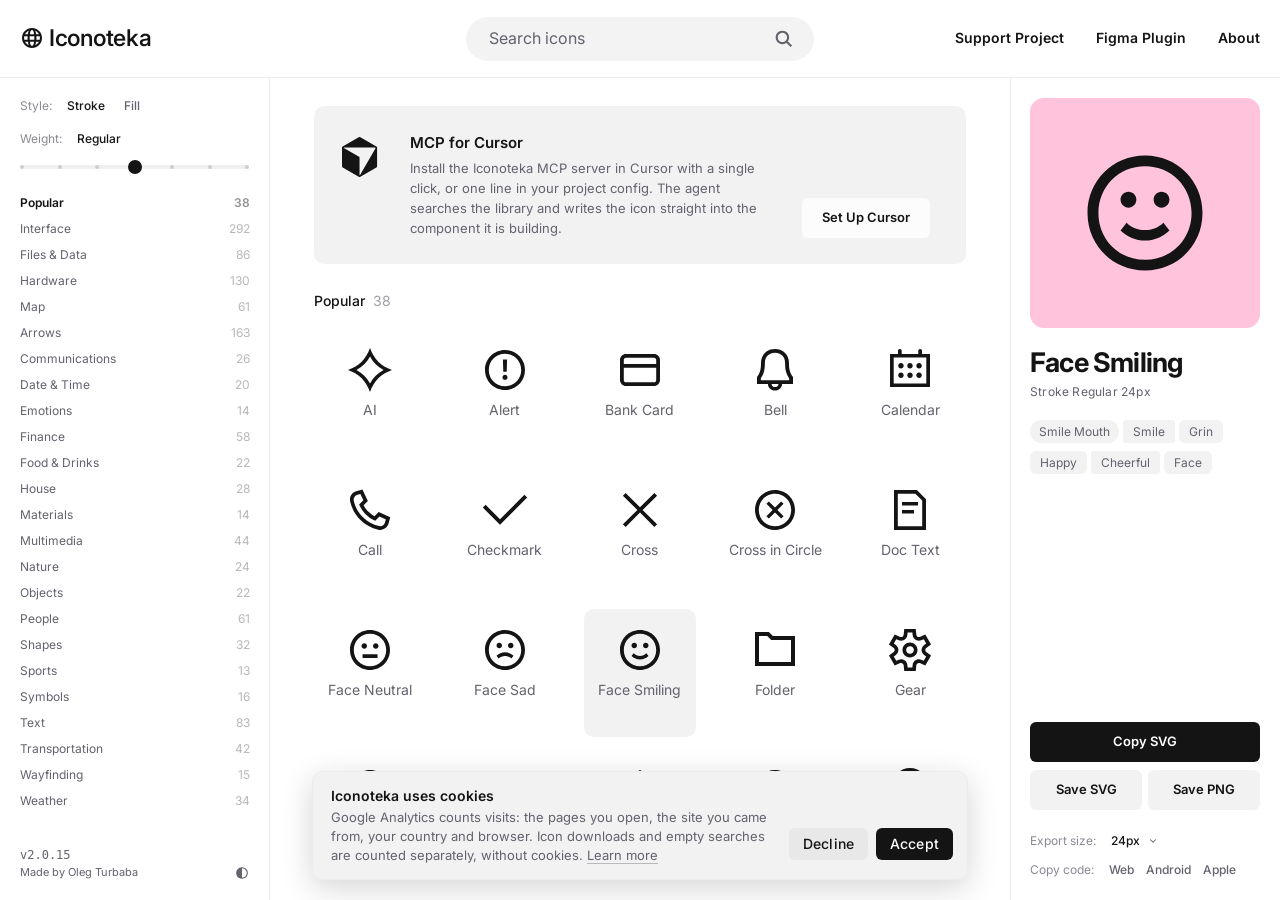
==== index.html @ 5ced7127 "Staging copy of iconoteka.com Derived from gh-site by sync-staging.py: noindex, no analytics, no can" ====
<!DOCTYPE html>
<html lang="en">
<head>
<meta charset="UTF-8"/>
<meta name="robots" content="noindex, nofollow"/>
<meta name="viewport" content="width=device-width, initial-scale=1.0"/>
<title>[staging] Iconoteka, 1,300 open-source icons in 7 weights and 2 styles</title>
<meta name="description" content="Iconoteka is a free, open-source library of 1,300 icons in 7 weights, drawn on a 24-point grid. MIT licensed."/>

<!-- Open Graph -->
<meta property="og:title" content="Iconoteka, 1,300 open-source icons in 7 weights and 2 styles"/>
<meta property="og:description" content="Iconoteka is a free, open-source library of 1,300 icons in 7 weights, drawn on a 24-point grid. MIT licensed."/>
<meta property="og:image" content="https://iconoteka.com/iconoteka-preview.png"/>
<meta property="og:image:width" content="1200"/>
<meta property="og:image:height" content="630"/>
<meta property="og:image:type" content="image/png"/>
<meta property="og:image:alt" content="Iconoteka icons on a grid"/>
<meta property="og:url" content="https://iconoteka.com/"/>
<meta property="og:type" content="website"/>
<meta property="og:site_name" content="Iconoteka"/>

<!-- Twitter/X -->
<meta name="twitter:card" content="summary_large_image"/>
<meta name="twitter:title" content="Iconoteka, 1,300 open-source icons in 7 weights and 2 styles"/>
<meta name="twitter:description" content="Iconoteka is a free, open-source library of 1,300 icons in 7 weights, drawn on a 24-point grid. MIT licensed."/>
<meta name="twitter:image" content="https://iconoteka.com/iconoteka-preview.png"/>
<link rel="icon" type="image/svg+xml" href="favicon.svg">
<link rel="icon" type="image/png" sizes="512x512" href="favicon.png">
<link rel="apple-touch-icon" sizes="180x180" href="apple-touch-icon.png">
<link rel="preconnect" href="https://fonts.googleapis.com">
<link rel="preconnect" href="https://fonts.gstatic.com" crossorigin>
<link href="https://fonts.googleapis.com/css2?family=Inter:ital,opsz,wght@0,14..32,100..900;1,14..32,100..900&display=swap" rel="stylesheet">
<link rel="stylesheet" href="support.css?v=11">
<style>
:root {
  --bg: #ffffff;
  --surface: #f7f7f7;
  --surface2: #efefef;
  --border: #ededed;
  --text: #141414;
  --text-muted: #63626d;
  --text-dim: #8b8a94;
  --brand: #ffc3dc;
  --radius: 6px;
  --panel-w: 270px;
  --pad: 24px;
  --panel-pad: 20px;   /* side inset inside the two panels; header and grid keep --pad */
  --sb: 11px;   /* native scrollbar width inside the category list */
  /* radius scale */
  --r-xs: 3px;      /* scrollbar thumbs, slider track */
  --r-sm: 6px;      /* small controls: buttons, segmented, options */
  --r-md: 10px;     /* surfaces: cards, dropdown menus */
  --r-pill: 999px;  /* badges, tags, search */
  /* motion */
  --t-fast: .12s;   /* hover/colour */
  --t-base: .2s;    /* size/position */
  --t-slow: .28s;   /* panel + large moves */
  /* elevation */
  --shadow-md: 0 4px 16px rgba(20,20,20,0.12);
  --shadow-lg: 0 8px 30px rgba(20,20,20,0.18);
  --panel-margin: 0px;
  --ui-surface: #f2f2f3;
  --ui-surface-hover: #e8e8e8;
  --ui-input: #f3f3f4;
  --ui-input-hover: #eeeeef;
  --ui-seg-on: #ffffff;
  --ui-panel: #ffffff;
  --ui-dropdown: #ffffff;
  --ui-card-hover: rgba(242,242,243,0.7);
  --ui-card-active: #f2f2f3;
  --ui-slider-track: #efefef;
  --ui-slider-stop: #cecece;
  --logomark-color: #141414;
}
[data-theme="dark"] {
  --shadow-md: 0 4px 16px rgba(20,20,20,0.45);
  --shadow-lg: 0 8px 30px rgba(20,20,20,0.55);
  --bg: #191919;
  --surface: #222222;
  --surface2: #2a2a2a;
  --border: #333333;
  --text: #ffffff;
  --text-muted: #a2a2a2;
  --text-dim: #8a8a8a;
  --brand: #ffc3dc;
  --ui-surface: #2a2a2a;
  --ui-surface-hover: #363636;
  --ui-input: #252525;
  --ui-input-hover: #2e2e2e;
  --ui-seg-on: #3a3a3a;
  --ui-panel: #202020;
  --ui-dropdown: #242424;
  --ui-card-hover: rgba(50,50,50,0.49);
  --ui-card-active: #232323;
  --ui-slider-track: #2e2e2e;
  --ui-slider-stop: #444444;
  --logomark-color: #ffffff;
}
*, *::before, *::after { box-sizing: border-box; margin: 0; padding: 0; }
html, body { height: 100%; font-family: 'Inter', sans-serif; font-size: 14px; background: var(--bg); color: var(--text); -webkit-font-smoothing: antialiased; overflow: hidden; }
body { display: flex; flex-direction: column; }

/* HEADER */
header { display: grid; grid-template-columns: 1fr auto 1fr; align-items: center; padding: 0 var(--panel-pad); height: 78px; flex-shrink: 0; column-gap: 8px; border-bottom: 1px solid var(--border); }
.logo-wrap { display: flex; align-items: center; gap: 8px; }
.logo { font-weight: 550; font-size: 23px; letter-spacing: -0.3px; color: var(--text); }
.logo-wrap a { transition: opacity var(--t-fast); color: var(--text); text-decoration: none; }
.action-btn.primary:hover { background: #333; opacity: 0.8; }
.action-btn.secondary:hover { background: var(--ui-surface-hover); opacity: 0.8; }
.beta-badge { font-size: 8.5px; font-weight: 700; background: var(--brand); color: #141414; height: 14px; padding: 2px 6px 0 6.6px; line-height: 1; border-radius: var(--r-pill); letter-spacing: 0.6px; text-transform: uppercase; display: inline-flex; align-items: center; justify-content: center; position: relative; top: -2px; }
.header-search { display: flex; justify-content: center; align-items: center; width: 100%; min-width: 0; }
.header-nav { display: flex; align-items: center; gap: 32px; justify-content: flex-end; position: relative; top: -1px; }
.header-link { font-size: 14px; color: var(--text); text-decoration: none; transition: color var(--t-fast); font-weight: 600; }
.header-link:hover { color: var(--text); opacity: 0.8; }
/* hit area ≈ 38×(text+24)px without moving the text: padding cancelled by negative margins */
.header-link { padding: 10px 12px; margin: -10px -12px; border-radius: var(--r-sm); }

.header-btn { font-size: 16px; font-family: 'Inter', sans-serif; font-weight: 500; color: var(--text); background: var(--surface2); border: none; border-radius: var(--r-sm); padding: 6px 14px; cursor: pointer; text-decoration: none; transition: background var(--t-fast); }
.header-btn:hover { background: var(--ui-surface-hover); }

/* LAYOUT */
.layout { display: flex; flex: 1; min-height: 0; }

/* SIDEBAR */
aside { width: var(--panel-w); flex-shrink: 0; display: flex; flex-direction: column; overflow: hidden; padding-top: 20px; border-right: 1px solid var(--border); }
.sidebar-top { display: flex; flex-direction: column; flex: 1; min-height: 0; }
.sidebar-controls { padding: 0px var(--panel-pad) 16px; display: flex; flex-direction: column; gap: 18px; flex-shrink: 0; }
.cat-list-wrap { overflow-y: auto; flex: 1; scrollbar-width: thin; scrollbar-color: var(--border) transparent; padding-bottom: 10px; }
.cat-list-wrap.has-scrollbar { width: 100%; }
.cat-list-wrap.has-scrollbar .cat-item { padding-right: calc(var(--panel-pad) - var(--sb)); }
.cat-list-wrap::-webkit-scrollbar { width: 3px; transition: width var(--t-base); }
.cat-list-wrap:hover::-webkit-scrollbar { width: 6px; }
.cat-list-wrap::-webkit-scrollbar-thumb { background: var(--border); border-radius: var(--r-xs); }
.cat-list-wrap:hover::-webkit-scrollbar-thumb { background: var(--text-dim); }
.cat-list-wrap::-webkit-scrollbar-track { background: transparent; }
.seg { display: flex; background: var(--ui-surface); border: none; border-radius: var(--r-sm); padding: 2px; gap: 2px; transition: background var(--t-fast); }
.seg:hover { background: var(--ui-surface-hover); }
.seg-btn { flex: 1; height: 28px; border: none; border-radius: var(--r-sm); cursor: pointer; font-size: 13px; font-family: 'Inter', sans-serif; color: var(--text-muted); background: transparent; transition: all var(--t-fast); }
.seg-btn:hover { color: var(--text); }
.seg-btn.on { background: var(--ui-seg-on); color: var(--text); font-weight: 500; box-shadow: var(--shadow-md); }
.style-row { display: flex; justify-content: flex-start; align-items: baseline; gap: 7px; }
.style-opts { display: flex; gap: 3px; }
.style-row .seg-btn { flex: none; height: auto; padding: 7px 8px; margin: -7px 0; background: none; box-shadow: none; border-radius: 0; font-size: 12px; font-weight: 500; color: var(--text-muted); }
.style-row .seg-btn:hover { color: var(--text); }
.style-row .seg-btn.on { background: none; box-shadow: none; color: var(--text); font-weight: 500; }
.slider-row { display: flex; flex-direction: column; gap: 14px; margin: 0; }
.slider-label-row { display: flex; justify-content: flex-start; align-items: baseline; gap: 15px; }
.slider-label { font-size: 12px; color: var(--text-dim); flex-shrink: 0; }
.slider-val { font-size: 12px; color: var(--text); font-weight: 500; }
.weight-step { cursor: pointer; user-select: none; border-radius: var(--r-xs); transition: opacity var(--t-fast); display: inline-block; text-align: left; padding: 8px 0; margin: -8px 0; }   /* the weight name steps through the weights on tap. The hit area is padded vertically (the margin cancels it again so nothing moves) and held to the width of the longest name, so short ones like Bold are no harder to hit than Ultralight (user) */
.weight-step:hover { opacity: .7; }
.weight-step:active { opacity: .5; }
.weight-step:focus-visible { outline: 2px solid var(--text); outline-offset: 2px; }
.slider-track-wrap { position: relative; height: 14px; display: flex; align-items: center; }
.weight-slider { -webkit-appearance: none; appearance: none; width: 100%; height: 4px; border-radius: var(--r-xs); outline: none; cursor: pointer; position: relative; z-index: 1; background: transparent; }
.weight-slider::-webkit-slider-thumb { -webkit-appearance: none; width: 14px; height: 14px; border-radius: 50%; background: var(--text); cursor: pointer; transition: transform var(--t-fast); position: relative; z-index: 2; }
.weight-slider::-webkit-slider-thumb:hover { transform: scale(1.2); }
.weight-slider::-moz-range-thumb { width: 14px; height: 14px; border-radius: 50%; background: var(--text); cursor: pointer; border: none; }
.slider-stops-line { position: absolute; left: 0; right: 0; top: 50%; transform: translateY(-50%); height: 4px; background: var(--ui-slider-track); border-radius: var(--r-xs); display: flex; align-items: center; justify-content: space-between; padding: 0; pointer-events: none; }
.slider-stop { width: 4px; height: 4px; background: var(--ui-slider-stop); border-radius: 50%; flex-shrink: 0; transition: background var(--t-fast); }
.slider-stop.hot { background: var(--text-muted); }
.cat-header { display: flex; align-items: center; justify-content: space-between; padding: 12px 16px 6px; cursor: pointer; user-select: none; }
.cat-header:hover .cat-label-text { color: var(--text); }
.cat-label-text { font-size: 11px; color: var(--text-muted); text-transform: uppercase; letter-spacing: 1px; font-weight: 500; transition: color var(--t-fast); }
.cat-chevron { color: var(--text-muted); display: flex; transition: transform var(--t-base); }
.cat-header.collapsed .cat-chevron { transform: rotate(-90deg); }
.cat-list { overflow: hidden; transition: max-height var(--t-slow) cubic-bezier(.4,0,.2,1); }
.cat-list.collapsed { max-height: 0 !important; }
.cat-item { display: flex; align-items: center; justify-content: space-between; padding: 5px var(--panel-pad) 6px; cursor: pointer; color: var(--text-muted); font-size: 12px; transition: color var(--t-fast); }
.cat-item:hover { background: transparent; color: var(--text); opacity: 0.8; }
.cat-item.active { background: transparent; color: var(--text); font-weight: 600; }
.cat-count { font-size: 12px; opacity: 0.45; padding-right: 3px; position: relative; right: -4px; }
.sidebar-ver { padding: 20px var(--panel-pad); margin-top: auto; flex-shrink: 0; display: flex; justify-content: space-between; align-items: flex-end; gap: 8px; }
.footer-ver { font-size: 11px; line-height: 1.5; white-space: nowrap; color: var(--text-muted); }
/* version number: one style across the site — 12px medium system mono (same as the About page) */
.ver-num { font-family: ui-monospace, 'SF Mono', Menlo, Consolas, monospace; font-size: 12px; font-weight: 500; }
.footer-link { color: inherit; text-decoration: none; transition: color var(--t-fast); }
.footer-link:hover { color: var(--text); }
.sidebar-footer { display: none; }

/* MAIN */
.sr-only { position: absolute; width: 1px; height: 1px; margin: -1px; padding: 0; overflow: hidden; clip-path: inset(50%); white-space: nowrap; border: 0; }   /* the page's heading: read by search engines and screen readers, never drawn */
.main-wrap { flex: 1; display: flex; flex-direction: column; min-width: 0; overflow-y: scroll; scrollbar-width: thin; scrollbar-color: var(--border) transparent; scrollbar-gutter: stable both-edges; }
.search-wrap { position: relative; width: clamp(300px, calc(300px + (100vw - 861px) * 0.114), 410px); max-width: 100%; min-width: 120px; flex-shrink: 1; }
.search-ico { position: absolute; right: 20px; top: 50%; transform: translateY(-50%); pointer-events: none; display: flex; color: var(--text-muted); }
.search-input { width: 100%; height: 44px; padding: 0 50px 1px 22px; background: var(--ui-input); border: 1px solid transparent; border-radius: var(--r-pill); font-size: 16px; font-family: 'Inter', sans-serif; color: var(--text); outline: none; transition: background var(--t-fast); }
.search-input:hover { background: var(--ui-input-hover); }
.search-input:focus { border-color: transparent; }
.search-input::placeholder { color: var(--text-muted); opacity: 1; }
.search-input:focus { border-color: transparent; }
.search-input::placeholder { color: var(--text-muted); opacity: 1; }
.search-count { position: absolute; right: 79px; top: 50%; transform: translateY(-50%); font-size: 13px; color: var(--text-muted); opacity: 0.65; pointer-events: none; white-space: nowrap; display: none; }
.search-count.visible { display: block; }
.search-clear { position: absolute; right: 20px; top: 50%; transform: translateY(-50%); background: none; border: none; cursor: pointer; color: var(--text-muted); display: none; align-items: center; justify-content: center; padding: 0; line-height: 0; }
.search-clear.visible { display: flex; }
.search-wrap:has(.search-clear.visible) .search-ico { display: none; }
.search-wrap:has(.search-clear.visible) .search-count { right: 44px; }

/* GRID */
main { flex: 1; padding: 28px calc(var(--pad) + 10px) 40px calc(var(--pad) + 10px); display: flex; flex-direction: column; align-items: center; }
main::-webkit-scrollbar { width: 4px; }
main::-webkit-scrollbar-thumb { background: var(--border); border-radius: var(--r-xs); }
.category-section { margin-bottom: 32px; width: 100%; max-width: 1256px; padding-top: 28px; margin-left: auto; margin-right: auto; }
.category-section:first-child { padding-top: 0; }
.category-title { font-size: 14px; font-weight: 500; color: var(--text); padding: 0 0 20px 0; display: flex; align-items: baseline; gap: 8px; }
.category-title span { opacity: 0.6; font-size: 14px; font-weight: 400; color: var(--text-muted); }
.icons-grid { display: grid; grid-template-columns: repeat(auto-fill, minmax(104px, 1fr)); gap: 12px 24px; width: 100%; max-width: 1256px; }

/* ICON CARD */
.icon-card { -webkit-user-select: none; user-select: none; width: 100%; height: 128px; display: flex; flex-direction: column; align-items: center; justify-content: flex-start; padding-top: 16px; gap: 8px; border-radius: var(--r-md); cursor: pointer; background: transparent; border: 1px solid transparent; transition: background var(--t-fast), border-color .1s; color: var(--text); position: relative; flex-shrink: 0; overflow: hidden; }
.icon-card:hover { background: var(--ui-card-hover); border-color: transparent; }
.icon-card.focused { background: var(--ui-card-hover); border-color: transparent; outline: none; }
.icon-card.active-panel { background: var(--ui-surface); border-color: transparent; }
.icon-svg-wrap { display: flex; align-items: center; justify-content: center; width: 48px; height: 48px; flex-shrink: 0; }
.icon-label { font-size: 14px; color: var(--text-muted); text-align: center; line-height: 1.2; width: 100%; overflow: hidden; display: -webkit-box; -webkit-line-clamp: 3; -webkit-box-orient: vertical; padding: 0 6px; }
.icon-card:hover .card-dl-btn { opacity: 1; }

/* LOADING */
#loading { flex: 1; display: flex; flex-direction: column; align-items: center; justify-content: center; gap: 12px; color: var(--text-muted); }
.spinner { width: 22px; height: 22px; border: 2px solid var(--border); border-top-color: var(--text-muted); border-radius: 50%; animation: spin .7s linear infinite; }
@keyframes spin { to { transform: rotate(360deg); } }
.empty { padding: 48px 16px; text-align: center; color: var(--text-muted); line-height: 1.43; font-size: 23px; width: 100%; max-width: 1256px; }
.empty a { color: var(--text); text-decoration: none; font-weight: 700; font-size: 16px; display: inline-block; margin-top: 20px; }

/* BETA badge shown again (user 2026-09-06) */

/* TOAST */
#toast { position: fixed; bottom: 20px; top: auto; left: 50%; transform: translateX(-50%); background: var(--brand); color: #141414; font-size: 12px; font-weight: 400; font-family: 'Inter', sans-serif; padding: 4px 14px; border-radius: var(--r-pill); pointer-events: none; opacity: 0; transition: opacity var(--t-slow); z-index: 2000; white-space: nowrap; width: auto; max-width: 400px; }
#toast.visible { opacity: 1; transition: opacity var(--t-base); }

@media (max-width: 480px) {
  #toast { font-size: 13px; padding: 8px 18px;
           top: calc(var(--toolbar-bottom, 160px) + 12px); bottom: auto; }
  #toast.visible { opacity: 1; }
}

/* TOOLTIP */
#tooltip { position: fixed; background: var(--text); color: #fff; font-size: 12px; font-family: 'Inter', sans-serif; padding: 4px 9px; border-radius: var(--r-sm); pointer-events: none; opacity: 0; transition: opacity var(--t-fast); z-index: 1000; white-space: nowrap; }
#tooltip.visible { opacity: 1; }
#themeToggle { background: none; border: none; cursor: pointer; display: flex; align-items: center; justify-content: center; color: var(--text-muted); padding: 0; transition: color var(--t-fast); flex-shrink: 0; }
#themeToggle:hover { color: var(--text); }

/* PANEL */
#panel { position: fixed; top: 78px; right: 0; height: calc(100vh - 78px); width: var(--panel-w); background: var(--bg); border: none; border-radius: 0; display: flex; flex-direction: column; z-index: 500; transition: right var(--t-slow) cubic-bezier(.4,0,.2,1); box-shadow: none; overflow: hidden; }
[data-theme="dark"] .logo { color: #ffffff; }
[data-theme="dark"] #logomark { color: #ffffff; }
[data-theme="dark"] .logo-wrap a { color: #ffffff; }
#logomark { color: var(--text); }
#panel.open { right: 0; }
/* Mobile toolbar: search + controls as a single bar beneath the header */
@media (max-width: 480px) {
  .beta-badge { top: -3px; } /* whole chip 1px higher on mobile (base top is -2px) */
  .toolbar { display: flex; flex-direction: column; gap: 10px; padding: 10px;
             border-bottom: 1px solid var(--border); flex-shrink: 0; }
  .toolbar .mobile-search-row { padding: 0; }
  .toolbar .mobile-controls { padding: 0; }
  /* category title sits at double the grid's left inset */
  .category-title { padding-left: 10px; }
  /* logo is decorative here — no tap, no hover feedback */
  .logo-wrap a { pointer-events: none; }
  .logo-wrap a:hover { opacity: 1; }
}
/* above mobile the wrapper must not create a box of its own */
@media (min-width: 481px) { .toolbar { display: contents; } }

/* Burger menu footer on mobile + tablet: credit left, theme toggle right */
@media (max-width: 860px) {
  .burger-ver { display: flex; justify-content: space-between; align-items: flex-end; gap: 10px; }
  .burger-ver #themeToggle { position: relative; bottom: 2px; flex-shrink: 0; }
}

/* Mobile only: the always-open panel is a desktop pattern, so below 481px it
   becomes a dismissible full-width sheet and the grid gets its width back.
   (Tablet has its own single-column layout and must not match this.) */
@media (max-width: 480px) {
  .main-wrap { padding-right: 0 !important; }
  /* Bottom sheet: no preview — name, tags and actions across the full width */
  #panel { left: 0; right: 0 !important; bottom: 0; top: auto;
           width: 100% !important; height: auto; max-height: 62vh;
           flex-direction: column;
           border-left: none; border-top: 1px solid var(--border);
           transform: translateY(105%);
           transition: transform var(--t-slow) cubic-bezier(.4,0,.2,1); }
  #panel.sheet-open { transform: translateY(0); }
  #panel .panel-preview { display: none; }
  #panel .panel-body { flex: 1 1 auto; min-width: 0; overflow-y: auto;
                       border-left: none; padding: 18px var(--panel-pad) 18px; gap: 14px; }
  #panel .panel-body-top { margin-top: 0; flex: 0 0 auto; gap: 10px; }
  #panel .panel-body-bottom { padding-bottom: 0; }
  #panel .panel-name { font-size: 22px; letter-spacing: -0.65px; }
  #panel .action-btn { height: 38px; font-size: 13px; white-space: nowrap; }
  #panel .tags-wrap { height: 23px; margin-top: -1px; }
  #panel .copy-row { flex-wrap: nowrap; white-space: nowrap; gap: 10px; }
  #panel .actions-list > *:nth-child(2) { display: flex; gap: 8px; }
  #panel .actions-list > *:nth-child(2) .action-btn { flex: 1; min-width: 0; }
  /* two rows: all three buttons on one, export + copy-code on the next.
     Children 2 and 3 have no classes, so they're addressed by position. */
  #panel .actions-list { display: grid; grid-template-columns: minmax(0,1.4fr) minmax(0,1fr) minmax(0,1fr);
                         gap: 15px 8px; align-items: center; }
  #panel .actions-list > *:nth-child(1) { grid-column: 1; grid-row: 1; }        /* Copy SVG      */
  #panel .actions-list > *:nth-child(2) { grid-column: 2 / span 2; grid-row: 1; /* Save SVG/PNG  */
                                          display: flex; gap: 8px; }
  #panel .actions-list > *:nth-child(2) .action-btn { flex: 1; min-width: 0; }
  #panel .actions-list > *:nth-child(3) { grid-column: 1; grid-row: 2; margin: 0 !important; min-width: 0; } /* Export size */
  /* its label row carries inline gap/layout from JS — tighten so it fits its column */
  #panel .actions-list > *:nth-child(3) > div { gap: 8px !important; min-width: 0; }
  #panel .actions-list > *:nth-child(3) .size-combobox { width: 40px; }
  #panel .actions-list > .copy-row      { grid-column: 2 / span 2; grid-row: 2; margin: 0;
                                          justify-content: flex-end; } /* Copy code, flush right */
  .panel-sheet-close { position: absolute; top: 10px; right: 10px; z-index: 2; width: 32px; height: 32px;
    display: flex; align-items: center; justify-content: center; background: var(--bg); border: 1px solid var(--border);
    border-radius: var(--r-pill); color: var(--text); font-size: 15px; line-height: 1; cursor: pointer; }
}
@media (min-width: 861px) { .panel-sheet-close { display: none; } }
.logo-wrap { position: relative; top: -1px; } /* whole logo group 1px up, every breakpoint */

.main-wrap { padding-right: var(--panel-w); transition: padding-right var(--t-slow) cubic-bezier(.4,0,.2,1); }
.panel-preview { width: 100%; background: transparent; border-left: 1px solid var(--border); padding: 20px var(--panel-pad) 0 calc(var(--panel-pad) - 1px); display: flex; align-items: center; justify-content: center; flex-shrink: 0; position: relative; cursor: pointer; border-radius: 0; overflow: visible; z-index: 1; user-select: none; -webkit-user-select: none; }
.empty a:hover { opacity: 0.8; }
/* badge: one of three brand shapes (radius 200 / 420 / 960 on a 1024 tile), picked at random per preview */
.preview-badge { width: 100%; aspect-ratio: 1; display: flex; align-items: center; justify-content: center; transition: none; }
.preview-badge svg { width: 60%; height: 60%; }
.panel-body { flex: 1; overflow-y: auto; border-left: 1px solid var(--border); padding: 20px var(--panel-pad) 0 calc(var(--panel-pad) - 1px); display: flex; flex-direction: column; gap: 16px; scrollbar-width: thin; scrollbar-color: var(--border) transparent; user-select: none; -webkit-user-select: none; min-height: 0; }
.panel-body::-webkit-scrollbar { width: 4px; }
.panel-body::-webkit-scrollbar-thumb { background: var(--border); border-radius: var(--r-xs); }
.panel-body::-webkit-scrollbar-track { background: transparent; }
.panel-body-top { display: flex; flex-direction: column; gap: 16px; flex: 1; }
.panel-body-bottom { padding: 0 0 20px 0; margin-top: 0; }   /* same bottom inset as the left panel's version block */
.panel-body-bottom .slider-row { margin-bottom: 18px; }
.panel-name { font-size: 27px; font-weight: 700; letter-spacing: -0.8px; line-height: 1.1; user-select: text; -webkit-user-select: text; cursor: text; }
.panel-style-label { font-size: 12px; color: var(--text-muted); font-weight: 400; letter-spacing: 0.2px; margin-top: 4px; user-select: none; -webkit-user-select: none; }
.tags-wrap { display: flex; flex-wrap: wrap; gap: 8px 4px; height: 54px; overflow: hidden; flex-shrink: 0; align-content: flex-start; margin-top: 1px; }
.tag { padding: 4px 10px; background: var(--ui-surface); font-size: 12px; color: var(--text-muted); cursor: pointer; transition: background var(--t-fast), color .15s; user-select: text !important; -webkit-user-select: text !important; }
.tag:hover { background: var(--ui-surface-hover); color: var(--text); }
.tag-pill { border-radius: var(--r-pill); padding-left: 9px; padding-right: 9px; }
.tag-rect { border-radius: var(--r-xs); }
.tag-rounded { border-radius: var(--r-sm); }
.panel-section-label { font-size: 12px; font-weight: 500; color: var(--text-muted); text-transform: uppercase; letter-spacing: 1px; margin-bottom: 8px; }
.actions-list { display: flex; flex-direction: column; gap: 8px; margin-top: 6px; }
.action-btn { display: flex; align-items: center; justify-content: center; height: 40px; padding: 0 16px 2px; border-radius: var(--r-sm); cursor: pointer; font-size: 13px; font-family: 'Inter', sans-serif; transition: all var(--t-fast); width: 100%; font-weight: 600; border: none; }
.action-btn.primary { background: var(--text); color: #fff; }
.action-btn.primary:hover { background: #333; }
.action-btn.secondary { background: var(--ui-surface); color: var(--text); }
.action-btn.secondary:hover { background: var(--ui-surface-hover); }
[data-theme="dark"] .action-btn.primary { background: var(--text); color: var(--bg); }
[data-theme="dark"] .action-btn.primary:hover { background: var(--text); opacity: 0.85; }
.action-btn.success { opacity: 0.6; }
.copy-row { display: flex; align-items: baseline; gap: 15px; margin-top: 3px; flex-wrap: nowrap; white-space: nowrap; }
.copy-opts { display: flex; gap: 12px; }
.copy-label { font-size: 12px; color: var(--text-dim); flex-shrink: 0; }
.copy-btn { background: none; border: none; cursor: pointer; font-size: 12px; font-weight: 500; font-family: 'Inter', sans-serif; color: var(--text-muted); padding: 3px 0; border-radius: var(--r-sm); transition: color var(--t-fast); }
.copy-btn:hover { background: none; color: var(--text); opacity: 1; }
.copy-btn.success { color: var(--text-muted); }
.size-pill { height: 28px; padding: 0 12px; border: 1px solid var(--border); border-radius: var(--r-pill); background: transparent; font-size: 12px; font-family: 'Inter', sans-serif; color: var(--text-muted); cursor: pointer; transition: all var(--t-fast); }
.size-pill:hover { border-color: var(--text-dim); color: var(--text); }
.size-pill.active { background: var(--text); color: #fff; border-color: var(--text); }
.size-combobox-wrap { position: relative; display: inline-flex; align-items: center; background: none;  transition: background var(--t-fast); }
.size-combobox-wrap:hover .size-combobox, .size-combobox-wrap:focus-within .size-combobox { color: var(--text); }
.size-combobox-wrap:hover .size-combobox-arrow { color: var(--text); }
.size-combobox { width: 36px; text-align: left; border: none; background: none; font-size: 12px; font-family: 'Inter', sans-serif; font-weight: 500; color: var(--text); outline: none; cursor: text; padding: 0; line-height: 1; }
.size-combobox-arrow { display: flex; align-items: center; padding: 0 0 0 1px; color: var(--text-muted); cursor: pointer; }
.size-combobox-arrow:hover { color: var(--text); }
.size-dropdown-menu { display: none; position: fixed; top: auto; bottom: auto; background: var(--ui-panel); border-radius: var(--r-md); box-shadow: var(--shadow-md); padding: 4px; z-index: 2000; flex-direction: column; gap: 2px; min-width: 90px; }
.size-dropdown-menu.open { display: flex; }
.size-dropdown-opt { background: none; border: none; cursor: pointer; font-size: 12px; font-family: 'Inter', sans-serif; font-weight: 500; color: var(--text); padding: 6px 10px; border-radius: var(--r-sm); text-align: left; transition: background var(--t-fast); }
.size-dropdown-opt:hover { background: var(--ui-surface); }
.size-dropdown-opt.active { font-weight: 700; }
.tablet-controls { display: none; }
.burger-btn { display: none; background: none; border: none; cursor: pointer; padding: 4px; margin-right: -4px; color: var(--text); }
/* hover for the few controls that had none, and a pressed state for every control (2026-09-06) */
.burger-btn, .search-clear, .panel-sheet-close, .mob-size-btn { transition: opacity var(--t-fast); }
.burger-btn:hover, .search-clear:hover, .panel-sheet-close:hover, .mob-size-btn:hover { opacity: .8; }
.header-link:active, .logo-wrap a:active, .header-btn:active, .action-btn:active, .seg-btn:active, .cat-item:active, .cat-header:active, .footer-link:active,
.icon-card:active, .card-dl-btn:active, #themeToggle:active, .tag:active, .copy-btn:active, .size-pill:active, .size-dropdown-opt:active, .size-combobox-arrow:active,
.tab-cat-btn:active, .tab-cat-option:active, .burger-link:active, .burger-btn:active, .mob-weight-btn:active:not(:disabled), .mob-size-option:active, .mob-size-btn:active,
.search-clear:active, .panel-sheet-close:active, .empty a:active { opacity: .6; }

@media (min-width: 481px) and (max-width: 860px) {
  header { grid-template-columns: auto 1fr auto; height: 78px; padding: 0 var(--panel-pad); position: relative; column-gap: 20px; }
  .header-search { display: flex; grid-column: 2; }
  .header-nav { display: none; }
  .burger-btn { display: flex; align-items: center; justify-content: center; grid-column: 3; grid-row: 1; }
  .burger-menu { right: auto; left: 20px; }
  /* Single left column: controls + category dropdown + icon panel, stacked */
  .tablet-controls { display: none !important; }
  .cat-list-wrap { display: none; }
  .main-wrap { padding-right: 0 !important; }
  #panel { position: static; width: 100%; height: auto; flex: 1; min-height: 0;
           border-left: none; background: transparent; }
  #panel .panel-body { border-left: none; }
  /* content is one block, pinned to the bottom; margin-top:auto (not justify-content)
     so the panel still scrolls when it overflows */
  #panel .panel-body { justify-content: flex-start; overflow-y: auto; }
  #panel .panel-body-top { margin-top: auto; flex: 0 0 auto; }
  #panel .panel-body-bottom { padding-bottom: 19px; }
  /* version + credit + theme live in the burger menu at this width */
  aside .sidebar-ver { display: none; }
  .burger-ver { display: flex; justify-content: space-between; align-items: flex-end; gap: 10px; }
  .burger-ver #themeToggle { position: relative; bottom: 2px; flex-shrink: 0; }
  /* tags to a single row — the column is short enough without two */
  #panel .tags-wrap { height: 23px; }
  /* slightly smaller action buttons to suit the narrower column */
  #panel .action-btn { height: 34px; font-size: 12px; padding: 0 14px 2px; }
  /* icon name 20% smaller in the narrower column */
  #panel .panel-name { font-size: 21.6px; letter-spacing: -0.64px; }
  /* no preview at this width — the space is better spent on the grid */
  #panel .panel-preview { display: none; }
  /* category picker matches the Export size control: label + plain value + chevron */
  aside .tab-cat-wrap { width: 100%; display: flex; align-items: baseline; gap: 15px; }
  aside .tab-cat-wrap::before { content: 'Category:'; font-size: 12px; color: var(--text-dim); flex-shrink: 0; }
  aside .tab-cat-btn { width: auto; height: auto; padding: 0; gap: 1px; background: none; border: none;
    border-radius: 0; font-size: 12px; font-weight: 500; color: var(--text);
    transition: color var(--t-fast); }
  aside .tab-cat-btn:hover { background: none; color: var(--text); }
  aside .tab-cat-btn svg { width: 10px; height: 10px; }
  /* controls take their natural height; the panel takes the slack */
  aside .sidebar-top { flex: 1; min-height: 0; }
  aside .sidebar-controls { flex: 0 0 auto; }
  aside { overflow: hidden; }
  #panel .panel-body { overflow-y: auto; }
  /* not a sheet at this size — the close control belongs to mobile only */
  .panel-sheet-close { display: none; }
  .panel-preview { aspect-ratio: 4/3; }
  .panel-preview svg { max-width: 111px; max-height: 111px; }
  .logo-wrap { grid-column: 1; }


  aside { display: flex; }
  .layout { flex-direction: row; }
  main { padding: 28px 24px 40px; }
  .icons-grid { display: flex; flex-wrap: wrap; gap: 8px; }
  .icon-card { flex: 1 1 calc(16.66% - 10px); min-width: 90px; max-width: 130px; }

  /* Tablet controls bar — row 2: categories + style switch + weight slider */
  .tablet-controls { display: flex; align-items: center; padding: 6px var(--panel-pad) 20px; gap: 24px; }

  /* Seg */
  .tab-seg { display: flex; background: var(--ui-surface); border-radius: var(--r-sm); padding: 2px; gap: 2px; flex-shrink: 0; }
  .tab-seg .seg-btn { height: 34px; font-size: 13px; padding: 0; width: 64px; }

  /* Weight slider */
  .tab-weight-wrap { display: flex; flex-direction: column; gap: 8px; flex: 1; }

  /* Categories dropdown */
  .tab-cat-wrap { position: relative; flex-shrink: 0; }
  .tab-cat-btn { display: flex; align-items: center; gap: 8px; background: var(--ui-surface); border: none; border-radius: var(--r-sm); font-size: 13px; font-family: 'Inter', sans-serif; font-weight: 500; color: var(--text); padding: 0 12px; cursor: pointer; outline: none; height: 38px; white-space: nowrap; }
  .tab-cat-dropdown { display: none; position: fixed; background: var(--ui-panel); border-radius: var(--r-md); box-shadow: var(--shadow-md); padding: 8px; z-index: 1000; flex-direction: column; gap: 2px; width: 260px; max-height: 400px; overflow-y: auto; scrollbar-width: thin; scrollbar-color: var(--border) transparent; }
  .tab-cat-dropdown::-webkit-scrollbar { width: 3px; }
  .tab-cat-dropdown::-webkit-scrollbar-thumb { background: var(--border); border-radius: var(--r-xs); }
  .tab-cat-dropdown::-webkit-scrollbar-track { background: transparent; }
  .tab-cat-dropdown.open { display: flex; }
  .tab-cat-option { background: none; border: none; cursor: pointer; font-size: 14px; font-family: 'Inter', sans-serif; color: var(--text); padding: 10px 16px; border-radius: var(--r-sm); text-align: left; display: flex; justify-content: space-between; gap: 16px; }
  .tab-cat-option:hover { background: var(--surface); }
  .tab-cat-option.active { font-weight: 700; }
  .tab-cat-count { font-size: 12px; opacity: 0.4; }
}
.burger-menu { display: none; position: fixed; background: var(--ui-panel); border-radius: var(--r-md); box-shadow: var(--shadow-md); padding: 8px; z-index: 1000; flex-direction: column; gap: 2px; width: 272px; }
.burger-menu.open { display: flex; }
.burger-link { font-size: 14px; font-weight: 600; color: var(--text); text-decoration: none; padding: 14px 12px; border-radius: var(--r-sm); }
.burger-link:hover { background: var(--surface); }
.burger-ver { font-size: 12px; color: var(--text-muted); padding: 12px 12px 8px; line-height: 1.6; }
.burger-ver #themeToggle { color: var(--text-muted); }
.mobile-controls { display: none; }
.mobile-search-row { display: none; }

@media (max-width: 480px) {
  header { grid-template-columns: 1fr auto; height: auto; padding: 18px var(--panel-pad) 16px; position: relative; column-gap: 0; }
  .header-search { display: none; }
  .header-nav { display: none; }
  .burger-btn { display: flex; align-items: center; justify-content: center; }
  .logo { font-size: 18.9px; }

  /* Mobile search row */
  .mobile-search-row { display: flex; padding: 0 10px 10px; }
  .mobile-search-row .search-wrap { width: 100%; max-width: 100%; }
  .mobile-search-row .search-input { height: 46px; padding-left: 20px; }

  /* Mobile controls row */
  .mobile-controls { display: flex; align-items: center; padding: 0; gap: 7px; }

  /* Stroke/Fill */
  .mob-seg { display: flex; flex: 3 1 auto; min-width: 0; background: var(--ui-surface); border-radius: var(--r-sm); padding: 2px; gap: 2px; }
  .mob-seg .seg-btn.on { box-shadow: none; }
  .mob-seg .seg-btn { height: 34px; font-size: 13px; padding: 0 6px; flex: 1; width: auto; min-width: 52px; }

  /* Weight control */
  .mob-weight { display: flex; align-items: center; flex: 1 1 auto; min-width: 0; background: var(--ui-surface); border-radius: var(--r-sm); height: 38px; padding: 0 5px 0 12px; justify-content: space-between; }
  .mob-weight-label { font-size: 13px; font-weight: 500; color: var(--text); min-width: 60px; }
  .mob-weight-arrows { display: flex; gap: 4px; }
  .mob-weight-btn { background: none; border: none; cursor: pointer; color: var(--text); padding: 0; line-height: 1; font-family: 'Inter', sans-serif; width: 22px; height: 38px; display: flex; align-items: center; justify-content: center; transition: opacity var(--t-fast); }
  .mob-weight-btn:hover { color: var(--text); }
  .mob-weight-btn:disabled { opacity: 0.25; cursor: default; }

  /* Custom size dropdown */
  .mob-size-wrap { position: relative; display: flex; align-items: center; flex: 0 0 auto; }
  .mob-size-btn { display: flex; align-items: center; justify-content: space-between; gap: 8px; background: var(--ui-surface); border: none; border-radius: var(--r-sm); font-size: 13px; font-family: 'Inter', sans-serif; font-weight: 500; color: var(--text); padding: 0 8px 0 12px; cursor: pointer; outline: none; height: 38px; width: 82px; }
  .mob-size-dropdown { display: none; position: fixed; background: var(--ui-panel); border-radius: var(--r-md); box-shadow: var(--shadow-md); padding: 8px; z-index: 1000; flex-direction: column; gap: 2px; min-width: 90px; }
  .mob-size-dropdown.open { display: flex; }
  .mob-size-option { background: none; border: none; cursor: pointer; font-size: 14px; font-weight: 500; font-family: 'Inter', sans-serif; color: var(--text); padding: 8px 14px; border-radius: var(--r-sm); text-align: left; }
  .mob-size-option:hover { background: var(--surface); }
  .mob-size-option.active { color: var(--text); font-weight: 700; }

  aside { display: none; }
  .layout { flex-direction: column; }
  main { padding: 20px 10px 40px; }

  /* 4 icons per row evenly */
  .icons-grid { display: grid; grid-template-columns: repeat(4, 1fr); gap: 2px 8px; max-width: 100%; width: 100%; }
  .icon-card { width: 100%; height: 104px; padding-top: 8px; }
  .category-section { max-width: 100%; }
  .icon-label { font-size: 12px; }
  .icon-svg-wrap { width: 40px; height: 40px; }
  .icon-svg-wrap svg { width: 40px; height: 40px; }
  .empty { font-size: 18px; }
}
/* ─── Promo card ────────────────────
   One card above the grid, picked at random on each load, on the same 1256 measure as the
   icon sections. It lives outside <main> because render() replaces its contents, and it is
   desktop only: below 861px the page is already a narrow grid with a sheet panel. */
.promo { width: 100%; padding: 28px calc(var(--pad) + 10px) 0; }
.promo-card { position: relative; width: 100%; max-width: 1256px; margin: 0 auto; display: flex; align-items: flex-start; gap: 28px;
              padding: 26px 36px 26px 28px; border-radius: var(--r-md); background: var(--ui-surface); }
.promo-mark { flex: none; width: 40px; height: 40px; color: var(--text); }   /* JS nudges it onto the title's cap line */
.promo-mark svg { width: 100%; height: 100%; fill: currentColor; display: block; overflow: visible; }
/* a product whose mark reads as an app icon gets the tile treatment: rounded square, glyph inset */
.promo-mark.tile { border-radius: 22%; background: var(--text); color: var(--bg);
                   display: flex; align-items: center; justify-content: center; }
.promo-mark.tile svg { width: 56%; height: 56%; }
.promo-text { min-width: 0; max-width: 780px; }
.promo-card h3 { margin: 0 0 4px; font-size: 15px; font-weight: 600; line-height: 22px; color: var(--text); }
.promo-card p { margin: 0; font-size: 13px; line-height: 20px; color: var(--text-muted); }
.promo-btn { flex: none; margin-left: auto; align-self: flex-end; width: auto; padding: 0 20px 2px; text-decoration: none;
             background: rgba(255, 255, 255, .75); color: var(--text); border: none; }   /* bottom edge on the text's last line */
.promo-btn:hover { background: rgba(255, 255, 255, .95); }
[data-theme="dark"] .promo-btn { background: rgba(255, 255, 255, .10); color: var(--text); }
[data-theme="dark"] .promo-btn:hover { background: rgba(255, 255, 255, .16); }
.promo-close { position: absolute; top: 6px; right: 6px; width: 24px; height: 24px; padding: 0; display: flex;
               align-items: center; justify-content: center; background: none; border: none; border-radius: var(--r-sm);
               color: var(--text-dim); cursor: pointer; opacity: 0; transition: opacity var(--t-fast), color var(--t-fast), background var(--t-fast); }
.promo-card:hover .promo-close, .promo-close:focus-visible { opacity: 1; }
.promo-close:hover { color: var(--text); background: var(--ui-surface-hover); }
.promo-close svg { width: 14px; height: 14px; fill: currentColor; display: block; }
@media (max-width: 1100px) {
  .promo-card { flex-wrap: wrap; gap: 18px; padding: 20px 20px 20px 22px; }
  .promo-text { flex: 1 1 260px; }
  .promo-btn { margin-left: 0; flex: 1 0 100%; width: 100%; }
}
@media (max-width: 860px) { .promo { display: none; } }

/* ─── Footer ────────────────────────────────────────────────────────────────
   A compact version of About's: one row of links rather than four columns. This page is a
   fixed-height shell (html, body { overflow: hidden }), so the footer cannot sit on the window;
   it lives at the end of .main-wrap, the pane that actually scrolls. */
:root { --text-soft: #75747d; }
[data-theme="dark"] { --text-soft: var(--text-muted); }
footer { border-top: 1px solid var(--border); margin-top: 48px; padding: 20px var(--pad) 24px;
         font-size: 14px; line-height: 21px; color: var(--text); }
.foot-row { display: flex; align-items: center; flex-wrap: wrap; gap: 12px 28px; max-width: 1252px; margin: 0 auto; }
.foot-row nav { display: flex; flex-wrap: wrap; align-items: center; gap: 12px; }
footer a, footer button { color: inherit; text-decoration: none; font: inherit; background: none; border: none; padding: 0; cursor: pointer; }
footer a:hover, footer button:hover { opacity: .7; }
footer button.copied { color: var(--brand); }
.foot-mark { width: 24px; height: 24px; flex: none; color: var(--text); cursor: pointer; }
.foot-mark svg { width: 24px; height: 24px; fill: currentColor; display: block; }
.foot-sep { width: 1px; height: 14px; background: var(--border); flex: none; }
.foot-copy { margin: 0 0 0 auto; color: var(--text-muted); white-space: nowrap; }
.foot-row .footer-crypto-label { color: var(--text-soft); }
.foot-row .footer-crypto { display: flex; gap: 10px; }
@media (max-width: 860px) { .foot-copy { margin-left: 0; } }



</style>
<script type="application/ld+json">
{
  "@context": "https://schema.org",
  "@graph": [
    {
      "@type": "WebSite",
      "@id": "https://iconoteka.com/#website",
      "url": "https://iconoteka.com/",
      "name": "Iconoteka",
      "description": "A free, open-source library of 1,300 icons in 7 weights and 2 styles, drawn on a 24-point grid and released under the MIT license.",
      "inLanguage": "en",
      "publisher": {
        "@id": "https://iconoteka.com/#author"
      }
    },
    {
      "@type": "Person",
      "@id": "https://iconoteka.com/#author",
      "name": "Oleg Turbaba",
      "url": "https://turbaba.com",
      "sameAs": [
        "https://www.behance.net/turbaba",
        "https://www.linkedin.com/in/turbaba/",
        "https://www.instagram.com/turbaba/"
      ]
    },
    {
      "@type": "SoftwareApplication",
      "@id": "https://iconoteka.com/#library",
      "name": "Iconoteka",
      "url": "https://iconoteka.com/",
      "description": "A free, open-source library of 1,300 icons in 7 weights and 2 styles, drawn on a 24-point grid and released under the MIT license.",
      "applicationCategory": "DesignApplication",
      "operatingSystem": "Any",
      "image": "https://iconoteka.com/iconoteka-preview.png",
      "author": {
        "@id": "https://iconoteka.com/#author"
      },
      "license": "https://github.com/iconoteka/iconoteka/blob/main/LICENSE",
      "codeRepository": "https://github.com/iconoteka/iconoteka",
      "isAccessibleForFree": true,
      "offers": {
        "@type": "Offer",
        "price": "0",
        "priceCurrency": "USD"
      },
      "sameAs": [
        "https://www.figma.com/community/plugin/1675995752572535073/iconoteka",
        "https://www.npmjs.com/package/iconoteka-react",
        "https://www.npmjs.com/package/iconoteka-mcp"
      ]
    }
  ]
}
</script>
</head>
<body>
<h1 class="sr-only">Iconoteka, a free and open-source library of 1,300 icons in 7 weights and 2 styles, drawn on a 24-point grid by Oleg Turbaba and released under the MIT license.</h1>

<header>
  <div class="logo-wrap">
    <a href="#" onclick="window.location.href=window.location.pathname;return false;" style="text-decoration:none;color:inherit;display:flex;align-items:center;gap:5px;">
      <svg id="logomark" style="position:relative;top:0px;" xmlns="http://www.w3.org/2000/svg" width="24" height="24" viewBox="0 0 24 24" fill="currentColor"><path d="M12.0005 22C10.1672 22 8.48382 21.5583 6.95049 20.675C5.41716 19.7917 4.20882 18.5833 3.32549 17.05C2.44216 15.5167 2.00049 13.8333 2.00049 12C2.00049 10.1667 2.44216 8.48333 3.32549 6.95C4.20882 5.41667 5.41716 4.20833 6.95049 3.325C8.48382 2.44167 10.1672 2 12.0005 2C13.8338 2 15.5172 2.44167 17.0505 3.325C18.5838 4.20833 19.7922 5.41667 20.6755 6.95C21.5588 8.48333 22.0005 10.1667 22.0005 12C22.0005 13.8333 21.5588 15.5167 20.6755 17.05C19.7922 18.5833 18.5838 19.7917 17.0505 20.675C15.5172 21.5583 13.8338 22 12.0005 22ZM12.0005 19.925C13.4505 19.925 14.7755 19.575 15.9755 18.875C17.1755 18.175 18.1255 17.225 18.8255 16.025C19.5255 14.8083 19.8755 13.4667 19.8755 12C19.8755 10.55 19.5255 9.21667 18.8255 8C18.1255 6.78333 17.1755 5.825 15.9755 5.125C14.7755 4.425 13.4505 4.075 12.0005 4.075C10.5505 4.075 9.22549 4.425 8.02549 5.125C6.82549 5.825 5.87549 6.78333 5.17549 8C4.47549 9.2 4.12549 10.5333 4.12549 12C4.12549 13.45 4.47549 14.7833 5.17549 16C5.87549 17.2167 6.82549 18.175 8.02549 18.875C9.22549 19.575 10.5505 19.925 12.0005 19.925ZM12.0005 21.525C11.0005 21.525 10.1672 21.1333 9.50049 20.35C8.83382 19.5667 8.33382 18.4583 8.00049 17.025C7.68382 15.5917 7.52549 13.9167 7.52549 12C7.52549 10.0833 7.68382 8.41667 8.00049 7C8.33382 5.56667 8.83382 4.45833 9.50049 3.675C10.1672 2.89167 11.0005 2.5 12.0005 2.5C13.0005 2.5 13.8338 2.9 14.5005 3.7C15.1672 4.48333 15.6588 5.58333 15.9755 7C16.3088 8.41667 16.4755 10.0833 16.4755 12C16.4755 13.9167 16.3088 15.5917 15.9755 17.025C15.6588 18.4583 15.1672 19.5667 14.5005 20.35C13.8338 21.1333 13.0005 21.525 12.0005 21.525ZM12.0005 19.925C12.5005 19.925 12.9255 19.6 13.2755 18.95C13.6255 18.3 13.8838 17.3833 14.0505 16.2C14.2338 15.0167 14.3255 13.6167 14.3255 12C14.3255 10.4 14.2338 9.00833 14.0505 7.825C13.8838 6.625 13.6255 5.7 13.2755 5.05C12.9255 4.4 12.5005 4.075 12.0005 4.075C11.5005 4.075 11.0755 4.4 10.7255 5.05C10.3755 5.7 10.1088 6.625 9.92549 7.825C9.75882 9.00833 9.67549 10.4 9.67549 12C9.67549 13.6167 9.75882 15.0167 9.92549 16.2C10.1088 17.3833 10.3755 18.3 10.7255 18.95C11.0755 19.6 11.5005 19.925 12.0005 19.925ZM3.00049 13.8H21.0005V15.85H3.00049V13.8ZM3.00049 8.175H21.0005V10.225H3.00049V8.175Z"/></svg>
      <span class="logo">Iconoteka</span>
    </a>
  </div>
    <div class="header-search">
    <div class="search-wrap">
      <span class="search-ico">
        <svg xmlns="http://www.w3.org/2000/svg" width="20" height="20" viewBox="0 0 24 24" fill="currentColor"><path d="M10.1005 18.15C8.61716 18.15 7.25049 17.7917 6.00049 17.075C4.76716 16.3583 3.79216 15.3833 3.07549 14.15C2.35882 12.9167 2.00049 11.5583 2.00049 10.075C2.00049 8.59167 2.35882 7.24167 3.07549 6.025C3.79216 4.79167 4.76716 3.81667 6.00049 3.1C7.25049 2.38333 8.61716 2.025 10.1005 2.025C11.5838 2.025 12.9422 2.38333 14.1755 3.1C15.4088 3.81667 16.3838 4.79167 17.1005 6.025C17.8172 7.24167 18.1755 8.59167 18.1755 10.075C18.1755 11.5583 17.8172 12.9167 17.1005 14.15C16.3838 15.3833 15.4088 16.3583 14.1755 17.075C12.9422 17.7917 11.5838 18.15 10.1005 18.15ZM10.1005 15.65C11.1172 15.65 12.0422 15.4083 12.8755 14.925C13.7255 14.425 14.3922 13.75 14.8755 12.9C15.3755 12.05 15.6255 11.1083 15.6255 10.075C15.6255 9.05833 15.3755 8.125 14.8755 7.275C14.3922 6.425 13.7255 5.75833 12.8755 5.275C12.0422 4.775 11.1172 4.525 10.1005 4.525C9.06716 4.525 8.12549 4.775 7.27549 5.275C6.44216 5.75833 5.77549 6.425 5.27549 7.275C4.79216 8.125 4.55049 9.05833 4.55049 10.075C4.55049 11.1083 4.79216 12.05 5.27549 12.9C5.77549 13.75 6.44216 14.425 7.27549 14.925C8.12549 15.4083 9.06716 15.65 10.1005 15.65ZM14.0755 15.8L15.8255 14.05L21.6755 19.875L19.9005 21.65L14.0755 15.8Z"/></svg>
      </span>
      <input type="text" class="search-input" id="search" placeholder="Search icons"/>
      <span class="search-count" id="searchCount">0</span>
      <button class="search-clear" id="clearBtn">
        <svg width="18" height="18" viewBox="0 0 24 24" fill="none" stroke="currentColor" stroke-width="2" stroke-linecap="round"><path d="M18 6L6 18M6 6l12 12"/></svg>
      </button>
    </div>
  </div>
  <nav class="header-nav">
      <div class="support-wrap">
        <button class="header-link support-btn" id="supportBtn" aria-haspopup="true" aria-expanded="false">Support Project</button>
      </div>
    <a class="header-link" href="https://www.figma.com/community/plugin/1675995752572535073/iconoteka" target="_blank" rel="noopener">Figma Plugin</a>
    <a class="header-link" href="about.html">About</a>
  </nav>
  <!-- Mobile burger -->
  <button class="burger-btn" id="burgerBtn" aria-label="Menu">
    <svg width="20" height="20" viewBox="0 0 24 24" fill="none" stroke="currentColor" stroke-width="2" stroke-linecap="round" stroke-linejoin="round">
      <path d="M3 6h18M3 12h18M3 18h18"/>
    </svg>
  </button>
  <!-- Burger dropdown -->
  <div class="burger-menu" id="burgerMenu">
    <div class="burger-group" id="burgerSupport"><div class="burger-label">Support Project</div></div>
    <hr class="burger-sep">
    <a class="burger-link" href="https://www.figma.com/community/plugin/1675995752572535073/iconoteka" target="_blank" rel="noopener">Figma Plugin</a>
    <a class="burger-link" href="about.html">About</a>
    <hr class="burger-sep">
    <div class="burger-ver"><br>Made by <a href="https://www.linkedin.com/in/turbaba/" target="_blank" rel="noopener" class="footer-link">Oleg Turbaba</a></div>
  </div>
</header>

<!-- Tablet controls bar -->
<div class="tablet-controls" id="tabletControls">
  <div class="tab-cat-wrap">
    <button class="tab-cat-btn" id="tabCatBtn">
      <span id="tabCatLabel">Popular</span>
      <svg width="14" height="14" viewBox="0 0 24 24" fill="none" stroke="currentColor" stroke-width="2" stroke-linecap="round" stroke-linejoin="round"><polyline points="6 9 12 15 18 9"/></svg>
    </button>
    <div class="tab-cat-dropdown" id="tabCatDropdown"></div>
  </div>
  <div class="seg tab-seg">
    <button class="seg-btn on" data-style="stroke">Stroke</button>
    <button class="seg-btn" data-style="fill">Fill</button>
  </div>
  <div class="tab-weight-wrap">
    <div class="slider-label-row">
      <span class="slider-label">Weight</span>
      <span class="slider-val" id="tabWeightLabel">Regular</span>
    </div>
    <div class="slider-track-wrap">
      <div class="slider-stops-line">
        <div class="slider-stop"></div><div class="slider-stop"></div><div class="slider-stop"></div><div class="slider-stop"></div><div class="slider-stop"></div><div class="slider-stop"></div><div class="slider-stop"></div>
      </div>
      <input type="range" class="weight-slider" id="tabWeightSlider" min="0" max="6" step="1" value="3"/>
    </div>
  </div>
</div>
<div class="toolbar" id="toolbar">
<div class="mobile-search-row">
  <div class="search-wrap">
    <span class="search-ico">
      <svg xmlns="http://www.w3.org/2000/svg" width="20" height="20" viewBox="0 0 24 24" fill="currentColor"><path d="M10.1005 18.15C8.61716 18.15 7.25049 17.7917 6.00049 17.075C4.76716 16.3583 3.79216 15.3833 3.07549 14.15C2.35882 12.9167 2.00049 11.5583 2.00049 10.075C2.00049 8.59167 2.35882 7.24167 3.07549 6.025C3.79216 4.79167 4.76716 3.81667 6.00049 3.1C7.25049 2.38333 8.61716 2.025 10.1005 2.025C11.5838 2.025 12.9422 2.38333 14.1755 3.1C15.4088 3.81667 16.3838 4.79167 17.1005 6.025C17.8172 7.24167 18.1755 8.59167 18.1755 10.075C18.1755 11.5583 17.8172 12.9167 17.1005 14.15C16.3838 15.3833 15.4088 16.3583 14.1755 17.075C12.9422 17.7917 11.5838 18.15 10.1005 18.15ZM10.1005 15.65C11.1172 15.65 12.0422 15.4083 12.8755 14.925C13.7255 14.425 14.3922 13.75 14.8755 12.9C15.3755 12.05 15.6255 11.1083 15.6255 10.075C15.6255 9.05833 15.3755 8.125 14.8755 7.275C14.3922 6.425 13.7255 5.75833 12.8755 5.275C12.0422 4.775 11.1172 4.525 10.1005 4.525C9.06716 4.525 8.12549 4.775 7.27549 5.275C6.44216 5.75833 5.77549 6.425 5.27549 7.275C4.79216 8.125 4.55049 9.05833 4.55049 10.075C4.55049 11.1083 4.79216 12.05 5.27549 12.9C5.77549 13.75 6.44216 14.425 7.27549 14.925C8.12549 15.4083 9.06716 15.65 10.1005 15.65ZM14.0755 15.8L15.8255 14.05L21.6755 19.875L19.9005 21.65L14.0755 15.8Z"/></svg>
    </span>
    <input type="text" class="search-input" id="searchMob" placeholder="Search icons"/>
    <button class="search-clear" id="clearBtnMob">
      <svg width="18" height="18" viewBox="0 0 24 24" fill="none" stroke="currentColor" stroke-width="2" stroke-linecap="round"><path d="M18 6L6 18M6 6l12 12"/></svg>
    </button>
  </div>
</div>

<!-- Mobile controls bar -->
<div class="mobile-controls" id="mobileControls">
  <div class="seg mob-seg">
    <button class="seg-btn on" data-style="stroke">Stroke</button>
    <button class="seg-btn" data-style="fill">Fill</button>
  </div>
  <div class="mob-weight">
    <span class="mob-weight-label" id="mobWeightLabel">Regular</span>
    <div class="mob-weight-arrows">
      <button class="mob-weight-btn" id="mobWeightPrev"><svg width="14" height="14" viewBox="0 0 24 24" fill="none" stroke="currentColor" stroke-width="2" stroke-linecap="round" stroke-linejoin="round"><polyline points="15 18 9 12 15 6"/></svg></button>
      <button class="mob-weight-btn" id="mobWeightNext"><svg width="14" height="14" viewBox="0 0 24 24" fill="none" stroke="currentColor" stroke-width="2" stroke-linecap="round" stroke-linejoin="round"><polyline points="9 18 15 12 9 6"/></svg></button>
    </div>
  </div>
  <div class="mob-size-wrap">
    <button class="mob-size-btn" id="mobSizeBtn">
      <span id="mobSizeLabel">24px</span>
      <svg width="14" height="14" viewBox="0 0 24 24" fill="none" stroke="currentColor" stroke-width="2" stroke-linecap="round" stroke-linejoin="round"><polyline points="6 9 12 15 18 9"/></svg>
    </button>
    <div class="mob-size-dropdown" id="mobSizeDropdown">
      <button class="mob-size-option" data-value="16">16px</button>
      <button class="mob-size-option" data-value="20">20px</button>
      <button class="mob-size-option active" data-value="24">24px</button>
      <button class="mob-size-option" data-value="36">36px</button>
      <button class="mob-size-option" data-value="48">48px</button>
    </div>
  </div>
</div>
</div>

<div class="layout">
  <aside>
    <div class="sidebar-top">
      <div class="sidebar-controls">
        <div class="style-row">
          <span class="slider-label">Style:</span>
          <div class="style-opts">
            <button class="seg-btn on" data-style="stroke">Stroke</button>
            <button class="seg-btn" data-style="fill">Fill</button>
          </div>
        </div>
        <div class="slider-row">
          <div class="slider-label-row">
            <span class="slider-label">Weight:</span>
            <span class="slider-val" id="weightLabel">Regular</span>
          </div>
          <div class="slider-track-wrap">
            <div class="slider-stops-line">
              <div class="slider-stop"></div><div class="slider-stop"></div><div class="slider-stop"></div><div class="slider-stop"></div><div class="slider-stop"></div><div class="slider-stop"></div><div class="slider-stop"></div>
            </div>
            <input type="range" class="weight-slider" id="weightSlider" min="0" max="6" step="1" value="3"/>
          </div>
        </div>
      </div>
      <div class="cat-list-wrap">
        <div class="cat-list" id="catList">
        </div>
      </div>
      <div class="sidebar-ver"><span class="footer-ver" id="footerVer"><br>Made by <a href="https://www.linkedin.com/in/turbaba/" target="_blank" rel="noopener" class="footer-link">Oleg Turbaba</a></span><button id="themeToggle" title="Toggle theme" aria-label="Toggle dark mode"><svg xmlns="http://www.w3.org/2000/svg" width="14" height="14" viewBox="0 0 24 24" fill="currentColor"><path d="M12 22C10.1667 22 8.48333 21.5583 6.95 20.675C5.41667 19.7917 4.20833 18.5833 3.325 17.05C2.44167 15.5167 2 13.8333 2 12C2 10.1667 2.44167 8.48333 3.325 6.95C4.20833 5.41667 5.41667 4.20833 6.95 3.325C8.48333 2.44167 10.1667 2 12 2C13.8333 2 15.5167 2.44167 17.05 3.325C18.5833 4.20833 19.7917 5.41667 20.675 6.95C21.5583 8.48333 22 10.1667 22 12C22 13.8333 21.5583 15.5167 20.675 17.05C19.7917 18.5833 18.5833 19.7917 17.05 20.675C15.5167 21.5583 13.8333 22 12 22ZM12 20.025C13.4833 20.025 14.8333 19.675 16.05 18.975C17.2833 18.2583 18.25 17.2917 18.95 16.075C19.6667 14.8417 20.025 13.4833 20.025 12C20.025 10.5167 19.6667 9.16667 18.95 7.95C18.25 6.71667 17.2833 5.75 16.05 5.05C14.8333 4.33333 13.4833 3.975 12 3.975V20.025Z"/></svg></button></div>
    </div>
  </aside>

  <div class="main-wrap">
    <div class="promo" id="promo" hidden></div>
    <main id="main">
      <div id="loading"><div class="spinner"></div><span>Loading icons…</span></div>
    </main>
<footer>
  <div class="foot-row">
    <div class="foot-mark" id="footerIcon" aria-hidden="true"></div>
    <nav>
      <a href="about.html">About</a>
      <a href="https://github.com/iconoteka/iconoteka/blob/main/LICENSE" target="_blank" rel="noopener">License</a>
      <a href="https://github.com/iconoteka/iconoteka" target="_blank" rel="noopener">GitHub</a>
      <a href="https://www.figma.com/community/plugin/1675995752572535073/iconoteka" target="_blank" rel="noopener">Figma Plugin</a>
      <a href="press.html">Press Kit</a>
      <a href="about.html#privacy">Privacy</a>
    </nav>
    <span class="foot-sep" aria-hidden="true"></span>
    <nav id="footerSupport"></nav>
    <span class="foot-sep" aria-hidden="true"></span>
    <nav>
      <a href="https://www.instagram.com/iconoteka/" target="_blank" rel="noopener">Instagram</a>
      <a href="https://www.pinterest.com/turbaba/iconoteka/" target="_blank" rel="noopener">Pinterest</a>
      <a href="https://www.are.na/oleg-turbaba/iconoteka" target="_blank" rel="noopener">Are.na</a>
      <a href="https://x.com/iconoteka" target="_blank" rel="noopener">X</a>
    </nav>
    <p class="foot-copy">© 2016–2026 <a href="https://www.linkedin.com/in/turbaba/" target="_blank" rel="noopener">Oleg Turbaba</a></p>
  </div>
</footer>
  </div>
</div>

<div id="panel" class="open">
  <button class="panel-sheet-close" id="panelSheetClose" aria-label="Close">✕</button>
  <div class="panel-preview" id="panelPreview"></div>
  <div class="panel-body" id="panelBody"></div>
</div>

<div id="toast"></div>

<script>
// Theme init — runs immediately before page renders
(function() {
  const saved = localStorage.getItem('iconoteka-theme');
  const prefersDark = window.matchMedia && window.matchMedia('(prefers-color-scheme: dark)').matches;
  const theme = saved || (prefersDark ? 'dark' : 'light');
  document.documentElement.setAttribute('data-theme', theme);
})();

const CDN = 'icons.json';   // no cache-buster: GitHub Pages serves max-age=600 + ETag, so repeat visits revalidate (304) instead of re-downloading the 8 MB file
const WEIGHTS = ['thin','ultralight','light','regular','medium','semibold','bold'];
const WEIGHT_LABELS = ['Thin','Ultralight','Light','Regular','Medium','Semibold','Bold'];

const HYPHENATE_MAP = {
  "up_left":"up-left","up_right":"up-right","up_down":"up-down","down_left":"down-left",
  "down_right":"down-right","left_up":"left-up","left_down":"left-down","left_right":"left-right",
  "right_up":"right-up","right_down":"right-down","north_east":"north-east","north_west":"north-west",
  "south_east":"south-east","south_west":"south-west","wi_fi":"wi-fi","see_through":"see-through",
  "up_to_date":"up-to-date","t_shirt":"t-shirt","x_ray":"x-ray","add_on":"add-on","top_up":"top-up","auto_renew":"auto-renew",
};

const CAPITALIZE_MAP = {
  "zoom_in":"Zoom In",
  "ai":"AI","ar":"AR","vr":"VR","mr":"MR","tv":"TV","pc":"PC","id":"ID","zip":"ZIP","qr":"QR",
  "nfc":"NFC","url":"URL","gps":"GPS","dna":"DNA","ocr":"OCR","llm":"LLM","ml":"ML","iot":"IoT",
  "sim":"SIM","esim":"eSIM","lte":"LTE","gsm":"GSM","usb":"USB","usba":"USB A","usbb":"USB-B","usbc":"USB-C",
  "hdmi":"HDMI","ssd":"SSD","hdd":"HDD","lan":"LAN","vpn":"VPN","cpu":"CPU","gpu":"GPU",
  "html":"HTML","css":"CSS","sql":"SQL","svg":"SVG","eps":"EPS","mp4":"MP4","hd":"HD","hq":"HQ",
  "fps":"FPS","ios":"iOS","atm":"ATM","otp":"OTP","2fa":"2FA","az":"A-Z","cta":"CTA","ui":"UI",
  "ux":"UX","qa":"QA","cv":"CV","cc":"CC","dm":"DM","im":"IM","sos":"SOS","suv":"SUV","uav":"UAV",
  "ev":"EV","ac":"AC","fm":"FM","am":"AM","pm":"PM","ir":"IR","fx":"FX","cw":"CW","ccw":"CCW","wc":"WC",
  "tm":"TM","www":"WWW","sms":"SMS","nlp":"NLP","tldr":"TLDR","nsfw":"NSFW","dnd":"DnD",
  "nba":"NBA","nfl":"NFL","nhl":"NHL","mlb":"MLB","mrt":"MRT","cmd":"CMD","ctrl":"CTRL",
  "otf":"OTF","ttf":"TTF","woff":"WOFF","asl":"ASL","wcag":"WCAG","ada":"ADA","cnd":"CnD",
  "api":"API","sdk":"SDK","ram":"RAM","usd":"USD","eur":"EUR","gbp":"GBP","jpy":"JPY","krw":"KRW",
  "rub":"RUB","amd":"AMD","azn":"AZN","gel":"GEL","kzt":"KZT","mnt":"MNT","uah":"UAH","inr":"INR",
  "php":"PHP","try":"TRY","sar":"SAR","nis":"NIS","thb":"THB","btc":"BTC","eth":"ETH","bnb":"BNB",
  "sol":"SOL","xrp":"XRP","trx":"TRX","usdt":"USDT","usdc":"USDC","3d":"3D","toc":"TOC","faq":"FAQ",
  "kpi":"KPI","vip":"VIP","vod":"VOD","rw":"RW","ff":"FF","fwd":"FWD","daw":"DAW","eq":"EQ",
  "cd":"CD","ip":"IP","uk":"UK","irn":"IRN","pa":"PA","sku":"SKU","pvc":"PVC","hdpe":"HDPE",
  "ldpe":"LDPE","pp":"PP","ps":"PS","wpa":"WPA","xyz":"XYZ","nvme":"NVMe","lidar":"LiDAR",
  "aids":"AIDS","hiv":"HIV","api":"API","x_ray":"X-ray","avi":"AVI","mpeg":"MPEG","mov":"MOV","fr":"FR","wifi":"Wi-Fi","wi_fi":"Wi-Fi","defi":"DeFi","top_up":"Top-Up","lol":"LOL","ipad":"iPad","hifi":"Hi-Fi","rmb":"RMB","lmb":"LMB","mmb":"MMB","iphone":"iPhone","fpv":"FPV","macos":"macOS","mv":"MV","a_z":"A-Z","ne":"NE","auto_renew":"Auto-Renew",
};

const LOWERCASE_WORDS = new Set(['of','in','at','to','an','the','and','or','but','for','with','by','from','as','into','via','per']);

function formatSegment(seg) {
  if (CAPITALIZE_MAP[seg]) return CAPITALIZE_MAP[seg];
  if (HYPHENATE_MAP[seg]) {
    return HYPHENATE_MAP[seg].split('-').map(w => w.charAt(0).toUpperCase() + w.slice(1)).join('-');
  }
  const parts = seg.split('_');
  const result = [];
  let i = 0;
  while (i < parts.length) {
    // Try to match longest combo starting at i
    let matched = false;
    for (let j = parts.length; j > i + 1; j--) {
      const combo = parts.slice(i, j).join('_');
      if (HYPHENATE_MAP[combo]) {
        const hyphenated = HYPHENATE_MAP[combo].split('-').map(w => w.charAt(0).toUpperCase() + w.slice(1)).join('-');
        result.push(hyphenated);
        i = j;
        matched = true;
        break;
      }
    }
    if (!matched) {
      const w = parts[i];
      const isFirst = result.length === 0;
      if (!isFirst && LOWERCASE_WORDS.has(w)) {
        result.push(w);
      } else {
        result.push(CAPITALIZE_MAP[w] || (w.charAt(0).toUpperCase() + w.slice(1)));
      }
      i++;
    }
  }
  return result.join(' ');
}

function toTitleCase(str) {
  return str.split(' ').map(w => CAPITALIZE_MAP[w.toLowerCase()] || (w.charAt(0).toUpperCase() + w.slice(1))).join(' ');
}

function hexLuminance(hex) {
  const c = hex.replace('#','');
  const r = parseInt(c.slice(0,2),16)/255, g = parseInt(c.slice(2,4),16)/255, b = parseInt(c.slice(4,6),16)/255;
  const toL = x => x <= 0.03928 ? x/12.92 : Math.pow((x+0.055)/1.055, 2.4);
  return 0.2126*toL(r) + 0.7152*toL(g) + 0.0722*toL(b);
}

let state = { weightIdx: 3, style: 'stroke', search: '', category: 'All' };
let panelIcon = null, panelSize = 24;
let tipTimer = null, mx = 0, my = 0;

// Icon-preview badges follow the Brand file's "Badges Grid Rules" (Iconoteka-Brand › Brand Core):
// the 13 starred palette colours, Beige used 1.5× as often, Transparent Ox rarely, the rest equally.
// Foreground is the card's logo mark (black or white), never picked by luminance.
const BADGE_COLORS = [
  { bg: '#ffc3dc', fg: '#141414', w: 1,   name: 'Pink' },
  { bg: '#f7f2e9', fg: '#141414', w: 1.5, name: 'Beige' },
  { bg: '#1e39c9', fg: '#ffffff', w: 1,   name: 'Blue' },
  { bg: '#061584', fg: '#ffffff', w: 1,   name: 'Dark Blue' },
  { bg: '#12ab57', fg: '#141414', w: 1,   name: 'Green' },
  { bg: '#979c1a', fg: '#141414', w: 1,   name: 'Moss Olive' },
  { bg: '#cfbc13', fg: '#141414', w: 1,   name: 'Golden Olive' },
  { bg: '#febd32', fg: '#141414', w: 1,   name: 'Yellow' },
  { bg: '#f04c1a', fg: '#ffffff', w: 1,   name: 'Red' },
  { bg: '#673726', fg: '#ffffff', w: 1,   name: 'Warm Sepia' },
  { bg: '#a25624', fg: '#ffffff', w: 0.35, name: 'Transparent Ox' },
  { bg: '#81808b', fg: '#ffffff', w: 1,   name: 'Cool Pewter' },
  { bg: '#141414', fg: '#ffffff', w: 1,   name: 'Black' },
];
const COLOR_PAIRS = BADGE_COLORS.map(c => [c.bg, c.fg]);

// Exclude very light/pastel bg colors that look washed out on dark UI
const DARK_EXCLUDED_BG = new Set(['#141414','#161635','#392518','#1e2d00']);   // too close to the dark panel
const badgeSet = (dark) => BADGE_COLORS.filter(c => {
  if (!dark) return true;
  if (DARK_EXCLUDED_BG.has(c.bg)) return false;
  const h = c.bg.slice(1); const lum = 0.299*parseInt(h.slice(0,2),16) + 0.587*parseInt(h.slice(2,4),16) + 0.114*parseInt(h.slice(4,6),16);
  return lum < 220;   // very light cards vanish on the dark panel (Beige 242 out; Pink 216 stays)
});
const COLOR_PAIRS_DARK = badgeSet(true).map(c => [c.bg, c.fg]);

// Iconoteka pink + near-black: fixed pair for the first preview on load
const BRAND_PAIR = ['#ffc3dc', '#141414'];
let firstPreviewShown = false;

let lastBadgeBg = null;
function randomColorPair() {
  const isDark = document.documentElement.getAttribute('data-theme') === 'dark';
  const set = badgeSet(isDark).filter(c => c.bg !== lastBadgeBg);
  const total = set.reduce((a, c) => a + c.w, 0);
  let r = Math.random() * total, pick = set[set.length - 1];
  for (const c of set) { r -= c.w; if (r <= 0) { pick = c; break; } }
  lastBadgeBg = pick.bg;
  return [pick.bg, pick.fg];
}

document.addEventListener('mousemove', e => { mx = e.clientX; my = e.clientY; });

function getWeight() { return WEIGHTS[state.weightIdx]; }

// Export filename: display name + weight code + style code + library suffix,
// e.g. "Phone Missed-r-s_iconoteka". Weight codes follow the Figma convention
// (thin/ultralight/light/regular/medium/semibold/bold -> t/u/l/r/m/s/b).
const WEIGHT_CODES = ['t','u','l','r','m','s','b'];
function iconFileName(icon) {
  const base = formatSegment(icon.name.split('-')[0]);
  const w = WEIGHT_CODES[state.weightIdx] || 'r';
  const st = state.style === 'fill' ? 'f' : 's';
  return base + '-' + w + '-' + st + '_iconoteka';
}

async function loadIcons() {
  try {
    const res = await fetch(CDN);
    const data = await res.json();
    iconsData = data.icons || [];
    iconsMap = {};
    iconsData.forEach(i => { iconsMap[i.name] = i; });
    meta = data.meta || {};
    const ver = meta.version ? 'v' + meta.version.split('.').map(x => String(+x)).join('.') : '';   // 02.00.05 → v2.0.5 (conventional, same as the About page)
    document.getElementById('footerVer').innerHTML = '<span class="ver-num">' + ver + '</span><br>Made by <a href="https://www.linkedin.com/in/turbaba/" target="_blank" rel="noopener" class="footer-link">Oleg Turbaba</a>';
      const _bv = document.querySelector('.burger-ver');
      if (_bv) { const _t = _bv.querySelector('#themeToggle');
                 _bv.innerHTML = '<span><span class="ver-num">' + ver + '</span><br>Made by <a href="https://www.linkedin.com/in/turbaba/" target="_blank" rel="noopener" class="footer-link">Oleg Turbaba</a></span>';
                 if (_t) _bv.appendChild(_t); }
    buildSidebar();
    buildTabCatDropdown();
    render();
    initLogomark();
    initFooterIcon();
    buildPromo();
    // Track session theme
    const sessionTheme = document.documentElement.getAttribute('data-theme') || 'light';
    sendAnalytics({ type: 'theme', theme: sessionTheme, action: 'session_start' });
    // Open icon from URL hash
    const hash = decodeURIComponent(window.location.hash.slice(1));
    if (hash) {
      const found = iconsData.find(i => i.name.split('-')[0] === hash);
      if (found) openPanel(found);
    }
    // No hash (or it matched nothing): open a random Popular icon so the panel is never empty
    if (!panelIcon) {
      const pop = iconsData.filter(i => i.popular);   // Popular is a flag on the real entry (02.00.08)
      if (pop.length) openPanel(pop[Math.floor(Math.random() * pop.length)]);
    }
  } catch(e) {
    document.getElementById('loading').innerHTML = '<div class="empty">Failed to load icons. <a href="#" onclick="loadIcons()">Retry</a></div>';
  }
}
function buildSidebar() {
  const map = {};
  iconsData.forEach(i => { const c = i.category || 'Other'; map[c] = (map[c] || 0) + 1; });
  const SIDEBAR_PINNED = ['Interface', 'Files & Data', 'Hardware', 'Map'];
  const pinnedEntries = SIDEBAR_PINNED.filter(k => map[k]).map(k => [k, map[k]]);
  const sorted = [...pinnedEntries, ...Object.entries(map).filter(([name]) => !SIDEBAR_PINNED.includes(name)).sort(([a],[b]) => a.localeCompare(b))];
  const total = iconsData.length;   // no duplicate Popular entries any more
  const catList = document.getElementById('catList');
  catList.innerHTML = '';
  const popularCount = iconsData.filter(i => i.popular).length;
  [['Popular', popularCount], ...sorted].forEach(([name, count]) => {
    const el = document.createElement('div');
    const catKey = name;
    el.className = 'cat-item' + (((state.activeCat || 'Popular') === catKey) ? ' active' : '');
    el.innerHTML = '<span>' + toTitleCase(name) + '</span><span class="cat-count">' + count + '</span>';
    el.addEventListener('click', () => {
      state.category = 'All'; state.activeCat = catKey; state.search = '';
      document.getElementById('search').value = '';
      document.getElementById('clearBtn').classList.remove('visible');
      buildSidebar(); render();
      scrollToCategory(catKey);
    });
    catList.appendChild(el);
  });
  catList.style.maxHeight = 'none';

  // Detect if scrollbar is visible and narrow aside
  const wrap = document.querySelector('.cat-list-wrap');
  const aside = document.querySelector('aside');
  const checkScroll = () => {
    wrap.classList.toggle('has-scrollbar', wrap.scrollHeight > wrap.clientHeight);
    aside.classList.remove('has-scrollbar');
  };
  checkScroll();
  new ResizeObserver(checkScroll).observe(wrap);
}

const SYNONYMS = {
  home:         ['house'],
  house:        ['home'],
  close:        ['cross','dismiss','cancel'],
  search:       ['find','magnify'],
  edit:         ['pen','pencil','write'],
  pen:          ['pencil','edit'],
  file:         ['document','doc'],
  document:     ['file','doc'],
  folder:       ['directory'],
  save:         ['floppy','download'],
  share:        ['send','export'],
  user:         ['person','profile','account'],
  person:       ['user','profile'],
  email:        ['mail','envelope'],
  mail:         ['email','envelope'],
  message:      ['speech_balloon','chat'],
  chat:         ['speech_balloon','message'],
  phone:        ['call','mobile'],
  call:         ['phone','telephone'],
  bell:         ['notification','alert'],
  notification: ['bell','alert'],
  settings:     ['gear','preferences'],
  gear:         ['settings'],
  lock:         ['secure','password'],
  password:     ['lock','key'],
  warning:      ['alert','caution','danger'],
  alert:        ['warning','notification'],
  check:        ['checkmark','tick','done'],
  location:     ['pin','place'],
  map:          ['location','navigation'],
  calendar:     ['date','schedule','event'],
  time:         ['clock','timer','watch'],
  clock:        ['time','timer'],
  music:        ['audio','sound','song'],
  audio:        ['music','sound'],
  photo:        ['camera','image','picture'],
  camera:       ['photo','photo_camera'],
  video:        ['film','movie'],
  chart:        ['graph','analytics'],
  heart:        ['like','love','favorite'],
  star:         ['star_five','favorite','rating'],
  trash:        ['garbage','delete','bin'],
  delete:       ['trash','garbage','remove'],
  car:          ['automobile','vehicle'],
  bus:          ['transit','commute'],
  airplane:     ['airport','flight'],
  flight:       ['airport','airplane'],
  hospital:     ['doctor','medical'],
  medical:      ['hospital','pharmacy'],
  money:        ['cash','dollar','wallet'],
  wallet:       ['purse','payment','funds'],
  shopping:     ['cart','shopping_trolley'],
  cart:         ['shopping_trolley','basket'],
};

function fuzzyMatch(str, q) {
  let si = 0, qi = 0, score = 0, consecutive = 0;
  while (si < str.length && qi < q.length) {
    if (str[si] === q[qi]) {
      score += 1 + consecutive;
      consecutive++;
      qi++;
    } else {
      consecutive = 0;
    }
    si++;
  }
  return qi === q.length ? score : 0;
}

function wordMatch(segment, q) {
  return segment === q || segment.split('_').includes(q);
}

function scoreIcon(icon, q) {
  const name = icon.name.toLowerCase();
  const parts = name.split('-');
  const terms = (icon.searchTerms || []).map(t => t.toLowerCase());
  const cat = (icon.category || '').toLowerCase();

  // Exact full name or first segment
  if (name === q || parts[0] === q)                              return 1000;
  // Exact segment word match
  if (parts.some(p => wordMatch(p, q)))                         return 900;
  // Joined segment match (e.g. "wifi" matches "wi_fi")
  if (parts.some(p => p.split('_').join('') === q))             return 890;
  // Exact search term word match
  if (terms.some(t => wordMatch(t, q)))                         return 850;
  // Category exact word match
  if (cat.split(' ').includes(q) || cat === q)                  return 500;
  // Prefix match on name parts — queries 2+ chars
  if (q.length >= 2) {
    if (parts.some(p => p.split('_').some(w => w.startsWith(q)))) return 450;
    if (parts.some(p => p.split('_').join('').startsWith(q)))      return 445;
    if (terms.some(t => t.split('_').some(w => w.startsWith(q)))) return 430;
  }
  // Synonyms — queries 3+ chars only
  if (q.length >= 3) {
    const synonyms = SYNONYMS[q] || [];
    if (synonyms.some(s => parts.some(p => wordMatch(p, s)) || terms.some(t => wordMatch(t, s)))) return 400;
  }
  // Fuzzy — queries 7+ chars only, high threshold
  if (q.length >= 7) {
    const fuzzyParts = Math.max(...parts.map(p => Math.max(...p.split('_').map(w => fuzzyMatch(w, q)))), 0);
    const fuzzyTerms = Math.max(...terms.map(t => fuzzyMatch(t, q)), 0);
    const fuzzyBest  = Math.max(fuzzyParts, fuzzyTerms);
    if (fuzzyBest > q.length * 0.9)                            return 200 + fuzzyBest;
  }
  return 0;
}

function getFiltered() {
  const q = state.search.toLowerCase().trim().replace(/-/g, '');
  if (!q) {
    return iconsData.filter(i => state.category === 'All' || i.category === state.category);
  }
  const words = q.split(/\s+/).filter(w => w.length > 0);
  const scored = iconsData
    .map(i => {
      // Multi-word: score each word and take the minimum (all words must match)
      if (words.length > 1) {
        const wordScores = words.map(w => scoreIcon(i, w));
        const minScore = Math.min(...wordScores);
        return { icon: i, score: minScore > 0 ? minScore : 0 };
      }
      return { icon: i, score: scoreIcon(i, q) };
    })
    .filter(x => x.score > 0)
    .sort((a, b) => b.score - a.score);
  return scored.map(x => x.icon);
}

function getPath(icon, wIdx) {
  const w = WEIGHTS[wIdx !== undefined ? wIdx : state.weightIdx];
  const s = state.style;
  const fallback = s === 'fill' ? 'stroke' : 'fill';
  const v = icon.variants || {};
  if (v[w] && v[w][s]) return v[w][s];
  for (const ww of WEIGHTS) { if (v[ww] && v[ww][s]) return v[ww][s]; }
  if (v[w] && v[w][fallback]) return v[w][fallback];
  for (const ww of WEIGHTS) { if (v[ww] && v[ww][fallback]) return v[ww][fallback]; }
  return null;
}

function parseTags(icon) {
  const raw = icon.name || '';
  const segments = raw.split('-');
  segments.shift(); // remove first segment (icon name)
  const tags = segments.filter(t => t.length > 1 && !/^[a-z]$/.test(t)); // remove single-char suffixes
  return [...new Set(tags)].filter(t => t && t !== raw);
}

// Animated scroll to a category section. The browser's native smooth scroll is
// cancelled by the virtualised grid re-rendering mid-flight, so we drive it by hand.
// Target = section title landing exactly where "Popular" sits on first load.
function scrollToCategory(catKey) {
  const wrap = document.querySelector('.main-wrap');
  const target = catKey === 'All' ? null : document.getElementById(catSlug(catKey));
  const TOP_PAD = parseInt(getComputedStyle(document.querySelector('main')).paddingTop, 10) || 28;
  const measure = () => {
    if (!target) return 0;
    // anchor on the TITLE, not the section: sections carry 28px top padding, so
    // aligning the section box would land the heading a padding lower than "Popular"
    const anchor = target.querySelector('.category-title') || target;
    const wr = wrap.getBoundingClientRect().top;
    const tr = anchor.getBoundingClientRect().top;
    return Math.max(0, Math.round(wrap.scrollTop + (tr - wr - TOP_PAD)));
  };
  const from = wrap.scrollTop;
  const to = measure();
  if (Math.abs(to - from) < 2) return;
  const DUR = 720;
  // ease-out tuned so ~66% of the duration is spent on the final 10% of travel
  const ease = t => 1 - Math.pow(1 - t, 5.54);
  const t0 = performance.now();
  let done = false;
  const settle = () => {
    if (done) return;
    done = true;
    // grid height can shift as cards render in; correct once at the end
    const corrected = measure();
    if (Math.abs(corrected - wrap.scrollTop) > 2) wrap.scrollTop = corrected;
  };
  (function step(now) {
    if (done) return;
    const t = Math.min(1, (now - t0) / DUR);
    wrap.scrollTop = from + (to - from) * ease(t);
    if (t < 1) requestAnimationFrame(step); else settle();
  })(t0);
  // rAF is paused in hidden/background tabs — land on the anchor regardless
  setTimeout(() => { if (!done) { wrap.scrollTop = to; settle(); } }, DUR + 250);
}

function catSlug(n){ return 'cat-' + String(n).toLowerCase().replace(/[^a-z0-9]+/g,'-').replace(/^-|-$/g,''); }

function render() {
  state.focusedIdx = -1;
  // the cards sit above the browsable grid; a search should put its results first
  const promoEl = document.getElementById('promo');
  if (promoEl && promoEl.dataset.ready) promoEl.hidden = !!state.search;
  _fastUpdatePending = false;
  const icons = getFiltered();
  const countable = icons.length;
  const countEl = document.getElementById('searchCount');
  countEl.textContent = countable;
  countEl.classList.toggle('visible', countable > 0 && !!state.search);
  const main = document.getElementById('main');
  if (!icons.length) {
    const emptyPhrases = [["\u201c" + state.search + "\u201d? Never heard of it.", "Request Icon"],["Looked everywhere. No \u201c" + state.search + "\u201d.", "Request Icon"],["\u201c" + state.search + "\u201d is playing hide and seek.", "Request Icon"],["We have " + iconsData.filter(i => i.category !== 'Popular').length + " icons. \u201c" + state.search + "\u201d is not one of them.", "Request Icon"],["\u201c" + state.search + "\u201d doesn\u0027t exist here. Yet.", "Request Icon"]]; const _ep = emptyPhrases[Math.floor(Math.random() * emptyPhrases.length)]; main.innerHTML = `<div class="empty">${_ep[0]}<br><a href="#" onclick="requestIcon('${state.search.replace(/'/g, "\\'")}');return false;">${_ep[1]}</a></div>`;
    // Track failed search
    trackFailedSearch(state.search);
    return;
  }
  if (state.search) {
    const frag = document.createDocumentFragment();
    const sec = document.createElement('div'); sec.className = 'category-section';
    const grid = document.createElement('div'); grid.className = 'icons-grid';
    icons.forEach(icon => grid.appendChild(makeCard(icon)));
    sec.appendChild(grid); frag.appendChild(sec);
    main.innerHTML = ''; main.appendChild(frag);
  } else {
    const grouped = {};
    icons.forEach(i => { const c = i.category || 'Other'; (grouped[c] = grouped[c] || []).push(i); });
    // Popular: the curated set from meta.popular (in its order), falling back to the flag; the icons stay in their real categories too
    const byId = {}; icons.forEach(i => { byId[i.name.split('-')[0]] = i; });
    let pop = (meta.popular || []).map(id => byId[id]).filter(Boolean);
    if (!pop.length) pop = icons.filter(i => i.popular);
    if (pop.length) grouped['Popular'] = pop;
    // Pinned order first, rest alphabetical
    const PINNED = ['Popular', 'Interface', 'Files & Data', 'Hardware', 'Map'];
    const pinned = PINNED.filter(k => grouped[k]).map(k => [k, grouped[k]]);
    const ord = [...pinned, ...Object.keys(grouped).filter(k => !PINNED.includes(k)).sort((a,b) => a.localeCompare(b)).map(k => [k, grouped[k]])];
    const frag = document.createDocumentFragment();
    ord.forEach(([cat, catIcons]) => {
      const sec = document.createElement('div'); sec.className = 'category-section';
      sec.id = catSlug(cat);
      const title = document.createElement('div'); title.className = 'category-title';
      title.innerHTML = toTitleCase(cat) + '<span>' + catIcons.length + '</span>';
      sec.appendChild(title);
      const grid = document.createElement('div'); grid.className = 'icons-grid';
      catIcons.forEach(icon => grid.appendChild(makeCard(icon)));
      sec.appendChild(grid); frag.appendChild(sec);
    });
    main.innerHTML = ''; main.appendChild(frag);
  }
  if (panelIcon) {
    const active = main.querySelector('[data-name="' + panelIcon.name + '"]');
    if (active) active.classList.add('active-panel');
  }
}

// Fast path: only swap SVG paths on visible cards, no DOM rebuild
let _fastUpdatePending = false;
let iconsMap = {};
function fastUpdate() {
  _fastUpdatePending = true;
  const mainWrap = document.querySelector('.main-wrap');
  if (!mainWrap) return;
  const top = mainWrap.scrollTop - 300;
  const bottom = top + mainWrap.clientHeight + 600;
  document.querySelectorAll('.icon-card').forEach(card => {
    const cardTop = card.offsetTop;
    if (cardTop + 128 < top || cardTop > bottom) return;
    const icon = iconsMap[card.dataset.name];
    if (!icon) return;
    const path = getPath(icon);
    const p = card.querySelector('svg path');
    if (p && path) p.setAttribute('d', path);
    else if (!p && path) {
      const svgWrap = card.querySelector('.icon-svg-wrap');
      if (svgWrap) {
        const svg = document.createElementNS('http://www.w3.org/2000/svg', 'svg');
        svg.setAttribute('width', '48'); svg.setAttribute('height', '48');
        svg.setAttribute('viewBox', '0 0 24 24'); svg.setAttribute('fill', 'currentColor');
        const newP = document.createElementNS('http://www.w3.org/2000/svg', 'path');
        newP.setAttribute('d', path); svg.appendChild(newP);
        svgWrap.innerHTML = ''; svgWrap.appendChild(svg);
      }
    }
  });
}

function makeCard(icon) {
  const path = getPath(icon);
  const card = document.createElement('div');
  card.className = 'icon-card' + (panelIcon && panelIcon.name === icon.name ? ' active-panel' : '');
  card.dataset.name = icon.name;
  card.draggable = true;   // drag the icon straight out to the desktop, or into an app that takes SVG
  card.addEventListener('dragstart', e => dragIcon(e, icon));

  const svgWrap = document.createElement('div'); svgWrap.className = 'icon-svg-wrap';
  if (path) {
    const svg = document.createElementNS('http://www.w3.org/2000/svg', 'svg');
    svg.setAttribute('width', '48'); svg.setAttribute('height', '48');
    svg.setAttribute('viewBox', '0 0 24 24'); svg.setAttribute('fill', 'currentColor');
    const p = document.createElementNS('http://www.w3.org/2000/svg', 'path');
    p.setAttribute('d', path); svg.appendChild(p); svgWrap.appendChild(svg);
  }
  card.appendChild(svgWrap);

  const label = document.createElement('div'); label.className = 'icon-label';
  const labelText = formatSegment(icon.name.split('-')[0]);
  label.textContent = labelText;
  card.appendChild(label);

  card.addEventListener('click', e => {
    if (window.innerWidth <= 480) {
      // tap opens the bottom sheet; copying is one of its buttons
      openPanel(icon);
      return;
    }
    // Update focusedIdx so arrow keys start from here
    const allCards = Array.from(document.querySelectorAll('.icon-card'));
    state.focusedIdx = allCards.indexOf(card);
    allCards.forEach(c => c.classList.remove('focused'));
    card.classList.add('focused');

    if (panelIcon && panelIcon.name === icon.name) {
      copySVG(icon);
    } else {
      openPanel(icon);
    }
  });

  return card;
}

let toastTimer = null;
function showToast(msg) {
  const el = document.getElementById('toast');
  el.textContent = msg;
  // On the phone the confirmation sits just above the open sheet, beside the button that was
  // tapped. It used to appear under the toolbar at the top of the grid, far from the action.
  if (window.matchMedia('(max-width: 480px)').matches) {
    const p = document.getElementById('panel');
    const sheet = p ? Math.max(0, Math.round(window.innerHeight - p.getBoundingClientRect().top)) : 0;
    el.style.top = 'auto';
    el.style.bottom = (sheet + 12) + 'px';
  } else { el.style.top = ''; el.style.bottom = ''; }
  el.classList.add('visible');
  clearTimeout(toastTimer);
  const duration = 2000;
  toastTimer = setTimeout(() => el.classList.remove('visible'), duration);
}

// ── PDF export ───────────────────────────────────────────────────────────────
// Icon paths use only M/H/V/L/C/Z, which map 1:1 onto PDF path operators —
// so this is a true vector export, no rasterising or curve approximation.
function svgPathToPdfOps(d, size) {
  const k = size / 24;
  const X = x => (x * k).toFixed(3);
  const Y = y => ((24 - y) * k).toFixed(3);   // PDF origin is bottom-left
  const out = [];
  let cx = 0, cy = 0, sx = 0, sy = 0;
  const re = /([MLHVCZmlhvcz])([^MLHVCZmlhvcz]*)/g;
  let m;
  while ((m = re.exec(d)) !== null) {
    const cmd = m[1];
    const n = (m[2].match(/-?\d*\.?\d+(?:e[-+]?\d+)?/gi) || []).map(Number);
    switch (cmd) {
      case 'M': for (let i = 0; i + 1 < n.length; i += 2) {
                  cx = n[i]; cy = n[i+1];
                  if (i === 0) { sx = cx; sy = cy; out.push(X(cx) + ' ' + Y(cy) + ' m'); }
                  else out.push(X(cx) + ' ' + Y(cy) + ' l');
                } break;
      case 'L': for (let i = 0; i + 1 < n.length; i += 2) { cx = n[i]; cy = n[i+1]; out.push(X(cx) + ' ' + Y(cy) + ' l'); } break;
      case 'H': for (const v of n) { cx = v; out.push(X(cx) + ' ' + Y(cy) + ' l'); } break;
      case 'V': for (const v of n) { cy = v; out.push(X(cx) + ' ' + Y(cy) + ' l'); } break;
      case 'C': for (let i = 0; i + 5 < n.length; i += 6) {
                  out.push(X(n[i]) + ' ' + Y(n[i+1]) + ' ' + X(n[i+2]) + ' ' + Y(n[i+3]) + ' ' + X(n[i+4]) + ' ' + Y(n[i+5]) + ' c');
                  cx = n[i+4]; cy = n[i+5];
                } break;
      case 'Z': case 'z': out.push('h'); cx = sx; cy = sy; break;
    }
  }
  return out.join('\n');
}

function buildIconPdf(pathData, size) {
  const content = '0 0 0 rg\n' + svgPathToPdfOps(pathData, size) + '\nf\n';
  const objs = [
    '<< /Type /Catalog /Pages 2 0 R >>',
    '<< /Type /Pages /Kids [3 0 R] /Count 1 >>',
    '<< /Type /Page /Parent 2 0 R /MediaBox [0 0 ' + size + ' ' + size + '] /Contents 4 0 R /Resources << >> >>',
    '<< /Length ' + content.length + ' >>\nstream\n' + content + 'endstream',
  ];
  let pdf = '%PDF-1.4\n';
  const offsets = [];
  objs.forEach(function (o, i) { offsets.push(pdf.length); pdf += (i + 1) + ' 0 obj\n' + o + '\nendobj\n'; });
  const xref = pdf.length;
  pdf += 'xref\n0 ' + (objs.length + 1) + '\n0000000000 65535 f \n';
  offsets.forEach(function (o) { pdf += String(o).padStart(10, '0') + ' 00000 n \n'; });
  pdf += 'trailer\n<< /Size ' + (objs.length + 1) + ' /Root 1 0 R >>\nstartxref\n' + xref + '\n%%EOF';
  return pdf;
}

function downloadPDF(icon, size) {
  const sz = size || panelSize || 24;
  const path = getPath(icon);
  if (!path) return;
  const blob = new Blob([buildIconPdf(path, sz)], { type: 'application/pdf' });
  const url = URL.createObjectURL(blob);
  const a = document.createElement('a');
  a.href = url;
  a.download = iconFileName(icon) + '.pdf';
  document.body.appendChild(a); a.click(); a.remove();
  setTimeout(function () { URL.revokeObjectURL(url); }, 1000);
  showToast(formatSegment(icon.name.split('-')[0]) + ' PDF Saved');
  trackDownload(icon, 'Save PDF', sz);
}

function downloadSVG(icon, color, sz) {
  color = color || '#141414'; sz = sz || panelSize || 24;
  const path = getPath(icon); if (!path) return;
  const svg = '<svg id="' + iconFileName(icon) + '" xmlns="http://www.w3.org/2000/svg" width="' + sz + '" height="' + sz + '" viewBox="0 0 24 24" fill="' + color + '"><path id="' + formatSegment(icon.name.split('-')[0]) + '" d="' + path + '"/></svg>';
  const blob = new Blob([svg], {type:'image/svg+xml'});
  const url = URL.createObjectURL(blob);
  const a = document.createElement('a'); a.href = url; a.download = iconFileName(icon) + '.svg';
  document.body.appendChild(a); a.click(); document.body.removeChild(a);
  setTimeout(() => URL.revokeObjectURL(url), 100);
  showToast('SVG for ' + formatSegment(icon.name.split('-')[0]) + ' Saved');
  trackDownload(icon, 'Save SVG', sz);
}

function downloadPNG(icon, color, sz) {
  color = color || '#141414'; sz = sz || panelSize || 24;
  const path = getPath(icon); if (!path) return;
  const svg = '<svg xmlns="http://www.w3.org/2000/svg" width="' + sz + '" height="' + sz + '" viewBox="0 0 24 24" fill="' + color + '"><path d="' + path + '"/></svg>';
  const img = new Image();
  const blob = new Blob([svg], {type:'image/svg+xml'});
  const url = URL.createObjectURL(blob);
  img.onload = () => {
    const canvas = document.createElement('canvas'); canvas.width = sz; canvas.height = sz;
    canvas.getContext('2d').drawImage(img, 0, 0);
    URL.revokeObjectURL(url);
    const a = document.createElement('a'); a.href = canvas.toDataURL('image/png'); a.download = iconFileName(icon) + '.png';
    document.body.appendChild(a); a.click(); document.body.removeChild(a);
    showToast('PNG for ' + formatSegment(icon.name.split('-')[0]) + ' Saved');
    trackDownload(icon, 'Save PNG', sz);
  };
  img.src = url;
}

// Dragging an icon out of the grid. The same SVG is offered three ways, and the receiver picks:
//   DownloadURL     the browser writes <name>.svg wherever it is dropped (Finder, and apps that take files)
//   image/svg+xml   apps that read vector off the drag itself
//   text/plain      anything else gets the source
// The blob has to outlive the drag, so it is revoked on dragend rather than straight away.
let dragBlobURL = null;
function dragIcon(e, icon) {
  const sz = panelSize || 24, path = getPath(icon);
  if (!path || !e.dataTransfer) return;
  const name = iconFileName(icon);
  const svg = '<svg id="' + name + '" xmlns="http://www.w3.org/2000/svg" width="' + sz + '" height="' + sz +
              '" viewBox="0 0 24 24" fill="#141414"><path id="' + formatSegment(icon.name.split('-')[0]) +
              '" d="' + path + '"/></svg>';
  if (dragBlobURL) URL.revokeObjectURL(dragBlobURL);
  dragBlobURL = URL.createObjectURL(new Blob([svg], { type: 'image/svg+xml' }));
  const dt = e.dataTransfer;
  dt.effectAllowed = 'copy';
  try { dt.setData('DownloadURL', 'image/svg+xml:' + name + '.svg:' + dragBlobURL); } catch (err) {}
  try { dt.setData('image/svg+xml', svg); } catch (err) {}
  try { dt.setData('text/html', svg); } catch (err) {}   // Figma reads SVG off text/html when pasting; worth offering on a drop too
  dt.setData('text/plain', svg);
  const art = e.currentTarget.querySelector('svg');
  if (art) dt.setDragImage(art, art.clientWidth / 2, art.clientHeight / 2);   // the glyph itself follows the cursor
  trackDownload(icon, 'Drag SVG', sz);
}
window.addEventListener('dragend', () => { if (dragBlobURL) { URL.revokeObjectURL(dragBlobURL); dragBlobURL = null; } });

function copySVG(icon, sz) {
  sz = sz || panelSize || 24;
  const path = getPath(icon); if (!path) return;
  const svg = '<svg id="' + iconFileName(icon) + '" xmlns="http://www.w3.org/2000/svg" width="' + sz + '" height="' + sz + '" viewBox="0 0 24 24" fill="#141414"><path id="' + formatSegment(icon.name.split('-')[0]) + '" d="' + path + '"/></svg>';
  navigator.clipboard.writeText(svg).then(() => showToast('SVG for ' + formatSegment(icon.name.split('-')[0]) + ' Copied')).catch(() => showToast('Copy failed'));
  trackDownload(icon, 'Copy SVG', sz);
}

// One action for the three Copy-code buttons and their W / A / I shortcuts.
function copyCode(icon, label) {
  const gen = { Web: cssSnippet, Android: androidSnippet, Apple: iosSnippet }[label];
  if (!gen || !icon) return;
  navigator.clipboard.writeText(gen(icon))
    .then(() => showToast(label + ' code for ' + formatSegment(icon.name.split('-')[0]) + ' Copied'))
    .catch(() => showToast('Copy failed'));
  trackDownload(icon, 'Copy ' + label);
}

function cssSnippet(icon) {
  const name = (icon.name.split('-')[0]).replace(/_/g,'-').toLowerCase();
  const sz = panelSize || 24;
  const path = getPath(icon) || '';
  const svg = '<svg xmlns="http://www.w3.org/2000/svg" viewBox="0 0 24 24"><path d="' + path + '"/></svg>';
  const enc = encodeURIComponent(svg).replace(/'/g, '%27').replace(/"/g, '%22');
  return '.icon-' + name + ' {\n  display: inline-block;\n  width: ' + sz + 'px;\n  height: ' + sz + 'px;\n  background-color: currentColor;\n  -webkit-mask: url("data:image/svg+xml,' + enc + '") center / contain no-repeat;\n          mask: url("data:image/svg+xml,' + enc + '") center / contain no-repeat;\n}';
}

function androidSnippet(icon) {
  const name = (icon.name.split('-')[0]).replace(/ /g,'_').toLowerCase();
  const path = getPath(icon) || '';
  const sz = panelSize || 24;
  return '<!-- res/drawable/ic_' + name + '.xml -->\n<vector xmlns:android="http://schemas.android.com/apk/res/android"\n    android:width="' + sz + 'dp" android:height="' + sz + 'dp"\n    android:viewportWidth="24" android:viewportHeight="24">\n  <path android:fillColor="#FF000000"\n        android:pathData="' + path + '"/>\n</vector>';
}

// SVG path -> SwiftUI Path. Every icon in the library uses only absolute
// M/H/V/L/C/Z, so the mapping is exact — no arc or quadratic cases to cover.
function swiftPathStatements(d) {
  const out = [];
  const num = v => { const r = Math.round(v * 1000) / 1000; return String(r); };
  const pt = (x, y) => 'CGPoint(x: ' + num(x) + ' * s, y: ' + num(y) + ' * s)';
  let cx = 0, cy = 0, sx = 0, sy = 0, m;
  const re = /([MHVLCZ])([^MHVLCZ]*)/gi;
  while ((m = re.exec(d)) !== null) {
    const cmd = m[1].toUpperCase();
    const a = (m[2].match(/-?\d*\.?\d+(?:e[-+]?\d+)?/gi) || []).map(Number);
    if (cmd === 'M') {
      for (let i = 0; i + 1 < a.length; i += 2) {
        cx = a[i]; cy = a[i + 1];
        if (i === 0) { sx = cx; sy = cy; out.push('p.move(to: ' + pt(cx, cy) + ')'); }
        else out.push('p.addLine(to: ' + pt(cx, cy) + ')');   // implicit lineto after moveto
      }
    } else if (cmd === 'L') {
      for (let i = 0; i + 1 < a.length; i += 2) { cx = a[i]; cy = a[i + 1]; out.push('p.addLine(to: ' + pt(cx, cy) + ')'); }
    } else if (cmd === 'H') {
      for (const x of a) { cx = x; out.push('p.addLine(to: ' + pt(cx, cy) + ')'); }
    } else if (cmd === 'V') {
      for (const y of a) { cy = y; out.push('p.addLine(to: ' + pt(cx, cy) + ')'); }
    } else if (cmd === 'C') {
      for (let i = 0; i + 5 < a.length; i += 6) {
        out.push('p.addCurve(to: ' + pt(a[i + 4], a[i + 5]) + ',\n                   control1: ' + pt(a[i], a[i + 1]) +
                 ',\n                   control2: ' + pt(a[i + 2], a[i + 3]) + ')');
        cx = a[i + 4]; cy = a[i + 5];
      }
    } else if (cmd === 'Z') {
      out.push('p.closeSubpath()'); cx = sx; cy = sy;
    }
  }
  return out;
}

function iosSnippet(icon) {
  const raw = icon.name.split('-')[0];
  let type = raw.split(/[_ ]+/).filter(Boolean)
                .map(w => w.charAt(0).toUpperCase() + w.slice(1)).join('');
  if (!/^[A-Za-z]/.test(type)) type = 'Icon' + type;   // Swift type names can't start with a digit
  type += 'Shape';
  const sz = panelSize || 24;
  const path = getPath(icon) || '';
  const body = swiftPathStatements(path).map(l => '        ' + l).join('\n');
  return 'struct ' + type + ': Shape {\n' +
         '    func path(in rect: CGRect) -> Path {\n' +
         '        let s = min(rect.width, rect.height) / 24\n' +
         '        var p = Path()\n' +
         body + '\n' +
         '        return p\n' +
         '    }\n' +
         '}\n\n' +
         type + '()\n' +
         '    .fill(.primary)\n' +
         '    .frame(width: ' + sz + ', height: ' + sz + ')';
}

function updatePanelPreview(icon) {
  const path = getPath(icon);
  const preview = document.getElementById('panelPreview');
  const existing = preview.querySelector('svg');
  if (existing) existing.remove();
  if (!path) return;
  const pair = preview._colorPair || ['#141414', '#ffffff'];
  const [bg, fg] = pair;
  preview.style.background = '';
  // new colour pair → new badge shape (never the same shape twice in a row)
  if (preview._pairRef !== pair) {
    let shape = BADGE_SHAPES[Math.floor(Math.random() * BADGE_SHAPES.length)];
    if (BADGE_SHAPES.length > 1) while (shape === preview._shape) shape = BADGE_SHAPES[Math.floor(Math.random() * BADGE_SHAPES.length)];
    preview._shape = shape; preview._pairRef = pair;
  }
  let badge = preview.querySelector('.preview-badge');
  if (!badge) { badge = document.createElement('div'); badge.className = 'preview-badge'; preview.appendChild(badge); }
  badge.style.background = bg;
  badge.style.borderRadius = preview._shape;
  const svg = document.createElementNS('http://www.w3.org/2000/svg', 'svg');
  svg.setAttribute('viewBox', '0 0 24 24'); svg.setAttribute('fill', fg);
  const p = document.createElementNS('http://www.w3.org/2000/svg', 'path');
  p.setAttribute('d', path); svg.appendChild(p);
  badge.appendChild(svg);
}
// Badge shape: 14px rounded square only
const BADGE_SHAPES = ['14px'];


function openPanel(icon) {
  panelIcon = icon;
  document.querySelectorAll('.icon-card').forEach(c => c.classList.remove('active-panel'));
  const active = document.querySelector('[data-name="' + icon.name + '"]');
  if (active) active.classList.add('active-panel');

  const name = formatSegment(icon.name.split('-')[0]);
  const tags = parseTags(icon);

  const preview = document.getElementById('panelPreview');
  if (!firstPreviewShown) { preview._colorPair = BRAND_PAIR; firstPreviewShown = true; }
  else { preview._colorPair = randomColorPair(); }
  updatePanelPreview(icon);

  const body = document.getElementById('panelBody');
  body.innerHTML = '';
  // Remove any lingering size dropdown from body
  document.querySelectorAll('.size-dropdown-menu').forEach(el => el.remove());

  const topDiv = document.createElement('div'); topDiv.className = 'panel-body-top';
  const bottomDiv = document.createElement('div'); bottomDiv.className = 'panel-body-bottom';

  const nameWrap = document.createElement('div'); nameWrap.style.cssText = 'display:flex;flex-direction:column;gap:2px;margin-bottom:4px;';
  const nameEl = document.createElement('div'); nameEl.className = 'panel-name';
  nameEl.textContent = name; nameWrap.appendChild(nameEl);
  const styleEl = document.createElement('div'); styleEl.className = 'panel-style-label';
  styleEl.textContent = (state.style === 'stroke' ? 'Stroke' : 'Fill') + ' ' + WEIGHT_LABELS[state.weightIdx] + ' ' + panelSize + 'px';
  nameWrap.appendChild(styleEl); topDiv.appendChild(nameWrap);

  if (tags.length) {
    const tagsWrap = document.createElement('div'); tagsWrap.className = 'tags-wrap';
    tags.forEach(t => {
      const tag = document.createElement('span');
      const tagTypes = ['tag-pill', 'tag-rect', 'tag-rounded'];
      const tagType = tagTypes[Math.floor(Math.random() * tagTypes.length)];
      tag.className = 'tag ' + tagType;
      tag.textContent = formatSegment(t);
      tag.addEventListener('click', () => {
        const searchVal = formatSegment(t).toLowerCase();
        state.search = searchVal;
        // both search fields exist at once — keep them in step, or the visible one
        // looks empty while the grid is filtered
        const _d = document.getElementById('search');
        const _m = document.getElementById('searchMob');
        if (_d) _d.value = searchVal;
        if (_m) _m.value = searchVal;
        const _dc = document.getElementById('clearBtn');
        const _mc = document.getElementById('clearBtnMob');
        if (_dc) _dc.classList.add('visible');
        if (_mc) _mc.classList.add('visible');
        render();
        // on mobile the sheet covers the results it just filtered
        if (window.matchMedia('(max-width: 480px)').matches) {
          document.getElementById('panel').classList.remove('sheet-open');
        }
      });
      tagsWrap.appendChild(tag);
    });
    topDiv.appendChild(tagsWrap);
  }

  // Size control: combobox (editable + dropdown)
  const SIZE_STEPS = [16, 20, 24, 36, 48, 96, 512];
  const sizeSec = document.createElement('div'); sizeSec.style.marginTop = '15px';
  const sizeLabelRow = document.createElement('div');
  sizeLabelRow.style.cssText = 'display:flex;align-items:baseline;justify-content:flex-start;gap:15px;';
  const sizeLabelLeft = document.createElement('span'); sizeLabelLeft.className = 'slider-label'; sizeLabelLeft.textContent = window.matchMedia('(max-width: 480px)').matches ? 'Size:' : 'Export size:';

  const sizeComboWrap = document.createElement('div');
  sizeComboWrap.className = 'size-combobox-wrap';
  sizeComboWrap.addEventListener('click', e => e.stopPropagation());

  const sizeInput = document.createElement('input');
  sizeInput.type = 'text'; sizeInput.value = panelSize + 'px';
  sizeInput.id = 'exportSize'; sizeInput.setAttribute('aria-label', 'Export size');   /* a field with neither id nor name is flagged by the browser and skipped by assistive tech */
  sizeInput.className = 'size-combobox';

  const sizeArrow = document.createElement('span');
  sizeArrow.className = 'size-combobox-arrow';
  sizeArrow.innerHTML = '<svg width="10" height="10" viewBox="0 0 24 24" fill="none" stroke="currentColor" stroke-width="2.5" stroke-linecap="round" stroke-linejoin="round"><polyline points="6 9 12 15 18 9"/></svg>';
  sizeArrow.addEventListener('click', (e) => {
    e.stopPropagation();
    if (sizeDropdownMenu.classList.contains('open')) {
      sizeDropdownMenu.classList.remove('open');
    } else {
      const rect = sizeComboWrap.getBoundingClientRect();
      const dropdownHeight = 200; // approximate max height
      const spaceBelow = window.innerHeight - rect.bottom;
      if (spaceBelow < dropdownHeight) {
        sizeDropdownMenu.style.top = '';
        sizeDropdownMenu.style.bottom = (window.innerHeight - rect.top + 4) + 'px';
      } else {
        sizeDropdownMenu.style.bottom = '';
        sizeDropdownMenu.style.top = (rect.bottom + 4) + 'px';
      }
      sizeDropdownMenu.style.left = rect.left + 'px';
      sizeDropdownMenu.classList.add('open');
    }
  });
  document.addEventListener('click', () => sizeDropdownMenu.classList.remove('open'));

  const sizeDropdownMenu = document.createElement('div');
  sizeDropdownMenu.className = 'size-dropdown-menu';

  function updateSizeDropdownActive() {
    sizeDropdownMenu.querySelectorAll('.size-dropdown-opt').forEach(o => o.classList.toggle('active', parseInt(o.textContent) === panelSize));
  }

  SIZE_STEPS.forEach(s => {
    const opt = document.createElement('button');
    opt.className = 'size-dropdown-opt' + (s === panelSize ? ' active' : '');
    opt.textContent = s + 'px';
    opt.addEventListener('mousedown', e => {
      e.preventDefault(); // prevent blur on input
      panelSize = s;
      sizeInput.value = panelSize + 'px';
      updateSizeDropdownActive();
      styleEl.textContent = (state.style === 'stroke' ? 'Stroke' : 'Fill') + ' ' + WEIGHT_LABELS[state.weightIdx] + ' ' + panelSize + 'px';
      sizeDropdownMenu.classList.remove('open');
    });
    sizeDropdownMenu.appendChild(opt);
  });

  sizeInput.addEventListener('focus', () => {
    sizeInput.value = panelSize;
    sizeInput.select();
  });
  sizeInput.addEventListener('blur', () => {
    const val = parseInt(sizeInput.value);
    if (!isNaN(val) && val > 0 && val <= 2048) panelSize = val;
    sizeInput.value = panelSize + 'px';
    updateSizeDropdownActive();
    styleEl.textContent = (state.style === 'stroke' ? 'Stroke' : 'Fill') + ' ' + WEIGHT_LABELS[state.weightIdx] + ' ' + panelSize + 'px';
    sizeDropdownMenu.classList.remove('open');
  });
  sizeInput.addEventListener('keydown', e => {
    if (e.key === 'Enter') sizeInput.blur();
    if (e.key === 'Escape') { sizeInput.value = panelSize + 'px'; sizeInput.blur(); }
  });

  sizeComboWrap.appendChild(sizeInput);
  sizeComboWrap.appendChild(sizeArrow);
  document.body.appendChild(sizeDropdownMenu);
  sizeLabelRow.appendChild(sizeLabelLeft);
  sizeLabelRow.appendChild(sizeComboWrap);
  sizeSec.appendChild(sizeLabelRow); // appended to list later after saveRow

  const actionSec = document.createElement('div');
  const list = document.createElement('div'); list.className = 'actions-list';

  const copySvgBtn = document.createElement('button');
  copySvgBtn.className = 'action-btn primary';
  copySvgBtn.textContent = 'Copy SVG';
  copySvgBtn.addEventListener('click', () => copySVG(icon, panelSize));
  list.appendChild(copySvgBtn);

  const saveRow = document.createElement('div');
  saveRow.style.cssText = 'display:flex;gap:6px;';

  const dlBtn = document.createElement('button');
  dlBtn.className = 'action-btn secondary';
  dlBtn.style.flex = '1';
  dlBtn.textContent = 'Save SVG';
  dlBtn.addEventListener('click', () => downloadSVG(icon, null, panelSize));
  saveRow.appendChild(dlBtn);

  const dlPngBtn = document.createElement('button');
  dlPngBtn.className = 'action-btn secondary';
  dlPngBtn.style.flex = '1';
  dlPngBtn.textContent = 'Save PNG';
  dlPngBtn.addEventListener('click', () => downloadPNG(icon, null, panelSize));
  saveRow.appendChild(dlPngBtn);
  list.appendChild(saveRow);
  list.appendChild(sizeSec);

  const copyRow = document.createElement('div'); copyRow.className = 'copy-row';
  const copyLbl = document.createElement('span'); copyLbl.className = 'copy-label'; copyLbl.textContent = 'Copy code:';
  copyRow.appendChild(copyLbl);
  function makeCopyBtn(label, getText) {
    const btn = document.createElement('button'); btn.className = 'copy-btn'; btn.textContent = label;
    btn.addEventListener('click', () => copyCode(icon, label));
    return btn;
  }
  const copyOpts = document.createElement('div'); copyOpts.className = 'copy-opts';
  copyOpts.appendChild(makeCopyBtn('Web', () => cssSnippet(icon)));
  copyOpts.appendChild(makeCopyBtn('Android', () => androidSnippet(icon)));
  copyOpts.appendChild(makeCopyBtn('Apple', () => iosSnippet(icon)));
  copyRow.appendChild(copyOpts);
  list.appendChild(copyRow);

  actionSec.appendChild(list); bottomDiv.appendChild(actionSec);
  body.appendChild(topDiv); body.appendChild(bottomDiv);
  document.getElementById('panel').classList.add('open');
  document.body.classList.add('panel-open');
  history.replaceState(null, '', '#' + encodeURIComponent(icon.name.split('-')[0]));
}

document.getElementById('panelPreview').addEventListener('mousedown', e => e.preventDefault());
document.getElementById('panelPreview').addEventListener('click', e => {
  if (!panelIcon) return;
  const preview = document.getElementById('panelPreview');
  preview._colorPair = randomColorPair();
  updatePanelPreview(panelIcon);
});


document.getElementById('search').addEventListener('input', e => {
  state.search = e.target.value;
  document.getElementById('clearBtn').classList.toggle('visible', !!state.search);
  // mirror into the mobile field so the two never disagree across a resize
  const _m = document.getElementById('searchMob');
  if (_m) _m.value = e.target.value;
  const _mc = document.getElementById('clearBtnMob');
  if (_mc) _mc.classList.toggle('visible', !!state.search);
  render();
});
document.getElementById('clearBtn').addEventListener('click', () => {
  state.search = ''; document.getElementById('search').value = '';
  document.getElementById('clearBtn').classList.remove('visible');
  const _m = document.getElementById('searchMob');
  if (_m) _m.value = '';
  const _mc = document.getElementById('clearBtnMob');
  if (_mc) _mc.classList.remove('visible');
  render();
});
document.querySelectorAll('.seg-btn').forEach(btn => btn.addEventListener('click', () => {
  document.querySelectorAll('.seg-btn').forEach(b => b.classList.remove('on'));
  btn.classList.add('on'); state.style = btn.dataset.style; fastUpdate();
  if (panelIcon) updatePanelPreview(panelIcon);
}));

const weightSlider = document.getElementById('weightSlider');
const weightLabel = document.getElementById('weightLabel');
function handleWeightSlider(slider, onUpdate) {
  ['input', 'change', 'pointermove'].forEach(evt => {
    slider.addEventListener(evt, e => {
      if (evt === 'pointermove' && e.buttons === 0) return;
      onUpdate();
    });
  });
}

handleWeightSlider(weightSlider, () => {
  state.weightIdx = parseInt(weightSlider.value);
  weightLabel.textContent = WEIGHT_LABELS[state.weightIdx];
  fastUpdate();
  if (panelIcon) updatePanelPreview(panelIcon);
});

document.addEventListener('keydown', e => {
  const mk = (e.key || '').toLowerCase();   // Shift+S reports 'S' — compare case-insensitively
  if ((e.ctrlKey || e.metaKey) && mk === 'k') { e.preventDefault(); document.getElementById('search').focus(); }
  if (e.key === 'Escape') {
    document.getElementById('search').blur();  state.focusedIdx = -1;
    document.getElementById('panel').classList.remove('sheet-open');
    document.getElementById('burgerMenu').classList.remove('open');
  }
  // Shortcuts stand down inside ANY text field (search, mobile search, export-size input...)
  const ae = document.activeElement;
  const searchFocused = !!ae && (ae.tagName === 'INPUT' || ae.tagName === 'TEXTAREA' || ae.tagName === 'SELECT' || ae.isContentEditable);
  const hasSelection = window.getSelection && window.getSelection().toString().length > 0;
  if ((e.ctrlKey || e.metaKey) && mk === 'c' && panelIcon && !searchFocused && !hasSelection) { e.preventDefault(); copySVG(panelIcon); }
  if ((e.ctrlKey || e.metaKey) && !e.shiftKey && mk === 's' && panelIcon && !searchFocused) { e.preventDefault(); downloadSVG(panelIcon); }
  if ((e.ctrlKey || e.metaKey) && e.shiftKey && mk === 's' && panelIcon && !searchFocused) { e.preventDefault(); downloadPNG(panelIcon); }

  if (searchFocused) return;

  // Bare-key shortcuts (search is already excluded above)
  if (!e.ctrlKey && !e.metaKey && !e.altKey) {
    const k = e.key.toLowerCase();
    if (k === '/') { e.preventDefault(); document.getElementById('search').focus(); return; }
    if (k === 's') { e.preventDefault(); setStyleFromKey('stroke'); return; }
    if (k === 'f') { e.preventDefault(); setStyleFromKey('fill'); return; }
    if (k >= '1' && k <= '7') { e.preventDefault(); setWeightFromKey(parseInt(k, 10) - 1); return; }
    if (k === '[') { e.preventDefault(); setWeightFromKey(state.weightIdx - 1); return; }
    if (k === ']') { e.preventDefault(); setWeightFromKey(state.weightIdx + 1); return; }
    if (k === 'w' && panelIcon) { e.preventDefault(); copyCode(panelIcon, 'Web'); return; }
    if (k === 'a' && panelIcon) { e.preventDefault(); copyCode(panelIcon, 'Android'); return; }
    if (k === 'i' && panelIcon) { e.preventDefault(); copyCode(panelIcon, 'Apple'); return; }
  }
  const arrows = ['ArrowLeft','ArrowRight','ArrowUp','ArrowDown'];
  if (!arrows.includes(e.key) && e.key !== 'Enter') return;

  const icons = getFiltered();
  if (!icons.length) return;

  const grid = document.querySelector('main');
  const cards = grid ? Array.from(grid.querySelectorAll('.icon-card')) : [];
  if (!cards.length) return;

  // Compute cols per section based on card positions within that section
  function getColsForCard(card) {
    const section = card.closest('.category-section');
    if (!section) return 1;
    const sectionCards = Array.from(section.querySelectorAll('.icon-card'));
    if (!sectionCards.length) return 1;
    const firstTop = sectionCards[0].getBoundingClientRect().top;
    return sectionCards.filter(c => Math.abs(c.getBoundingClientRect().top - firstTop) < 5).length || 1;
  }

  if (state.focusedIdx === undefined) state.focusedIdx = -1;

  // If no focused idx yet, start from the currently active panel icon
  let idx = state.focusedIdx;
  if (idx < 0 && panelIcon) {
    idx = cards.findIndex(c => c.dataset.name === panelIcon.name);
    if (idx < 0) idx = -1;
  }

  // Enter: copy/download active icon
  if (e.key === 'Enter') {
    const targetName = idx >= 0 && cards[idx] ? cards[idx].dataset.name : (panelIcon && panelIcon.name);
    const icon = targetName && iconsData.find(i => i.name === targetName);
    if (icon) {
      if (e.altKey) downloadPDF(icon);
      else if (e.shiftKey) downloadSVG(icon);
      else copySVG(icon);
    }
    return;
  }

  if (e.key === 'ArrowRight') {
    if (idx >= cards.length - 1) return;
    idx = idx < 0 ? 0 : idx + 1;
  } else if (e.key === 'ArrowLeft') {
    if (idx <= 0) return;
    idx = idx - 1;
  } else if (e.key === 'ArrowDown') {
    const curIdx = idx < 0 ? 0 : idx;
    const curCard = cards[curIdx];
    const curSection = curCard?.closest('.category-section');
    const sectionCards = curSection ? Array.from(curSection.querySelectorAll('.icon-card')) : [];
    const cols = getColsForCard(curCard);
    const idxInSection = sectionCards.indexOf(curCard);
    const nextInSection = idxInSection + cols;

    if (nextInSection >= sectionCards.length) {
      // Cross into the next category, keeping the same column where possible
      const cats = Array.from(document.querySelectorAll('.category-section'));
      const currentCatIdx = cats.indexOf(curSection);
      if (currentCatIdx >= cats.length - 1) return;
      const nextCatCards = Array.from(cats[currentCatIdx + 1].querySelectorAll('.icon-card'));
      if (!nextCatCards.length) return;
      const col = idxInSection % cols;
      idx = cards.indexOf(nextCatCards[Math.min(col, nextCatCards.length - 1)]);
      if (idx < 0) return;
    } else {
      idx = cards.indexOf(sectionCards[nextInSection]);
    }
  } else if (e.key === 'ArrowUp') {
    const curIdx = idx < 0 ? 0 : idx;
    const curCard = cards[curIdx];
    const curSection = curCard?.closest('.category-section');
    const sectionCards = curSection ? Array.from(curSection.querySelectorAll('.icon-card')) : [];
    const cols = getColsForCard(curCard);
    const idxInSection = sectionCards.indexOf(curCard);
    const prevInSection = idxInSection - cols;
    if (prevInSection < 0) {
      // First row: cross up into the previous category's last row, same column
      const cats = Array.from(document.querySelectorAll('.category-section'));
      const currentCatIdx = cats.indexOf(curSection);
      if (currentCatIdx <= 0) return;
      const prevCards = Array.from(cats[currentCatIdx - 1].querySelectorAll('.icon-card'));
      if (!prevCards.length) return;
      const prevCols = getColsForCard(prevCards[0]) || cols;
      const lastRowStart = Math.floor((prevCards.length - 1) / prevCols) * prevCols;
      const col = idxInSection % cols;
      // Stay in the same column: if the previous section's last row is short and
      // doesn't reach this column, step back a row rather than snapping to its
      // final icon (which jumps you across the grid).
      let target = lastRowStart + col;
      if (target >= prevCards.length) target = lastRowStart - prevCols + col;
      if (target < 0 || target >= prevCards.length) target = prevCards.length - 1;
      idx = cards.indexOf(prevCards[target]);
      if (idx < 0) return;
    } else {
      idx = cards.indexOf(sectionCards[prevInSection]);
      if (idx < 0) return;
    }
  }

  if (idx < 0) idx = 0;
  e.preventDefault();
  state.focusedIdx = idx;

  cards.forEach(c => c.classList.remove('focused'));
  if (cards[idx]) {
    cards[idx].classList.add('focused');
    cards[idx].scrollIntoView({ block: 'nearest' });
    const iconName = cards[idx].dataset.name;
    const icon = iconsData.find(i => i.name === iconName);
    if (icon) openPanel(icon);
  }
});

// Track failed searches
const SHEET_URL = 'https://script.google.com/macros/s/AKfycbypc8jSM4yoJzqBXbdo05pxNupgwz7h4k8ypMtaIFGeCpUvm0tUlAWVy7qIOkdwtGm-sA/exec';
// Single place all analytics posts go through.
function sendAnalytics(payload) {
  fetch(SHEET_URL, { method: 'POST', body: JSON.stringify(payload) }).catch(() => {});
}
const _tracked = new Set();
let _trackTimer = null;
function trackFailedSearch(query) {
  clearTimeout(_trackTimer);
  _trackTimer = setTimeout(() => {
    const q = query.trim().toLowerCase();
    if (!q || q.length < 2 || _tracked.has(q)) return;
    _tracked.add(q);
    sendAnalytics({ type: 'failed', query: q, userAgent: navigator.userAgent });
  }, 500);
}
function requestIcon(query) {
  const q = query.trim().toLowerCase();
  if (!q) return;
  sendAnalytics({ type: 'request', query: q, userAgent: navigator.userAgent });
  const main = document.getElementById('main');
  const empty = main.querySelector('.empty');
  if (empty) { const esc = q.replace(/[&<>"]/g, c => ({ '&': '&amp;', '<': '&lt;', '>': '&gt;', '"': '&quot;' }[c])); empty.innerHTML = '\u201c' + esc + '\u201d added to the request list'; }   // e.g. “Icon Name” added to the request list
}

function trackDownload(icon, action, sz) {
  const name = (icon.displayName || icon.name).toLowerCase().replace(/_/g, ' ');
  sendAnalytics({
      type: 'download',
      icon: name,
      action: action,
      style: state.style,
      weight: WEIGHTS[state.weightIdx],
      size: sz || panelSize || 24
    });
}

// The mobile toast hangs off the toolbar's bottom edge.
(function trackToolbarBottom() {
  const toolbar = document.getElementById('toolbar');
  if (!toolbar) return;
  const sync = () => document.documentElement.style.setProperty(
    '--toolbar-bottom', Math.round(toolbar.getBoundingClientRect().bottom) + 'px');
  sync();
  window.addEventListener('resize', sync);
  if (window.ResizeObserver) new ResizeObserver(sync).observe(toolbar);
})();

// Mobile burger
const burgerBtn = document.getElementById('burgerBtn');
const burgerMenu = document.getElementById('burgerMenu');
burgerBtn.addEventListener('click', e => {
  e.stopPropagation();
  const rect = burgerBtn.querySelector('svg').getBoundingClientRect();   // align to the glyph, not the padded button
  burgerMenu.style.top = (rect.bottom + 6) + 'px';
  burgerMenu.style.left = 'auto';
  burgerMenu.style.right = (document.documentElement.clientWidth - rect.right) + 'px';
  burgerMenu.classList.toggle('open');
});
document.addEventListener('click', () => burgerMenu.classList.remove('open'));

// Mobile weight prev/next
document.getElementById('mobWeightPrev').addEventListener('click', () => {
  if (state.weightIdx > 0) { state.weightIdx--; syncWeightUI(); render(); if (panelIcon) updatePanelPreview(panelIcon); }
});
document.getElementById('mobWeightNext').addEventListener('click', () => {
  if (state.weightIdx < 6) { state.weightIdx++; syncWeightUI(); render(); if (panelIcon) updatePanelPreview(panelIcon); }
});
// Keyboard: set style/weight from anywhere, keeping all three breakpoints' controls in sync
function setStyleFromKey(v) {
  if (state.style === v) return;
  state.style = v;
  document.querySelectorAll('.seg-btn').forEach(b => b.classList.toggle('on', b.dataset.style === v));
  fastUpdate();
  if (panelIcon) { updatePanelPreview(panelIcon); openPanel(panelIcon); }
}
function setWeightFromKey(i) {
  if (i < 0 || i > 6 || state.weightIdx === i) return;
  state.weightIdx = i;
  syncWeightUI();
  render();
  if (panelIcon) { updatePanelPreview(panelIcon); openPanel(panelIcon); }
}

function syncWeightUI() {
  document.getElementById('weightLabel').textContent = WEIGHT_LABELS[state.weightIdx];
  document.getElementById('mobWeightLabel').textContent = WEIGHT_LABELS[state.weightIdx];
  document.getElementById('weightSlider').value = state.weightIdx;
  document.getElementById('mobWeightPrev').disabled = state.weightIdx === 0;
  document.getElementById('mobWeightNext').disabled = state.weightIdx === 6;
  const tl = document.getElementById('tabWeightLabel'); if (tl) tl.textContent = WEIGHT_LABELS[state.weightIdx];
  const ts = document.getElementById('tabWeightSlider'); if (ts) ts.value = state.weightIdx;
}

// Tapping the weight name steps to the next weight and wraps round after Bold, so the seven
// weights are one tap apart without reaching for the slider or the arrows (user).
['weightLabel', 'mobWeightLabel', 'tabWeightLabel'].forEach(id => {
  const el = document.getElementById(id);
  if (!el) return;
  el.classList.add('weight-step');
  el.setAttribute('role', 'button');
  el.setAttribute('tabindex', '0');
  el.setAttribute('aria-label', 'Next weight');
  const step = () => { state.weightIdx = (state.weightIdx + 1) % 7; syncWeightUI(); render(); if (panelIcon) { updatePanelPreview(panelIcon); openPanel(panelIcon); } };
  el.addEventListener('click', step);
  el.addEventListener('keydown', e => { if (e.key === 'Enter' || e.key === ' ') { e.preventDefault(); step(); } });
});

// Hold each weight name to the width of the longest one, measured in its own font, so the tap target
// never shrinks with the word. Re-measured once the webfont is in, since that changes the widths.
function sizeWeightSteps() {
  ['weightLabel', 'mobWeightLabel', 'tabWeightLabel'].forEach(id => {
    const el = document.getElementById(id);
    if (!el) return;
    const probe = document.createElement('span');
    probe.style.cssText = 'position:absolute;visibility:hidden;white-space:nowrap';
    probe.style.font = getComputedStyle(el).font;
    document.body.appendChild(probe);
    let w = 0;
    WEIGHT_LABELS.forEach(n => { probe.textContent = n; w = Math.max(w, probe.getBoundingClientRect().width); });
    probe.remove();
    el.style.minWidth = Math.ceil(w) + 'px';
  });
}
sizeWeightSteps();
if (document.fonts && document.fonts.ready) document.fonts.ready.then(sizeWeightSteps);

// Mobile size custom dropdown
const mobSizeBtn = document.getElementById('mobSizeBtn');
const mobSizeDropdown = document.getElementById('mobSizeDropdown');
mobSizeBtn.addEventListener('click', e => {
  e.stopPropagation();
  const rect = mobSizeBtn.getBoundingClientRect();
  mobSizeDropdown.style.top = (rect.bottom + 6) + 'px';
  mobSizeDropdown.style.right = (window.innerWidth - rect.right) + 'px';
  mobSizeDropdown.classList.toggle('open');
});
document.addEventListener('click', () => mobSizeDropdown.classList.remove('open'));
document.querySelectorAll('.mob-size-option').forEach(opt => {
  opt.addEventListener('click', () => {
    panelSize = parseInt(opt.dataset.value);
    document.getElementById('mobSizeLabel').textContent = opt.dataset.value + 'px';
    document.querySelectorAll('.mob-size-option').forEach(o => o.classList.remove('active'));
    opt.classList.add('active');
    mobSizeDropdown.classList.remove('open');
  });
});

// Mobile seg buttons
document.querySelectorAll('.mob-seg .seg-btn').forEach(btn => btn.addEventListener('click', () => {
  document.querySelectorAll('.seg-btn').forEach(b => b.classList.remove('on'));
  document.querySelectorAll('.mob-seg .seg-btn, .seg .seg-btn').forEach(b => { if (b.dataset.style === btn.dataset.style) b.classList.add('on'); });
  state.style = btn.dataset.style; render();
  if (panelIcon) updatePanelPreview(panelIcon);
}));

// Mobile search input
document.getElementById('searchMob').addEventListener('input', e => {
  state.search = e.target.value;
  document.getElementById('search').value = e.target.value;
  document.getElementById('clearBtnMob').classList.toggle('visible', !!state.search);
  render();
});
document.getElementById('clearBtnMob').addEventListener('click', () => {
  state.search = '';
  document.getElementById('searchMob').value = '';
  document.getElementById('search').value = '';
  document.getElementById('clearBtnMob').classList.remove('visible');
  render();
});

// Tablet category dropdown
function buildTabCatDropdown() {
  const dropdown = document.getElementById('tabCatDropdown');
  if (!dropdown) return;
  dropdown.innerHTML = '';
  const map = {};
  iconsData.forEach(i => { const c = i.category || 'Other'; map[c] = (map[c] || 0) + 1; });
  const total = iconsData.length;   // no duplicate Popular entries any more
  const SIDEBAR_PINNED = ['Interface', 'Files & Data', 'Hardware', 'Map'];
  const pinnedEntries = SIDEBAR_PINNED.filter(k => map[k]).map(k => [k, map[k]]);
  const sorted = [...pinnedEntries, ...Object.entries(map).filter(([name]) => !SIDEBAR_PINNED.includes(name)).sort(([a],[b]) => a.localeCompare(b))];
  const popularCount = iconsData.filter(i => i.popular).length;
  [['Popular', popularCount], ...sorted].forEach(([name, count]) => {
    const catKey = name;
    const btn = document.createElement('button');
    btn.className = 'tab-cat-option' + (((state.activeCat || 'Popular') === catKey) ? ' active' : '');
    btn.innerHTML = '<span>' + toTitleCase(name) + '</span><span class="tab-cat-count">' + count + '</span>';
    btn.addEventListener('click', () => {
      // Match the desktop sidebar: categories navigate, they don't filter
      state.category = 'All';
      state.activeCat = catKey;
      state.search = '';
      document.getElementById('search').value = '';
      document.getElementById('searchMob') && (document.getElementById('searchMob').value = '');
      document.getElementById('tabCatLabel').textContent = toTitleCase(name);
      document.getElementById('tabCatDropdown').classList.remove('open');
      buildTabCatDropdown();
      buildSidebar();
      render();
      scrollToCategory(catKey);
    });
    dropdown.appendChild(btn);
  });
}

const tabCatBtn = document.getElementById('tabCatBtn');
const tabCatDropdown = document.getElementById('tabCatDropdown');
if (tabCatBtn) {
  tabCatBtn.addEventListener('click', e => {
    e.stopPropagation();
    const rect = tabCatBtn.getBoundingClientRect();
    tabCatDropdown.style.top = (rect.bottom + 6) + 'px';
    tabCatDropdown.style.left = rect.left + 'px';
    tabCatDropdown.classList.toggle('open');
  });
  document.addEventListener('click', () => tabCatDropdown && tabCatDropdown.classList.remove('open'));
}

// Tablet weight slider
const tabWeightSlider = document.getElementById('tabWeightSlider');
const tabWeightLabel = document.getElementById('tabWeightLabel');
if (tabWeightSlider) {
  handleWeightSlider(tabWeightSlider, () => {
    state.weightIdx = parseInt(tabWeightSlider.value);
    tabWeightLabel.textContent = WEIGHT_LABELS[state.weightIdx];
    document.getElementById('weightLabel').textContent = WEIGHT_LABELS[state.weightIdx];
    document.getElementById('weightSlider').value = state.weightIdx;
    fastUpdate();
    if (panelIcon) updatePanelPreview(panelIcon);
  });
}

// Tablet seg buttons
document.querySelectorAll('.tab-seg .seg-btn').forEach(btn => btn.addEventListener('click', () => {
  document.querySelectorAll('.seg-btn').forEach(b => b.classList.remove('on'));
  document.querySelectorAll('.tab-seg .seg-btn, .seg .seg-btn, .mob-seg .seg-btn').forEach(b => { if (b.dataset.style === btn.dataset.style) b.classList.add('on'); });
  state.style = btn.dataset.style; render();
  if (panelIcon) updatePanelPreview(panelIcon);
}));

// Re-render panel preview on resize to fix icon size at breakpoints
window.addEventListener('resize', () => {
  if (panelIcon) updatePanelPreview(panelIcon);
});
const _mainWrapEl = document.querySelector('.main-wrap');
if (_mainWrapEl) _mainWrapEl.addEventListener('scroll', () => { if (_fastUpdatePending) fastUpdate(); });

// Logomark — the globe icon from the library
let LOGOMARK_PATH = null;

// The footer's mark: one random icon in the fill style, a new one on every load and on hover.
// One card above the grid, drawn at random on each load: a brand mark, two lines and one action.
const PROMO_LOGOS = {
  patreon: 'M22.957 7.21c-.004-3.064-2.391-5.576-5.191-6.482-3.478-1.125-8.064-.962-11.384.604C2.357 3.231 1.093 7.391 1.046 11.54c-.039 3.411.302 12.396 5.369 12.46 3.765.047 4.326-4.804 6.068-7.141 1.24-1.662 2.836-2.132 4.801-2.618 3.376-.836 5.678-3.501 5.673-7.031Z',
  kofi: 'M11.351 2.715c-2.7 0-4.986.025-6.83.26C2.078 3.285 0 5.154 0 8.61c0 3.506.182 6.13 1.585 8.493 1.584 2.701 4.233 4.182 7.662 4.182h.83c4.209 0 6.494-2.234 7.637-4a9.5 9.5 0 0 0 1.091-2.338C21.792 14.688 24 12.22 24 9.208v-.415c0-3.247-2.13-5.507-5.792-5.87-1.558-.156-2.65-.208-6.857-.208m0 1.947c4.208 0 5.09.052 6.571.182 2.624.311 4.13 1.584 4.13 4v.39c0 2.156-1.792 3.844-3.87 3.844h-.935l-.156.649c-.208 1.013-.597 1.818-1.039 2.546-.909 1.428-2.545 3.064-5.922 3.064h-.805c-2.571 0-4.831-.883-6.078-3.195-1.09-2-1.298-4.155-1.298-7.506 0-2.181.857-3.402 3.012-3.714 1.533-.233 3.559-.26 6.39-.26m6.547 2.287c-.416 0-.65.234-.65.546v2.935c0 .311.234.545.65.545 1.324 0 2.051-.754 2.051-2s-.727-2.026-2.052-2.026m-10.39.182c-1.818 0-3.013 1.48-3.013 3.142 0 1.533.858 2.857 1.949 3.897.727.701 1.87 1.429 2.649 1.896a1.47 1.47 0 0 0 1.507 0c.78-.467 1.922-1.195 2.623-1.896 1.117-1.039 1.974-2.364 1.974-3.897 0-1.662-1.247-3.142-3.039-3.142-1.065 0-1.792.545-2.338 1.298-.493-.753-1.246-1.298-2.312-1.298',
  figma: 'M15.852 8.981h-4.588V0h4.588c2.476 0 4.49 2.014 4.49 4.49s-2.014 4.491-4.49 4.491zM12.735 7.51h3.117c1.665 0 3.019-1.355 3.019-3.019s-1.355-3.019-3.019-3.019h-3.117V7.51zm0 1.471H8.148c-2.476 0-4.49-2.014-4.49-4.49S5.672 0 8.148 0h4.588v8.981zm-4.587-7.51c-1.665 0-3.019 1.355-3.019 3.019s1.354 3.02 3.019 3.02h3.117V1.471H8.148zm4.587 15.019H8.148c-2.476 0-4.49-2.014-4.49-4.49s2.014-4.49 4.49-4.49h4.588v8.98zM8.148 8.981c-1.665 0-3.019 1.355-3.019 3.019s1.355 3.019 3.019 3.019h3.117V8.981H8.148zM8.172 24c-2.489 0-4.515-2.014-4.515-4.49s2.014-4.49 4.49-4.49h4.588v4.441c0 2.503-2.047 4.539-4.563 4.539zm-.024-7.51a3.023 3.023 0 0 0-3.019 3.019c0 1.665 1.365 3.019 3.044 3.019 1.705 0 3.093-1.376 3.093-3.068v-2.97H8.148zm7.704 0h-.098c-2.476 0-4.49-2.014-4.49-4.49s2.014-4.49 4.49-4.49h.098c2.476 0 4.49 2.014 4.49 4.49s-2.014 4.49-4.49 4.49zm-.097-7.509c-1.665 0-3.019 1.355-3.019 3.019s1.355 3.019 3.019 3.019h.098c1.665 0 3.019-1.355 3.019-3.019s-1.355-3.019-3.019-3.019h-.098z',
  claude: 'm4.7144 15.9555 4.7174-2.6471.079-.2307-.079-.1275h-.2307l-.7893-.0486-2.6956-.0729-2.3375-.0971-2.2646-.1214-.5707-.1215-.5343-.7042.0546-.3522.4797-.3218.686.0608 1.5179.1032 2.2767.1578 1.6514.0972 2.4468.255h.3886l.0546-.1579-.1336-.0971-.1032-.0972L6.973 9.8356l-2.55-1.6879-1.3356-.9714-.7225-.4918-.3643-.4614-.1578-1.0078.6557-.7225.8803.0607.2246.0607.8925.686 1.9064 1.4754 2.4893 1.8336.3643.3035.1457-.1032.0182-.0728-.164-.2733-1.3539-2.4467-1.445-2.4893-.6435-1.032-.17-.6194c-.0607-.255-.1032-.4674-.1032-.7285L6.287.1335 6.6997 0l.9957.1336.419.3642.6192 1.4147 1.0018 2.2282 1.5543 3.0296.4553.8985.2429.8318.091.255h.1579v-.1457l.1275-1.706.2368-2.0947.2307-2.6957.0789-.7589.3764-.9107.7468-.4918.5828.2793.4797.686-.0668.4433-.2853 1.8517-.5586 2.9021-.3643 1.9429h.2125l.2429-.2429.9835-1.3053 1.6514-2.0643.7286-.8196.85-.9046.5464-.4311h1.0321l.759 1.1293-.34 1.1657-1.0625 1.3478-.8804 1.1414-1.2628 1.7-.7893 1.36.0729.1093.1882-.0183 2.8535-.607 1.5421-.2794 1.8396-.3157.8318.3886.091.3946-.3278.8075-1.967.4857-2.3072.4614-3.4364.8136-.0425.0304.0486.0607 1.5482.1457.6618.0364h1.621l3.0175.2247.7892.522.4736.6376-.079.4857-1.2142.6193-1.6393-.3886-3.825-.9107-1.3113-.3279h-.1822v.1093l1.0929 1.0686 2.0035 1.8092 2.5075 2.3314.1275.5768-.3218.4554-.34-.0486-2.2039-1.6575-.85-.7468-1.9246-1.621h-.1275v.17l.4432.6496 2.3436 3.5214.1214 1.0807-.17.3521-.6071.2125-.6679-.1214-1.3721-1.9246L14.38 17.959l-1.1414-1.9428-.1397.079-.674 7.2552-.3156.3703-.7286.2793-.6071-.4614-.3218-.7468.3218-1.4753.3886-1.9246.3157-1.53.2853-1.9004.17-.6314-.0121-.0425-.1397.0182-1.4328 1.9672-2.1796 2.9446-1.7243 1.8456-.4128.164-.7164-.3704.0667-.6618.4008-.5889 2.386-3.0357 1.4389-1.882.929-1.0868-.0062-.1579h-.0546l-6.3385 4.1164-1.1293.1457-.4857-.4554.0608-.7467.2307-.2429 1.9064-1.3114Z',
  cursor: 'M11.503.131 1.891 5.678a.84.84 0 0 0-.42.726v11.188c0 .3.162.575.42.724l9.609 5.55a1 1 0 0 0 .998 0l9.61-5.55a.84.84 0 0 0 .42-.724V6.404a.84.84 0 0 0-.42-.726L12.497.131a1.01 1.01 0 0 0-.996 0M2.657 6.338h18.55c.263 0 .43.287.297.515L12.23 22.918c-.062.107-.229.064-.229-.06V12.335a.59.59 0 0 0-.295-.51l-9.11-5.257c-.109-.063-.064-.23.061-.23',
  codex: 'M22.2819 9.8211a5.9847 5.9847 0 0 0-.5157-4.9108 6.0462 6.0462 0 0 0-6.5098-2.9A6.0651 6.0651 0 0 0 4.9807 4.1818a5.9847 5.9847 0 0 0-3.9977 2.9 6.0462 6.0462 0 0 0 .7427 7.0966 5.98 5.98 0 0 0 .511 4.9107 6.051 6.051 0 0 0 6.5146 2.9001A5.9847 5.9847 0 0 0 13.2599 24a6.0557 6.0557 0 0 0 5.7718-4.2058 5.9894 5.9894 0 0 0 3.9977-2.9001 6.0557 6.0557 0 0 0-.7475-7.0729zm-9.022 12.6081a4.4755 4.4755 0 0 1-2.8764-1.0408l.1419-.0804 4.7783-2.7582a.7948.7948 0 0 0 .3927-.6813v-6.7369l2.02 1.1686a.071.071 0 0 1 .038.052v5.5826a4.504 4.504 0 0 1-4.4945 4.4944zm-9.6607-4.1254a4.4708 4.4708 0 0 1-.5346-3.0137l.142.0852 4.783 2.7582a.7712.7712 0 0 0 .7806 0l5.8428-3.3685v2.3324a.0804.0804 0 0 1-.0332.0615L9.74 19.9502a4.4992 4.4992 0 0 1-6.1408-1.6464zM2.3408 7.8956a4.485 4.485 0 0 1 2.3655-1.9728V11.6a.7664.7664 0 0 0 .3879.6765l5.8144 3.3543-2.0201 1.1685a.0757.0757 0 0 1-.071 0l-4.8303-2.7865A4.504 4.504 0 0 1 2.3408 7.872zm16.5963 3.8558L13.1038 8.364 15.1192 7.2a.0757.0757 0 0 1 .071 0l4.8303 2.7913a4.4944 4.4944 0 0 1-.6765 8.1042v-5.6772a.79.79 0 0 0-.407-.667zm2.0107-3.0231l-.142-.0852-4.7735-2.7818a.7759.7759 0 0 0-.7854 0L9.409 9.2297V6.8974a.0662.0662 0 0 1 .0284-.0615l4.8303-2.7866a4.4992 4.4992 0 0 1 6.6802 4.66zM8.3065 12.863l-2.02-1.1638a.0804.0804 0 0 1-.038-.0567V6.0742a4.4992 4.4992 0 0 1 7.3757-3.4537l-.142.0805L8.704 5.459a.7948.7948 0 0 0-.3927.6813zm1.0976-2.3654l2.602-1.4998 2.6069 1.4998v2.9994l-2.5974 1.4997-2.6067-1.4997Z',
  react: 'M14.23 12.004a2.236 2.236 0 0 1-2.235 2.236 2.236 2.236 0 0 1-2.236-2.236 2.236 2.236 0 0 1 2.235-2.236 2.236 2.236 0 0 1 2.236 2.236zm2.648-10.69c-1.346 0-3.107.96-4.888 2.622-1.78-1.653-3.542-2.602-4.887-2.602-.41 0-.783.093-1.106.278-1.375.793-1.683 3.264-.973 6.365C1.98 8.917 0 10.42 0 12.004c0 1.59 1.99 3.097 5.043 4.03-.704 3.113-.39 5.588.988 6.38.32.187.69.275 1.102.275 1.345 0 3.107-.96 4.888-2.624 1.78 1.654 3.542 2.603 4.887 2.603.41 0 .783-.09 1.106-.275 1.374-.792 1.683-3.263.973-6.365C22.02 15.096 24 13.59 24 12.004c0-1.59-1.99-3.097-5.043-4.032.704-3.11.39-5.587-.988-6.38-.318-.184-.688-.277-1.092-.278zm-.005 1.09v.006c.225 0 .406.044.558.127.666.382.955 1.835.73 3.704-.054.46-.142.945-.25 1.44-.96-.236-2.006-.417-3.107-.534-.66-.905-1.345-1.727-2.035-2.447 1.592-1.48 3.087-2.292 4.105-2.295zm-9.77.02c1.012 0 2.514.808 4.11 2.28-.686.72-1.37 1.537-2.02 2.442-1.107.117-2.154.298-3.113.538-.112-.49-.195-.964-.254-1.42-.23-1.868.054-3.32.714-3.707.19-.09.4-.127.563-.132zm4.882 3.05c.455.468.91.992 1.36 1.564-.44-.02-.89-.034-1.345-.034-.46 0-.915.01-1.36.034.44-.572.895-1.096 1.345-1.565zM12 8.1c.74 0 1.477.034 2.202.093.406.582.802 1.203 1.183 1.86.372.64.71 1.29 1.018 1.946-.308.655-.646 1.31-1.013 1.95-.38.66-.773 1.288-1.18 1.87-.728.063-1.466.098-2.21.098-.74 0-1.477-.035-2.202-.093-.406-.582-.802-1.204-1.183-1.86-.372-.64-.71-1.29-1.018-1.946.303-.657.646-1.313 1.013-1.954.38-.66.773-1.286 1.18-1.868.728-.064 1.466-.098 2.21-.098zm-3.635.254c-.24.377-.48.763-.704 1.16-.225.39-.435.782-.635 1.174-.265-.656-.49-1.31-.676-1.947.64-.15 1.315-.283 2.015-.386zm7.26 0c.695.103 1.365.23 2.006.387-.18.632-.405 1.282-.66 1.933-.2-.39-.41-.783-.64-1.174-.225-.392-.465-.774-.705-1.146zm3.063.675c.484.15.944.317 1.375.498 1.732.74 2.852 1.708 2.852 2.476-.005.768-1.125 1.74-2.857 2.475-.42.18-.88.342-1.355.493-.28-.958-.646-1.956-1.1-2.98.45-1.017.81-2.01 1.085-2.964zm-13.395.004c.278.96.645 1.957 1.1 2.98-.45 1.017-.812 2.01-1.086 2.964-.484-.15-.944-.318-1.37-.5-1.732-.737-2.852-1.706-2.852-2.474 0-.768 1.12-1.742 2.852-2.476.42-.18.88-.342 1.356-.494zm11.678 4.28c.265.657.49 1.312.676 1.948-.64.157-1.316.29-2.016.39.24-.375.48-.762.705-1.158.225-.39.435-.788.636-1.18zm-9.945.02c.2.392.41.783.64 1.175.23.39.465.772.705 1.143-.695-.102-1.365-.23-2.006-.386.18-.63.406-1.282.66-1.933zM17.92 16.32c.112.493.2.968.254 1.423.23 1.868-.054 3.32-.714 3.708-.147.09-.338.128-.563.128-1.012 0-2.514-.807-4.11-2.28.686-.72 1.37-1.536 2.02-2.44 1.107-.118 2.154-.3 3.113-.54zm-11.83.01c.96.234 2.006.415 3.107.532.66.905 1.345 1.727 2.035 2.446-1.595 1.483-3.092 2.295-4.11 2.295-.22-.005-.406-.05-.553-.132-.666-.38-.955-1.834-.73-3.703.054-.46.142-.944.25-1.438zm4.56.64c.44.02.89.034 1.345.034.46 0 .915-.01 1.36-.034-.44.572-.895 1.095-1.345 1.565-.455-.47-.91-.993-1.36-1.565z'
};
const PROMO_CARDS = [
  { logo: 'patreon', title: 'Support Us on Patreon', weight: 2,
    text: 'Iconoteka is free and open source under the MIT License, and it grows icon by icon. A monthly subscription pays for the drawing time behind every new weight, style and category.',
    cta: 'Subscribe on Patreon', href: 'https://www.patreon.com/c/iconoteka' },
  { logo: 'kofi', title: 'Support Us on Ko-fi', weight: 2,
    text: 'Every icon in the library is free to use, in any project, commercial or not. A one-time tip is the shortest way to say it was useful and to pay for the next batch.',
    cta: 'Tip on Ko-fi', href: 'https://ko-fi.com/iconoteka' },
  { logo: 'claude', title: 'MCP for Claude Code',
    text: 'One command adds the Iconoteka MCP server to Claude Code for all your projects. Ask for an icon by name and weight, and it arrives in your files as an SVG, no download and no hunting through a grid.',
    cta: 'Set Up Claude Code', href: 'about.html#mcp-claude-code' },
  { logo: 'claude', title: 'MCP for Claude',
    text: 'Add one server entry to the Claude desktop app and the whole library is available in conversation. All 1,300 icons, 7 weights and 2 styles, searchable by keyword without leaving the chat.',
    cta: 'Set Up Claude', href: 'about.html#mcp-claude' },
  { logo: 'cursor', title: 'MCP for Cursor',
    text: 'Install the Iconoteka MCP server in Cursor with a single click, or one line in your project config. The agent searches the library and writes the icon straight into the component it is building.',
    cta: 'Set Up Cursor', href: 'about.html#mcp-cursor' },
  { logo: 'codex', title: 'MCP for Codex',
    text: 'Codex adds Iconoteka with one command and loads it in every new session. The library becomes a tool it can search, so icons stop being a separate errand in the middle of a task.',
    cta: 'Set Up Codex', href: 'about.html#mcp-codex' },
  { logo: 'react', title: 'Icons for React',
    text: 'Icon components for React, Vue and Svelte, published on npm under the MIT License. Import an icon by name, set weight, variant and size as props, and ship it without handling a single SVG file.',
    cta: 'Get the Package', href: 'about.html#pkg-react' },
  { icon: 'keyboard', title: 'Keyboard Shortcuts',
    text: 'Arrow keys walk the grid and Enter copies the icon you land on. Press 1 to 7 to change weight, S for stroke and F for fill, square brackets to step one weight at a time, and slash to jump to search.',
    noAction: true },
  { icon: 'link', title: 'Every Icon Has an Address',
    text: 'Add an icon name to the site address, like iconoteka.com/#bell, and the page opens with that icon selected. The shortest way to point a colleague at exactly the one you mean.',
    noAction: true },
  { icon: 'image', title: 'Iconoteka in Use',
    text: 'Worked examples from the gallery: a banking app, a smart home, a reading app, a city guide, travel cards, a book cover, festival posters, wayfinding signs, recycling labels and a bus stop.',
    cta: 'See the Gallery', href: 'about.html#gallery' },
  { logo: 'figma', tile: true, title: 'Figma Plugin', weight: 2,
    text: 'Search the whole library from inside Figma, change weight and style on a selection, and place icons without leaving the canvas. Everything arrives as vectors, ready to edit.',
    cta: 'Open in Figma', href: 'https://www.figma.com/community/plugin/1675995752572535073/iconoteka' }
];

// A tip's mark comes from the library itself, by trigger, drawn Light and filled.
function libraryPath(trigger) {
  const ic = iconsData.find(i => i.name.split('-')[0] === trigger);
  const v = (ic && ic.variants) || {};
  return (v.light && (v.light.fill || v.light.stroke)) || (v.regular && (v.regular.fill || v.regular.stroke)) || '';
}

// Closing the card means "not now", not "never": the dismissal is remembered for 15 days and
// survives the browser closing. Bumping PROMO_VER brings the card back for everyone at once,
// whatever is left on their timer, so a real announcement is never stuck behind an old click.
const PROMO_KEY = 'iconoteka-promo-closed';
const PROMO_VER = 1;
const PROMO_DAYS = 15;
function promoClosed() {
  try {
    const raw = localStorage.getItem(PROMO_KEY);
    if (!raw) return false;
    const v = JSON.parse(raw);                       // an older flag was the string '1': treat it as expired
    return v && v.v === PROMO_VER && +v.until > Date.now();
  } catch (e) { return false; }
}
function closePromo() {
  try { localStorage.setItem(PROMO_KEY, JSON.stringify({ v: PROMO_VER, until: Date.now() + PROMO_DAYS * 864e5 })); } catch (e) {}
}

function buildPromo() {
  const host = document.getElementById('promo');
  if (!host || promoClosed()) return;
  // weighted draw: the donation cards and the plugin carry weight 2, everything else 1
  const total = PROMO_CARDS.reduce((n, x) => n + (x.weight || 1), 0);
  let roll = Math.random() * total, c = PROMO_CARDS[PROMO_CARDS.length - 1];
  for (const x of PROMO_CARDS) { roll -= (x.weight || 1); if (roll < 0) { c = x; break; } }
  const card = document.createElement('div'); card.className = 'promo-card';

  const mark = document.createElement('span'); mark.className = 'promo-mark'; mark.setAttribute('aria-hidden', 'true');
  if (c.tile) mark.classList.add('tile');
  const d = c.logo ? PROMO_LOGOS[c.logo] : libraryPath(c.icon);
  // xMinYMin: once the viewBox is cropped to the ink, the mark's top-left IS the ink's top-left
  if (d) mark.innerHTML = '<svg viewBox="0 0 24 24" preserveAspectRatio="xMinYMin meet"><path d="' + d + '"/></svg>';

  const text = document.createElement('div'); text.className = 'promo-text';
  const h = document.createElement('h3'); h.textContent = c.title;
  const p = document.createElement('p'); p.textContent = c.text;
  text.append(h, p);

  let a = null;
  if (c.cta) {                                      // a pure tip carries no button
    a = document.createElement('a');
    a.className = 'action-btn promo-btn'; a.textContent = c.cta; a.href = c.href;
    if (/^https?:/.test(c.href)) { a.target = '_blank'; a.rel = 'noopener'; }
  }

  const close = document.createElement('button');
  close.type = 'button'; close.className = 'promo-close'; close.setAttribute('aria-label', 'Close');
  const cross = iconsData.find(i => i.name.split('-')[0] === 'cross');
  const cv = cross && cross.variants && cross.variants.regular;
  const cd = cv && (cv.fill || cv.stroke);
  close.innerHTML = cd ? '<svg viewBox="0 0 24 24" aria-hidden="true"><path d="' + cd + '"/></svg>' : '\u2715';
  close.addEventListener('click', () => {
    host.hidden = true; host.innerHTML = ''; delete host.dataset.ready;
    closePromo();
  });

  card.append(mark, text);
  if (a) card.appendChild(a);
  card.appendChild(close);
  host.innerHTML = ''; host.appendChild(card); host.dataset.ready = '1'; host.hidden = !!state.search;
  fitMarkToInk(mark);
  alignPromoMark(mark, h);
  if (document.fonts && document.fonts.ready) document.fonts.ready.then(() => alignPromoMark(mark, h));
}

// A library icon sits inside a 24px frame with its own padding, a brand logo fills its box edge
// to edge, so the two render at different optical sizes. Cropping every viewBox to the drawn ink
// puts them on one measure and makes the mark's top edge the ink's top edge.
function fitMarkToInk(mark) {
  if (mark.classList.contains('tile')) return;      // the tile's own edge is the ink edge
  const svg = mark.querySelector('svg'), path = svg && svg.querySelector('path');
  if (!path) return;
  let b;
  try { b = path.getBBox(); } catch (e) { return; }
  if (!b || !b.width || !b.height) return;
  svg.setAttribute('viewBox', b.x + ' ' + b.y + ' ' + b.width + ' ' + b.height);
}

// The mark starts on the title's cap line, not on the line box: measure the cap with a
// zero-width 1cap probe and shift the mark by the difference.
function alignPromoMark(mark, title) {
  const probe = document.createElement('span');
  probe.style.cssText = 'display:inline-block;width:0;height:1cap;vertical-align:baseline';
  title.appendChild(probe);
  const r = probe.getBoundingClientRect();
  title.removeChild(probe);
  if (!r.height) return;
  mark.style.marginTop = '0px';
  const capTop = r.top, markTop = mark.getBoundingClientRect().top;
  mark.style.marginTop = Math.round(capTop - markTop) + 'px';
}

function initFooterIcon() {
  const fi = document.getElementById('footerIcon');
  if (!fi || !iconsData.length) return;
  const pathOf = (ic, w, st) => { const v = ic.variants && ic.variants[w] && ic.variants[w][st];
    return typeof v === 'string' ? v : (v && (v.d || v.path)) || ''; };
  const pool = iconsData.filter(i => pathOf(i, 'regular', 'fill'));
  if (!pool.length) return;
  const pick = () => pool[Math.floor(Math.random() * pool.length)];
  let cur = pick();
  const draw = ic => { fi.innerHTML = '<svg viewBox="0 0 24 24"><path d="' + pathOf(ic, 'regular', 'fill') + '"/></svg>'; };
  draw(cur);
  const swap = () => { let n = pick(), guard = 0; while (n === cur && guard++ < 8) n = pick(); cur = n; draw(cur); };
  fi.addEventListener('mouseenter', () => { if (!window.matchMedia('(max-width: 480px)').matches) swap(); });
  fi.addEventListener('click', swap);
}

function initLogomark() {
  const globe = iconsData.find(i => i.name.split('-')[0] === 'globe');
  if (globe) {
    const p = getPath(globe, WEIGHTS.indexOf('medium')) || getPath(globe);
    if (p) {
      LOGOMARK_PATH = p;
      document.getElementById('logomark').querySelector('path').setAttribute('d', p);
    }
  }
}
// (the hover swap that used to live here moved to the About page's footer icon — user 2026-09-06)

// Theme toggle
document.getElementById('themeToggle').addEventListener('click', () => {
  const isDark = document.documentElement.getAttribute('data-theme') === 'dark';
  const newTheme = isDark ? 'light' : 'dark';
  document.documentElement.setAttribute('data-theme', newTheme);
  localStorage.setItem('iconoteka-theme', newTheme);
  sendAnalytics({ type: 'theme', theme: newTheme, action: 'toggle' });
});

loadIcons();

// Below 481px the panel is a sheet: opening an icon slides it in, and it can be closed.
(function initPanelSheet() {
  const panel = document.getElementById('panel');
  const isSmall = () => window.matchMedia('(max-width: 480px)').matches;
  const closeBtn = document.getElementById('panelSheetClose');
  if (closeBtn) closeBtn.addEventListener('click', () => panel.classList.remove('sheet-open'));
  document.addEventListener('click', e => {
    if (!isSmall()) return;
    const card = e.target.closest('.icon-card');
    if (!card) return;
    panel.classList.add('sheet-open');
    // the sheet covers the lower part of the screen — lift the tapped icon above it
    // bring the tapped icon's row to the top of the grid area, every time
    setTimeout(() => {
      const wrap = document.querySelector('.main-wrap');
      if (!wrap) return;
      const MARGIN = 12;
      const target = () => {
        const wrapTop = wrap.getBoundingClientRect().top;
        const cardTop = card.getBoundingClientRect().top;
        return Math.max(0, Math.min(wrap.scrollHeight - wrap.clientHeight,
                                    wrap.scrollTop + (cardTop - wrapTop - MARGIN)));
      };
      const from = wrap.scrollTop, to = target();
      if (Math.abs(to - from) < 2) return;
      const DUR = 380, t0 = performance.now();
      const ease = t => 1 - Math.pow(1 - t, 3);
      let done = false;
      const settle = () => { if (done) return; done = true; wrap.scrollTop = target(); };
      (function step(now) {
        if (done) return;
        const t = Math.min(1, (now - t0) / DUR);
        wrap.scrollTop = from + (to - from) * ease(t);
        if (t < 1) requestAnimationFrame(step); else settle();
      })(t0);
      setTimeout(() => { if (!done) { wrap.scrollTop = to; settle(); } }, DUR + 200);
    }, 60);
  }, true);
  window.addEventListener('resize', () => { if (!isSmall()) panel.classList.remove('sheet-open'); });
})();

// Slider stops: highlight only the dot nearest the pointer (the range input sits
// above them, so they can't be hovered directly).
(function initSliderStopHover() {
  document.querySelectorAll('.slider-track-wrap').forEach(function (wrap) {
    const stops = Array.from(wrap.querySelectorAll('.slider-stop'));
    if (!stops.length) return;
    wrap.addEventListener('mousemove', function (e) {
      const r = wrap.getBoundingClientRect();
      if (!r.width) return;
      const t = Math.max(0, Math.min(1, (e.clientX - r.left) / r.width));
      const i = Math.round(t * (stops.length - 1));
      stops.forEach(function (d, n) { d.classList.toggle('hot', n === i); });
    });
    wrap.addEventListener('mouseleave', function () {
      stops.forEach(function (d) { d.classList.remove('hot'); });
    });
  });
})();

// Tablet (481-860): fold the right panel and the category dropdown into the left
// column, so there is one sidebar instead of two panels.
(function initTabletSingleColumn() {
  const panel = document.getElementById('panel');
  const aside = document.querySelector('aside');
  const controls = document.querySelector('aside .sidebar-controls');
  const catWrap = document.querySelector('.tab-cat-wrap');
  if (!panel || !aside || !controls) return;
  const panelHome = panel.parentNode, panelNext = panel.nextSibling;
  const catHome = catWrap ? catWrap.parentNode : null, catNext = catWrap ? catWrap.nextSibling : null;
  const themeBtn = document.getElementById('themeToggle');
  const themeHome = themeBtn ? themeBtn.parentNode : null;
  const burgerVer = document.querySelector('.burger-ver');
  const isTablet = () => window.matchMedia('(min-width: 481px) and (max-width: 860px)').matches;
  let folded = null;
  function apply() {
    const want = isTablet();
    if (want === folded) return;
    if (want) {
      if (catWrap) controls.appendChild(catWrap);
      const ver = aside.querySelector('.sidebar-ver');
      if (ver && ver.parentNode) ver.parentNode.insertBefore(panel, ver);
      else aside.appendChild(panel);
    } else {
      if (catWrap && catHome) catHome.insertBefore(catWrap, catNext);
      if (panelHome) panelHome.insertBefore(panel, panelNext);
    }
    folded = want;
  }
  apply();
  window.addEventListener('resize', apply);
})();

// Theme toggle lives in the burger menu at <=860 (mobile + tablet), in the sidebar above.
(function initThemeToggleHome() {
  const btn = document.getElementById('themeToggle');
  const burgerVer = document.querySelector('.burger-ver');
  if (!btn || !burgerVer) return;
  const home = btn.parentNode;
  const small = () => window.matchMedia('(max-width: 860px)').matches;
  let inMenu = null;
  function apply() {
    const want = small();
    if (want === inMenu) return;
    (want ? burgerVer : home).appendChild(btn);
    inMenu = want;
  }
  apply();
  window.addEventListener('resize', apply);
})();

</script>
<script src="support.js?v=10"></script>
<script src="consent.js?v=1"></script>
</body>
</html>
---- support.css ----
/* ── Support the project: header mega-panel (Apple-style) ─────────────────────
   Shared by index.html and about.html. Desktop/tablet: hover or click on the
   header button expands a full-width panel under the header. Mobile (≤480):
   the options live in the burger menu instead (see support.js). */

.support-wrap { position: relative; display: flex; }
.support-btn { display: flex; align-items: center; gap: 3px; background: none; border: none; padding: 0; cursor: pointer;
               font-family: 'Inter', sans-serif; color: var(--text); }

/* header must stay above the panel and the backdrop */
header { position: relative; z-index: 901; background: var(--bg); }
header.support-open { border-bottom-color: transparent; }   /* no line between header and the open panel */

.support-backdrop { position: fixed; left: 0; right: 0; bottom: 0; top: 0; background: rgba(20,20,20,0.45);
                    opacity: 0; pointer-events: none; transition: opacity .28s cubic-bezier(.4,0,.6,1); z-index: 899; }
.support-backdrop.open { opacity: 1; pointer-events: auto; transition: opacity .4s cubic-bezier(.32,.08,.24,1); }

.support-panel { position: fixed; left: 0; right: 0; top: 0; z-index: 900; background: var(--bg);
                 border-bottom: 1px solid var(--border);   /* same line the header has; the header's own line hides while open */
                 display: grid; grid-template-rows: 0fr;
                 /* Apple-style: slow, soft landing on open; quicker, plainer close */
                 transition: grid-template-rows .28s cubic-bezier(.4,0,.6,1);
                 visibility: hidden; }
.support-panel.open, .support-panel.closing { visibility: visible; }
.support-panel.open { grid-template-rows: 1fr; transition: grid-template-rows .4s cubic-bezier(.32,.08,.24,1); }
.support-inner { overflow: hidden; min-height: 0; }
.support-grid { display: grid; grid-template-columns: minmax(220px, 1fr) minmax(0, 3fr); gap: 80px;
                padding: 40px var(--panel-pad, 20px) 20px; }
/* wide screens: the copy grows with the viewport instead of shrinking into a corner */
.support-intro { max-width: clamp(420px, 34vw, 640px); }
.support-intro p { font-size: clamp(19px, 1.35vw, 26px); line-height: 1.4; letter-spacing: -.2px; color: var(--text); margin: 0; }

.support-cards { display: grid; gap: 12px; container-type: inline-size;
  max-width: clamp(1000px, 60vw, 1300px); width: 100%; justify-self: end;   /* wide screens: cards grow gently, sit under the nav */
  /* three equal columns, except the pill (third, Crypto) is 20px wider; the 2 gaps are subtracted first */
  --col: calc((100% - 24px - 20px) / 3);
  grid-template-columns: var(--col) var(--col) calc(var(--col) + 20px); }
.support-card { background: var(--ui-surface); border-radius: var(--r-md); padding: clamp(20px, 1.4vw, 28px); display: flex; flex-direction: column; gap: 8px; min-width: 0;
                /* 16:9 of a column as a MINIMUM, so grid can still equalise heights and content is never squeezed */
                min-height: calc((100cqw - 34px) / 3 * 9 / 16); }
.support-card h4 { font-size: clamp(19px, 1.3vw, 24px); font-weight: 700; letter-spacing: -.3px; margin: 0; color: var(--text); display: flex; align-items: center; justify-content: space-between; gap: 8px; }
.support-card h4 small { font-size: 11px; font-weight: 600; letter-spacing: .4px; text-transform: uppercase; color: var(--text-dim); }
.support-card p { font-size: clamp(13px, 0.9vw, 16px); line-height: 1.5; color: var(--text-muted); margin: 0 0 auto; }
.support-card h4 + p { margin-top: 0; }   /* title → text = the 8px flex gap */
.support-cta { display: inline-flex; align-items: center; justify-content: center; gap: 6px; height: 32px; min-height: 32px; flex: none; box-sizing: border-box; padding: 0 14px; margin-top: 16px;
               border-radius: var(--r-sm); background: var(--text); color: var(--bg); font-family: inherit; font-size: 14px; font-weight: 500; line-height: 1; letter-spacing: .01em; text-decoration: none;
               border: none; cursor: pointer; transition: opacity var(--t-fast); align-self: flex-start; white-space: nowrap; }   /* the About page's button style one size down (user "make them smaller"): 32px, 14px sides, 6px radius, 14px/500 in the page's font */   /* flex: none + min-height: the card is a column flex container, and Safari shrinks a flex item below its height where Chrome does not -- without this the pill collapses to about 20px */
.support-cta:hover { opacity: .85; }
.support-addr { display: flex; flex-wrap: wrap; gap: 6px; margin-top: 16px; }
.support-addr button { height: 32px; padding: 0 14px; border-radius: var(--r-sm); border: none; background: var(--ui-surface);
                       color: var(--text); font-family: inherit; font-size: 14px; font-weight: 500; line-height: 1; letter-spacing: .01em; cursor: pointer; transition: background var(--t-fast), color var(--t-fast); }   /* same button, no stroke */
.support-addr button:hover { background: var(--text); color: var(--bg); }

/* Progressive rounding: first card 10px, centre card a full pill, last card 20px.
   The pill's curve reaches ~25px into the corners at the title line, so it gets wider side padding. */
.support-card[data-way="patreon"] { border-radius: 14px; }
.support-card[data-way="crypto"]  { border-radius: 999px; padding-left: clamp(40px, 2.8vw, 56px); padding-right: clamp(40px, 2.8vw, 56px); margin-left: -3px; }   /* always a pill; 3px closer to Ko-fi */
/* centre card: everything centred, tag sits under the title instead of beside it */
.support-card[data-way="crypto"] { align-items: center; text-align: center; }
.support-card[data-way="crypto"] h4 { justify-content: center; }
.support-card[data-way="crypto"] .support-cta, .support-card[data-way="crypto"] .support-addr { align-self: center; justify-content: center; }
.support-card[data-way="kofi"]    { border-radius: 14px; }

/* Brand-coloured cards. All three backgrounds carry a WHITE logo mark in the brand file,
   so every foreground on them is white (rule: the card's logo mark = the allowed foreground). */
.support-card[data-way="patreon"] { background: #1e39c9; }   /* Blue */
.support-card[data-way="kofi"]    { background: #673726; }   /* Warm Sepia */
.support-card[data-way="crypto"]  { background: #4f5900; }   /* Dark Olive Green */
.support-card[data-way] h4, .support-card[data-way] p { color: #ffffff; }
.support-card[data-way] h4 small { color: #ffffff; }
.support-card[data-way] p { color: #ffffff; }
/* buttons: outlined at rest, filled white on hover */
/* on the coloured cards the buttons are translucent white with white text; hover = solid white with black text (user); no stroke.
   A copied address turns brand pink */
.support-card[data-way] .support-cta { background: rgba(255, 255, 255, .16); color: #ffffff; transition: background var(--t-fast), color var(--t-fast); }
.support-card[data-way] .support-cta:hover { background: #ffffff; color: #141414; opacity: 1; }
.support-card[data-way] .support-addr button { background: rgba(255, 255, 255, .16); color: #ffffff; }
.support-card[data-way] .support-addr button:hover { background: #ffffff; color: #141414; }
.support-card[data-way] .support-addr button.copied { background: var(--brand); color: #141414; }

/* wide desktop: cards keep their 1000px cap, the intro gets the rest (up to its 640px max) */
@media (min-width: 1600px) {
  .support-grid { grid-template-columns: minmax(220px, 1fr) clamp(1000px, 60vw, 1300px); }
}
/* narrow desktop: intro above the cards so three cards keep their width */
@media (max-width: 1100px) {
  .support-grid { grid-template-columns: 1fr; gap: 28px; }
  .support-intro p { max-width: 60ch; }
}
@media (max-width: 860px) {
  .support-grid { grid-template-columns: 1fr; gap: 22px; padding: 24px var(--panel-pad, 20px) 28px; }
  .support-intro p { max-width: none; }
  .support-cards { grid-template-columns: 1fr 1fr; }
  .support-card:last-child { grid-column: 1 / -1; }
}
@media (max-width: 860px) {
  .support-panel, .support-backdrop { display: none; }   /* tablet + mobile use the burger's Donate group */
}

/* "Copied" feedback: label swap + white fill, no motion */
.support-addr button { transition: background var(--t-fast), color var(--t-fast), border-color var(--t-fast); }

/* burger-menu group (mobile) */
.burger-sep { border: none; border-top: 1px solid var(--border); margin: 4px -8px; height: 0; }
.burger-group { display: flex; flex-direction: column; gap: 2px; }
.burger-label { font-size: 12px; font-weight: 500; color: var(--text-dim); padding: 10px 12px 2px; }
.burger-group .burger-link { background: none; border: none; width: 100%; text-align: left; font-family: 'Inter', sans-serif; cursor: pointer; }
.burger-crypto { display: flex; align-items: center; justify-content: space-between; gap: 12px; cursor: default; }
.burger-crypto:hover { background: none; }
.burger-crypto-word { padding: 14px 6px; margin: -14px -6px; border: none; background: none; color: var(--text); font: 600 14px 'Inter', sans-serif; cursor: pointer; }
.burger-networks { display: flex; gap: 16px; }
/* text buttons keep their look but get a ~45px-tall, 12px-wider hit area (padding cancelled by margins) */
.burger-networks button { padding: 14px 6px; margin: -14px -6px; border: none; background: none; color: var(--text-muted); font: 600 14px 'Inter', sans-serif; cursor: pointer; transition: color var(--t-fast); }
.burger-networks button:hover, .burger-networks button.copied { color: var(--text); }
/* pressed state (2026-09-06) */
.support-cta:active, .support-addr button:active, .burger-networks button:active, .burger-crypto-word:active, .burger-group .burger-link:active { opacity: .6; }
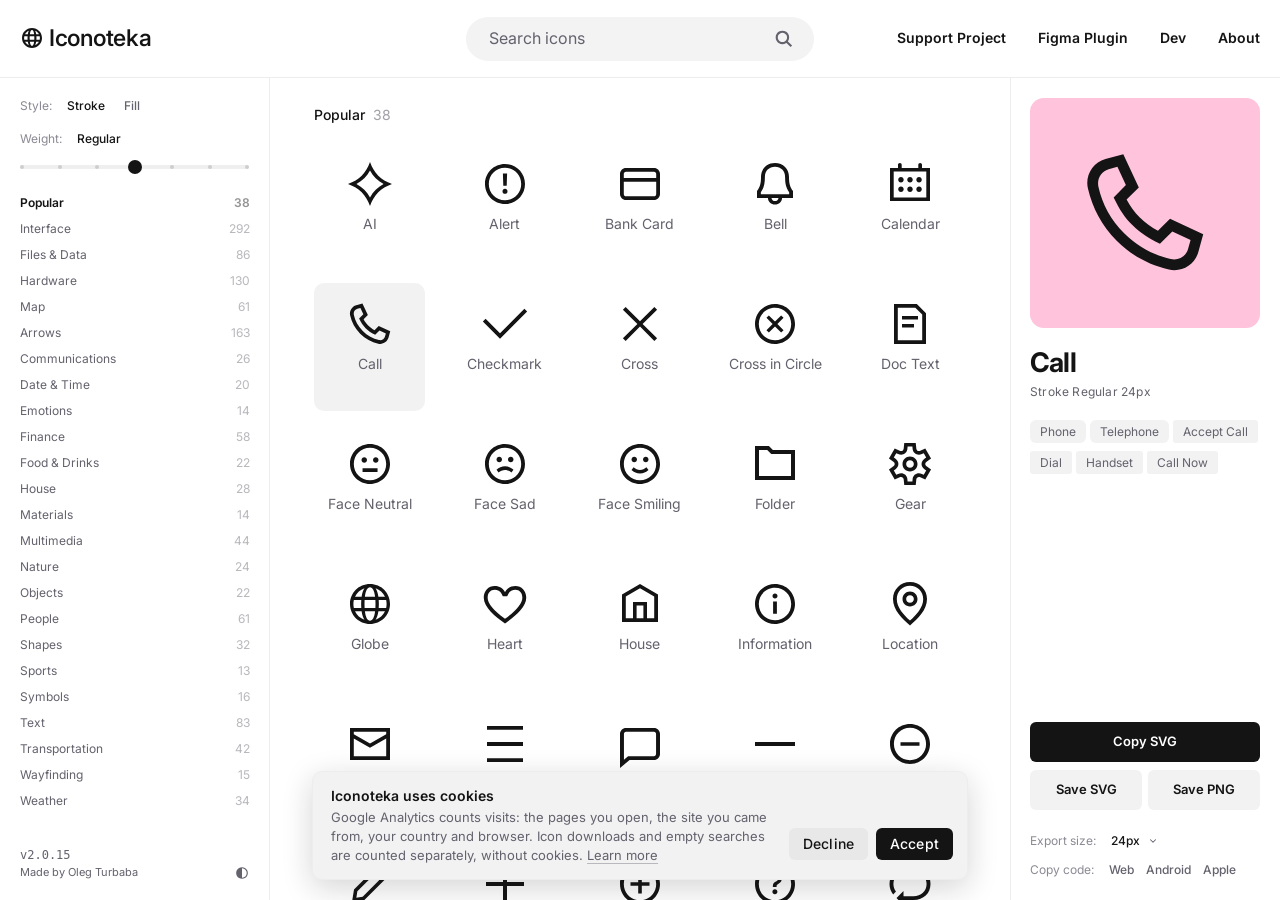
==== commit 6a36b8c1: "Staging: Dev and Privacy pages, press kit rebuild, promo cards, line-by-line reveal" ====
--- a/index.html
+++ b/index.html
@@ -2,6 +2,7 @@
 <html lang="en">
 <head>
 <meta charset="UTF-8"/>
+<script>document.documentElement.classList.add('rv-pending'); setTimeout(() => document.documentElement.classList.remove('rv-pending'), 2500);</script>   <!-- reveal.js lifts this once the line-by-line units are set; the timeout is a safety net -->
 <meta name="robots" content="noindex, nofollow"/>
 <meta name="viewport" content="width=device-width, initial-scale=1.0"/>
 <title>[staging] Iconoteka, 1,300 open-source icons in 7 weights and 2 styles</title>
@@ -30,7 +31,7 @@
 <link rel="preconnect" href="https://fonts.googleapis.com">
 <link rel="preconnect" href="https://fonts.gstatic.com" crossorigin>
 <link href="https://fonts.googleapis.com/css2?family=Inter:ital,opsz,wght@0,14..32,100..900;1,14..32,100..900&display=swap" rel="stylesheet">
-<link rel="stylesheet" href="support.css?v=11">
+<link rel="stylesheet" href="support.css?v=14">
 <style>
 :root {
   --bg: #ffffff;
@@ -518,32 +519,58 @@
    icon sections. It lives outside <main> because render() replaces its contents, and it is
    desktop only: below 861px the page is already a narrow grid with a sheet panel. */
 .promo { width: 100%; padding: 28px calc(var(--pad) + 10px) 0; }
-.promo-card { position: relative; width: 100%; max-width: 1256px; margin: 0 auto; display: flex; align-items: flex-start; gap: 28px;
-              padding: 26px 36px 26px 28px; border-radius: var(--r-md); background: var(--ui-surface); }
-.promo-mark { flex: none; width: 40px; height: 40px; color: var(--text); }   /* JS nudges it onto the title's cap line */
-.promo-mark svg { width: 100%; height: 100%; fill: currentColor; display: block; overflow: visible; }
+.promo-card { --pv: 26px; --pl: 28px; --gap: 28px;
+              position: relative; width: 100%; max-width: 1256px; margin: 0 auto; display: flex; align-items: flex-start; gap: var(--gap);
+              padding: var(--pv) 36px var(--pv) var(--pl); border-radius: var(--r-md); background: color-mix(in srgb, var(--ui-surface) 50%, var(--bg)); }   /* half-way between the page and the usual surface: quieter (user: less active) */
+/* The mark is centred ACROSS the free space left of the text (user): a slot from the card's left edge to
+   the text. Vertically its ink starts on the title's cap line (JS sets the margin). The text keeps its start. */
+.promo-slot { flex: none; align-self: stretch; width: calc(var(--pl) + 40px + var(--gap));
+              margin: calc(-1 * var(--pv)) calc(-1 * var(--gap)) calc(-1 * var(--pv)) calc(-1 * var(--pl));
+              display: flex; align-items: flex-start; justify-content: center; }
+.promo-mark { flex: none; color: var(--mark-c, var(--text)); }   /* JS sizes the glyph optically; the slot centres it */
+/* Marks in palette colours (user). A family has one tone per theme, each at least 3:1 against the card
+   (#f2f2f3 light, #2a2a2a dark): red 3.3/3.9, teal 3.3 / green 4.8, blue 7.6 / sky 5.9, ox 4.8 / yellow 8.6,
+   dark blue 13 / pink 9.6. The tile takes the colour as its ground and a black or white glyph, as the
+   brand swatches allow (pink: black, dark blue: white). */
+.promo-card { --hue-claude: #c15f3c; --hue-gray: #8b8a94; --hue-red: #f04c1a; --hue-green: #0b957e; --hue-blue: #1e39c9; --hue-yellow: #a25624; --hue-pink: #061584; --hue-pink-ink: #ffffff; }
+[data-theme="dark"] .promo-card { --hue-claude: #d97757; --hue-gray: #8a8a8a; --hue-green: #12ab57; --hue-blue: #41b1e7; --hue-yellow: #febd32; --hue-pink: #ffc3dc; --hue-pink-ink: #141414; }
+.promo-mark[data-hue="red"] { --mark-c: var(--hue-red); }
+.promo-mark[data-hue="claude"] { --mark-c: var(--hue-claude); }   /* Claude's own orange: #d97757 on dark (4.6:1); on light it is 2.8:1, so the darker brand tone #c15f3c (3.8:1) */
+.promo-mark[data-hue="gray"] { --mark-c: var(--hue-gray); }       /* the dim text gray: 3.1:1 light, 4.2:1 dark */
+.promo-mark[data-hue="green"] { --mark-c: var(--hue-green); }
+.promo-mark[data-hue="blue"] { --mark-c: var(--hue-blue); }
+.promo-mark[data-hue="yellow"] { --mark-c: var(--hue-yellow); }
+.promo-mark[data-hue="pink"] { --mark-c: var(--hue-pink); --mark-ink: var(--hue-pink-ink); }
+.promo-mark:not(.tile) { line-height: 0; }
+.promo-mark svg { width: 40px; height: 40px; fill: currentColor; display: block; overflow: visible; }
 /* a product whose mark reads as an app icon gets the tile treatment: rounded square, glyph inset */
-.promo-mark.tile { border-radius: 22%; background: var(--text); color: var(--bg);
+.promo-mark.tile { border-radius: 22%; background: var(--mark-c, var(--text)); color: var(--mark-ink, var(--bg));
                    display: flex; align-items: center; justify-content: center; }
-.promo-mark.tile svg { width: 56%; height: 56%; }
-.promo-text { min-width: 0; max-width: 780px; }
+.promo-mark.tile svg { width: 74%; height: 74%; }
+.promo-mark.tile svg:has(path[fill]) { width: 68%; height: 68%; }   /* a full-colour logo in its app-icon tile (Figma): smaller inset, the five shapes need air */   /* the glyph carries the tile: too small an inset and its strokes go hairline */
+.promo-card.clickable { cursor: pointer; }
+.promo-text { min-width: 0; max-width: 780px; margin-right: 52px; }   /* at least 80px (with the 28px gap) before the button (user: more space) */
 .promo-card h3 { margin: 0 0 4px; font-size: 15px; font-weight: 600; line-height: 22px; color: var(--text); }
-.promo-card p { margin: 0; font-size: 13px; line-height: 20px; color: var(--text-muted); }
-.promo-btn { flex: none; margin-left: auto; align-self: flex-end; width: auto; padding: 0 20px 2px; text-decoration: none;
-             background: rgba(255, 255, 255, .75); color: var(--text); border: none; }   /* bottom edge on the text's last line */
-.promo-btn:hover { background: rgba(255, 255, 255, .95); }
-[data-theme="dark"] .promo-btn { background: rgba(255, 255, 255, .10); color: var(--text); }
-[data-theme="dark"] .promo-btn:hover { background: rgba(255, 255, 255, .16); }
+.promo-card p { margin: 0; font-size: 13px; line-height: 20px; color: var(--text-muted); }   /* copy is kept to two lines at 1440, the MacBook Air 13 width (user: shorten the copy, keep the size) */
+/* the action is a text button, always shown (user): the text colour, the body's 13/20 so it sits on the
+   last line of the text, bottom-right */
+.promo-btn { flex: none; margin-left: auto; align-self: flex-end; padding: 0; font-size: 13px; line-height: 20px; font-weight: 600;
+             color: var(--text); text-decoration: none; white-space: nowrap; transition: opacity var(--t-fast); }
+.promo-btn:hover { opacity: .7; }
 .promo-close { position: absolute; top: 6px; right: 6px; width: 24px; height: 24px; padding: 0; display: flex;
                align-items: center; justify-content: center; background: none; border: none; border-radius: var(--r-sm);
-               color: var(--text-dim); cursor: pointer; opacity: 0; transition: opacity var(--t-fast), color var(--t-fast), background var(--t-fast); }
-.promo-card:hover .promo-close, .promo-close:focus-visible { opacity: 1; }
-.promo-close:hover { color: var(--text); background: var(--ui-surface-hover); }
+               color: var(--text-dim); cursor: pointer; transition: color var(--t-fast); }   /* always visible (user) */
+.promo-close:hover, .promo-close:focus-visible { color: var(--text); }   /* hover only brightens the cross: no box behind it (user) */
 .promo-close svg { width: 14px; height: 14px; fill: currentColor; display: block; }
-@media (max-width: 1100px) {
-  .promo-card { flex-wrap: wrap; gap: 18px; padding: 20px 20px 20px 22px; }
-  .promo-text { flex: 1 1 260px; }
-  .promo-btn { margin-left: 0; flex: 1 0 100%; width: 100%; }
+/* Narrow CARD, whatever the window: the column between the sidebar and the panel is what decides (at 1101px
+   it is only ~470px). Below 760px of card: no logo or icon, the text takes the card, and the button goes on
+   its own line, left-aligned under the text (user). */
+.promo { container-type: inline-size; }
+@container (max-width: 760px) {
+  .promo-card { flex-wrap: wrap; --pv: 20px; --pl: 22px; --gap: 18px; padding: var(--pv) 20px var(--pv) var(--pl); }
+  .promo-slot { display: none; }
+  .promo-text { flex: 1 1 100%; margin-right: 0; }
+  .promo-btn { flex: 0 0 auto; margin-left: 0; margin-top: 6px; align-self: flex-start; }   /* its own line, on the text's left edge, 24px under it */
 }
 @media (max-width: 860px) { .promo { display: none; } }
 
@@ -553,20 +580,29 @@
    it lives at the end of .main-wrap, the pane that actually scrolls. */
 :root { --text-soft: #75747d; }
 [data-theme="dark"] { --text-soft: var(--text-muted); }
-footer { border-top: 1px solid var(--border); margin-top: 48px; padding: 20px var(--pad) 24px;
-         font-size: 14px; line-height: 21px; color: var(--text); }
-.foot-row { display: flex; align-items: center; flex-wrap: wrap; gap: 12px 28px; max-width: 1252px; margin: 0 auto; }
-.foot-row nav { display: flex; flex-wrap: wrap; align-items: center; gap: 12px; }
-footer a, footer button { color: inherit; text-decoration: none; font: inherit; background: none; border: none; padding: 0; cursor: pointer; }
-footer a:hover, footer button:hover { opacity: .7; }
+footer { border-top: 1px solid var(--border); margin-top: 48px; padding: 32px var(--pad) 40px; font-size: 14px; line-height: 21px; color: var(--text); }
+/* The same four groups as every other page (Library, Support, Follow, Contact), without the random icon,
+   packed side by side at a fixed gap instead of spread over the 12 columns (user: tighter). */
+.foot-cols { display: flex; flex-wrap: wrap; align-items: flex-start; gap: 40px 64px; max-width: 1252px; margin: 0 auto; }
+.foot-cols .f-contact { max-width: 220px; }
+.foot-cols .f-contact p { margin: 0; }
+.footer-group h4 { font-size: 14px; line-height: 21px; font-weight: 500; color: var(--text-soft); margin: 0 0 16px; }   /* this page has no --sp tokens: the other pages' values in px */
+.footer-group nav { display: flex; flex-direction: column; align-items: flex-start; gap: 8px; }
+.footer-crypto-label { color: var(--text-soft); position: relative; top: 3px; }
+.footer-crypto { display: flex; gap: 10px; }
+.footer-copy { margin-left: auto; align-self: flex-end; white-space: nowrap; color: var(--text-muted); }
+.footer-copy a { color: inherit; }
+footer a, footer button { color: inherit; text-decoration: none; font: inherit; background: none; border: none; padding: 0; cursor: pointer; text-align: left; }
+footer a:hover, footer button:hover { opacity: .8; }
 footer button.copied { color: var(--brand); }
-.foot-mark { width: 24px; height: 24px; flex: none; color: var(--text); cursor: pointer; }
-.foot-mark svg { width: 24px; height: 24px; fill: currentColor; display: block; }
-.foot-sep { width: 1px; height: 14px; background: var(--border); flex: none; }
-.foot-copy { margin: 0 0 0 auto; color: var(--text-muted); white-space: nowrap; }
-.foot-row .footer-crypto-label { color: var(--text-soft); }
-.foot-row .footer-crypto { display: flex; gap: 10px; }
-@media (max-width: 860px) { .foot-copy { margin-left: 0; } }
+footer .handle { text-decoration: underline; text-underline-offset: .3em; text-decoration-thickness: 1px; text-decoration-skip-ink: none; }   /* "get in touch", as on the other pages */
+footer .nobr { white-space: nowrap; }
+@media (max-width: 860px) {
+  .foot-cols { display: grid; grid-template-columns: 1fr 1fr; gap: 40px 16px; }
+  .foot-cols .f-contact { max-width: none; }
+  .footer-copy { grid-column: 1 / -1; margin-left: 0; }
+  .footer-copy br { display: none; }
+}
 
 
 
@@ -654,7 +690,7 @@
         <button class="header-link support-btn" id="supportBtn" aria-haspopup="true" aria-expanded="false">Support Project</button>
       </div>
     <a class="header-link" href="https://www.figma.com/community/plugin/1675995752572535073/iconoteka" target="_blank" rel="noopener">Figma Plugin</a>
-    <a class="header-link" href="about.html">About</a>
+    <a class="header-link" href="dev.html">Dev</a><a class="header-link" href="about.html">About</a>
   </nav>
   <!-- Mobile burger -->
   <button class="burger-btn" id="burgerBtn" aria-label="Menu">
@@ -667,7 +703,7 @@
     <div class="burger-group" id="burgerSupport"><div class="burger-label">Support Project</div></div>
     <hr class="burger-sep">
     <a class="burger-link" href="https://www.figma.com/community/plugin/1675995752572535073/iconoteka" target="_blank" rel="noopener">Figma Plugin</a>
-    <a class="burger-link" href="about.html">About</a>
+    <a class="burger-link" href="dev.html">Dev</a><a class="burger-link" href="about.html">About</a>
     <hr class="burger-sep">
     <div class="burger-ver"><br>Made by <a href="https://www.linkedin.com/in/turbaba/" target="_blank" rel="noopener" class="footer-link">Oleg Turbaba</a></div>
   </div>
@@ -775,30 +811,39 @@
 
   <div class="main-wrap">
     <div class="promo" id="promo" hidden></div>
-    <main id="main">
+    <main id="main" data-reveal="off">
       <div id="loading"><div class="spinner"></div><span>Loading icons…</span></div>
     </main>
 <footer>
-  <div class="foot-row">
-    <div class="foot-mark" id="footerIcon" aria-hidden="true"></div>
-    <nav>
-      <a href="about.html">About</a>
-      <a href="https://github.com/iconoteka/iconoteka/blob/main/LICENSE" target="_blank" rel="noopener">License</a>
-      <a href="https://github.com/iconoteka/iconoteka" target="_blank" rel="noopener">GitHub</a>
-      <a href="https://www.figma.com/community/plugin/1675995752572535073/iconoteka" target="_blank" rel="noopener">Figma Plugin</a>
-      <a href="press.html">Press Kit</a>
-      <a href="about.html#privacy">Privacy</a>
-    </nav>
-    <span class="foot-sep" aria-hidden="true"></span>
-    <nav id="footerSupport"></nav>
-    <span class="foot-sep" aria-hidden="true"></span>
-    <nav>
-      <a href="https://www.instagram.com/iconoteka/" target="_blank" rel="noopener">Instagram</a>
-      <a href="https://www.pinterest.com/turbaba/iconoteka/" target="_blank" rel="noopener">Pinterest</a>
-      <a href="https://www.are.na/oleg-turbaba/iconoteka" target="_blank" rel="noopener">Are.na</a>
-      <a href="https://x.com/iconoteka" target="_blank" rel="noopener">X</a>
-    </nav>
-    <p class="foot-copy">© 2016–2026 <a href="https://www.linkedin.com/in/turbaba/" target="_blank" rel="noopener">Oleg Turbaba</a></p>
+  <div class="foot-cols">
+    <div class="footer-group f-lib">
+      <h4>Library</h4>
+      <nav>
+        <a href="about.html#license">License</a>
+        <a href="https://github.com/iconoteka/iconoteka" target="_blank" rel="noopener">GitHub Repository</a>
+        <a href="https://www.figma.com/community/plugin/1675995752572535073/iconoteka" target="_blank" rel="noopener">Figma Plugin</a>
+        <a href="dev.html">Dev Packages</a><a href="press.html">Press Kit</a>
+        <a href="privacy.html">Privacy</a>
+      </nav>
+    </div>
+    <div class="footer-group f-sup">
+      <h4>Support</h4>
+      <nav id="footerSupport"></nav>
+    </div>
+    <div class="footer-group f-fol">
+      <h4>Follow</h4>
+      <nav>
+        <a href="https://www.instagram.com/iconoteka/" target="_blank" rel="noopener">Instagram</a>
+        <a href="https://www.pinterest.com/turbaba/iconoteka/" target="_blank" rel="noopener">Pinterest</a>
+        <a href="https://www.are.na/oleg-turbaba/iconoteka" target="_blank" rel="noopener">Are.na</a>
+        <a href="https://x.com/iconoteka" target="_blank" rel="noopener">X</a>
+      </nav>
+    </div>
+    <div class="footer-group f-contact">
+      <h4>Contact</h4>
+      <p>For enquiries, collaborations, interviews, or sponsorships, <a class="handle nobr" href="mailto:olegturbaba@gmail.com">get in touch</a>.</p>
+    </div>
+    <div class="footer-copy">© 2016–2026 <a href="https://www.linkedin.com/in/turbaba/" target="_blank" rel="noopener">Oleg Turbaba</a>.<br> All rights reserved.</div>
   </div>
 </footer>
   </div>
@@ -1635,7 +1680,12 @@
 const BADGE_SHAPES = ['14px'];
 
 
+// The preview colour and the chip shapes belong to the ICON: changing style or weight rebuilds the panel for
+// the same icon and must keep them (user). Only a different icon draws new ones.
+let chipShapes = {};
 function openPanel(icon) {
+  const samePanel = !!(panelIcon && panelIcon.name === icon.name);
+  if (!samePanel) chipShapes = {};
   panelIcon = icon;
   document.querySelectorAll('.icon-card').forEach(c => c.classList.remove('active-panel'));
   const active = document.querySelector('[data-name="' + icon.name + '"]');
@@ -1646,7 +1696,7 @@
 
   const preview = document.getElementById('panelPreview');
   if (!firstPreviewShown) { preview._colorPair = BRAND_PAIR; firstPreviewShown = true; }
-  else { preview._colorPair = randomColorPair(); }
+  else if (!samePanel || !preview._colorPair) { preview._colorPair = randomColorPair(); }
   updatePanelPreview(icon);
 
   const body = document.getElementById('panelBody');
@@ -1669,7 +1719,7 @@
     tags.forEach(t => {
       const tag = document.createElement('span');
       const tagTypes = ['tag-pill', 'tag-rect', 'tag-rounded'];
-      const tagType = tagTypes[Math.floor(Math.random() * tagTypes.length)];
+      const tagType = chipShapes[t] || (chipShapes[t] = tagTypes[Math.floor(Math.random() * tagTypes.length)]);
       tag.className = 'tag ' + tagType;
       tag.textContent = formatSegment(t);
       tag.addEventListener('click', () => {
@@ -2284,7 +2334,17 @@
 
 // The footer's mark: one random icon in the fill style, a new one on every load and on hover.
 // One card above the grid, drawn at random on each load: a brand mark, two lines and one action.
+// Full-colour marks: several paths, each with its own fill, drawn as they are (user: full colour Figma logo)
+const PROMO_COLOR_MARKS = {
+  figma: { vb: '0 0 38 57', paths: [
+    ['M19 28.5a9.5 9.5 0 1 1 19 0 9.5 9.5 0 0 1-19 0z', '#1abcfe'],
+    ['M0 47.5A9.5 9.5 0 0 1 9.5 38H19v9.5a9.5 9.5 0 1 1-19 0z', '#0acf83'],
+    ['M19 0v19h9.5a9.5 9.5 0 1 0 0-19H19z', '#ff7262'],
+    ['M0 9.5A9.5 9.5 0 0 0 9.5 19H19V0H9.5A9.5 9.5 0 0 0 0 9.5z', '#f24e1e'],
+    ['M0 28.5A9.5 9.5 0 0 0 9.5 38H19V19H9.5A9.5 9.5 0 0 0 0 28.5z', '#a259ff']] }
+};
 const PROMO_LOGOS = {
+  instagram: 'M7.0301.084c-1.2768.0602-2.1487.264-2.911.5634-.7888.3075-1.4575.72-2.1228 1.3877-.6652.6677-1.075 1.3368-1.3802 2.127-.2954.7638-.4956 1.6365-.552 2.914-.0564 1.2775-.0689 1.6882-.0626 4.947.0062 3.2586.0206 3.6671.0825 4.9473.061 1.2765.264 2.1482.5635 2.9107.308.7889.72 1.4573 1.388 2.1228.6679.6655 1.3365 1.0743 2.1285 1.38.7632.295 1.6361.4961 2.9134.552 1.2773.056 1.6884.069 4.9462.0627 3.2578-.0062 3.668-.0207 4.9478-.0814 1.28-.0607 2.147-.2652 2.9098-.5633.7889-.3086 1.4578-.72 2.1228-1.3881.665-.6682 1.0745-1.3378 1.3795-2.1284.2957-.7632.4966-1.636.552-2.9124.056-1.2809.0692-1.6898.063-4.948-.0063-3.2583-.021-3.6668-.0817-4.9465-.0607-1.2797-.264-2.1487-.5633-2.9117-.3084-.7889-.72-1.4568-1.3876-2.1228C21.2982 1.33 20.628.9208 19.8378.6165 19.074.321 18.2017.1197 16.9244.0645 15.6471.0093 15.236-.005 11.977.0014 8.718.0076 8.31.0215 7.0301.0839m.1402 21.6932c-1.17-.0509-1.8053-.2453-2.2287-.408-.5606-.216-.96-.4771-1.3819-.895-.422-.4178-.6811-.8186-.9-1.378-.1644-.4234-.3624-1.058-.4171-2.228-.0595-1.2645-.072-1.6442-.079-4.848-.007-3.2037.0053-3.583.0607-4.848.05-1.169.2456-1.805.408-2.2282.216-.5613.4762-.96.895-1.3816.4188-.4217.8184-.6814 1.3783-.9003.423-.1651 1.0575-.3614 2.227-.4171 1.2655-.06 1.6447-.072 4.848-.079 3.2033-.007 3.5835.005 4.8495.0608 1.169.0508 1.8053.2445 2.228.408.5608.216.96.4754 1.3816.895.4217.4194.6816.8176.9005 1.3787.1653.4217.3617 1.056.4169 2.2263.0602 1.2655.0739 1.645.0796 4.848.0058 3.203-.0055 3.5834-.061 4.848-.051 1.17-.245 1.8055-.408 2.2294-.216.5604-.4763.96-.8954 1.3814-.419.4215-.8181.6811-1.3783.9-.4224.1649-1.0577.3617-2.2262.4174-1.2656.0595-1.6448.072-4.8493.079-3.2045.007-3.5825-.006-4.848-.0608M16.953 5.5864A1.44 1.44 0 1 0 18.39 4.144a1.44 1.44 0 0 0-1.437 1.4424M5.8385 12.012c.0067 3.4032 2.7706 6.1557 6.173 6.1493 3.4026-.0065 6.157-2.7701 6.1506-6.1733-.0065-3.4032-2.771-6.1565-6.174-6.1498-3.403.0067-6.156 2.771-6.1496 6.1738M8 12.0077a4 4 0 1 1 4.008 3.9921A3.9996 3.9996 0 0 1 8 12.0077',
   patreon: 'M22.957 7.21c-.004-3.064-2.391-5.576-5.191-6.482-3.478-1.125-8.064-.962-11.384.604C2.357 3.231 1.093 7.391 1.046 11.54c-.039 3.411.302 12.396 5.369 12.46 3.765.047 4.326-4.804 6.068-7.141 1.24-1.662 2.836-2.132 4.801-2.618 3.376-.836 5.678-3.501 5.673-7.031Z',
   kofi: 'M11.351 2.715c-2.7 0-4.986.025-6.83.26C2.078 3.285 0 5.154 0 8.61c0 3.506.182 6.13 1.585 8.493 1.584 2.701 4.233 4.182 7.662 4.182h.83c4.209 0 6.494-2.234 7.637-4a9.5 9.5 0 0 0 1.091-2.338C21.792 14.688 24 12.22 24 9.208v-.415c0-3.247-2.13-5.507-5.792-5.87-1.558-.156-2.65-.208-6.857-.208m0 1.947c4.208 0 5.09.052 6.571.182 2.624.311 4.13 1.584 4.13 4v.39c0 2.156-1.792 3.844-3.87 3.844h-.935l-.156.649c-.208 1.013-.597 1.818-1.039 2.546-.909 1.428-2.545 3.064-5.922 3.064h-.805c-2.571 0-4.831-.883-6.078-3.195-1.09-2-1.298-4.155-1.298-7.506 0-2.181.857-3.402 3.012-3.714 1.533-.233 3.559-.26 6.39-.26m6.547 2.287c-.416 0-.65.234-.65.546v2.935c0 .311.234.545.65.545 1.324 0 2.051-.754 2.051-2s-.727-2.026-2.052-2.026m-10.39.182c-1.818 0-3.013 1.48-3.013 3.142 0 1.533.858 2.857 1.949 3.897.727.701 1.87 1.429 2.649 1.896a1.47 1.47 0 0 0 1.507 0c.78-.467 1.922-1.195 2.623-1.896 1.117-1.039 1.974-2.364 1.974-3.897 0-1.662-1.247-3.142-3.039-3.142-1.065 0-1.792.545-2.338 1.298-.493-.753-1.246-1.298-2.312-1.298',
   figma: 'M15.852 8.981h-4.588V0h4.588c2.476 0 4.49 2.014 4.49 4.49s-2.014 4.491-4.49 4.491zM12.735 7.51h3.117c1.665 0 3.019-1.355 3.019-3.019s-1.355-3.019-3.019-3.019h-3.117V7.51zm0 1.471H8.148c-2.476 0-4.49-2.014-4.49-4.49S5.672 0 8.148 0h4.588v8.981zm-4.587-7.51c-1.665 0-3.019 1.355-3.019 3.019s1.354 3.02 3.019 3.02h3.117V1.471H8.148zm4.587 15.019H8.148c-2.476 0-4.49-2.014-4.49-4.49s2.014-4.49 4.49-4.49h4.588v8.98zM8.148 8.981c-1.665 0-3.019 1.355-3.019 3.019s1.355 3.019 3.019 3.019h3.117V8.981H8.148zM8.172 24c-2.489 0-4.515-2.014-4.515-4.49s2.014-4.49 4.49-4.49h4.588v4.441c0 2.503-2.047 4.539-4.563 4.539zm-.024-7.51a3.023 3.023 0 0 0-3.019 3.019c0 1.665 1.365 3.019 3.044 3.019 1.705 0 3.093-1.376 3.093-3.068v-2.97H8.148zm7.704 0h-.098c-2.476 0-4.49-2.014-4.49-4.49s2.014-4.49 4.49-4.49h.098c2.476 0 4.49 2.014 4.49 4.49s-2.014 4.49-4.49 4.49zm-.097-7.509c-1.665 0-3.019 1.355-3.019 3.019s1.355 3.019 3.019 3.019h.098c1.665 0 3.019-1.355 3.019-3.019s-1.355-3.019-3.019-3.019h-.098z',
@@ -2294,38 +2354,44 @@
   react: 'M14.23 12.004a2.236 2.236 0 0 1-2.235 2.236 2.236 2.236 0 0 1-2.236-2.236 2.236 2.236 0 0 1 2.235-2.236 2.236 2.236 0 0 1 2.236 2.236zm2.648-10.69c-1.346 0-3.107.96-4.888 2.622-1.78-1.653-3.542-2.602-4.887-2.602-.41 0-.783.093-1.106.278-1.375.793-1.683 3.264-.973 6.365C1.98 8.917 0 10.42 0 12.004c0 1.59 1.99 3.097 5.043 4.03-.704 3.113-.39 5.588.988 6.38.32.187.69.275 1.102.275 1.345 0 3.107-.96 4.888-2.624 1.78 1.654 3.542 2.603 4.887 2.603.41 0 .783-.09 1.106-.275 1.374-.792 1.683-3.263.973-6.365C22.02 15.096 24 13.59 24 12.004c0-1.59-1.99-3.097-5.043-4.032.704-3.11.39-5.587-.988-6.38-.318-.184-.688-.277-1.092-.278zm-.005 1.09v.006c.225 0 .406.044.558.127.666.382.955 1.835.73 3.704-.054.46-.142.945-.25 1.44-.96-.236-2.006-.417-3.107-.534-.66-.905-1.345-1.727-2.035-2.447 1.592-1.48 3.087-2.292 4.105-2.295zm-9.77.02c1.012 0 2.514.808 4.11 2.28-.686.72-1.37 1.537-2.02 2.442-1.107.117-2.154.298-3.113.538-.112-.49-.195-.964-.254-1.42-.23-1.868.054-3.32.714-3.707.19-.09.4-.127.563-.132zm4.882 3.05c.455.468.91.992 1.36 1.564-.44-.02-.89-.034-1.345-.034-.46 0-.915.01-1.36.034.44-.572.895-1.096 1.345-1.565zM12 8.1c.74 0 1.477.034 2.202.093.406.582.802 1.203 1.183 1.86.372.64.71 1.29 1.018 1.946-.308.655-.646 1.31-1.013 1.95-.38.66-.773 1.288-1.18 1.87-.728.063-1.466.098-2.21.098-.74 0-1.477-.035-2.202-.093-.406-.582-.802-1.204-1.183-1.86-.372-.64-.71-1.29-1.018-1.946.303-.657.646-1.313 1.013-1.954.38-.66.773-1.286 1.18-1.868.728-.064 1.466-.098 2.21-.098zm-3.635.254c-.24.377-.48.763-.704 1.16-.225.39-.435.782-.635 1.174-.265-.656-.49-1.31-.676-1.947.64-.15 1.315-.283 2.015-.386zm7.26 0c.695.103 1.365.23 2.006.387-.18.632-.405 1.282-.66 1.933-.2-.39-.41-.783-.64-1.174-.225-.392-.465-.774-.705-1.146zm3.063.675c.484.15.944.317 1.375.498 1.732.74 2.852 1.708 2.852 2.476-.005.768-1.125 1.74-2.857 2.475-.42.18-.88.342-1.355.493-.28-.958-.646-1.956-1.1-2.98.45-1.017.81-2.01 1.085-2.964zm-13.395.004c.278.96.645 1.957 1.1 2.98-.45 1.017-.812 2.01-1.086 2.964-.484-.15-.944-.318-1.37-.5-1.732-.737-2.852-1.706-2.852-2.474 0-.768 1.12-1.742 2.852-2.476.42-.18.88-.342 1.356-.494zm11.678 4.28c.265.657.49 1.312.676 1.948-.64.157-1.316.29-2.016.39.24-.375.48-.762.705-1.158.225-.39.435-.788.636-1.18zm-9.945.02c.2.392.41.783.64 1.175.23.39.465.772.705 1.143-.695-.102-1.365-.23-2.006-.386.18-.63.406-1.282.66-1.933zM17.92 16.32c.112.493.2.968.254 1.423.23 1.868-.054 3.32-.714 3.708-.147.09-.338.128-.563.128-1.012 0-2.514-.807-4.11-2.28.686-.72 1.37-1.536 2.02-2.44 1.107-.118 2.154-.3 3.113-.54zm-11.83.01c.96.234 2.006.415 3.107.532.66.905 1.345 1.727 2.035 2.446-1.595 1.483-3.092 2.295-4.11 2.295-.22-.005-.406-.05-.553-.132-.666-.38-.955-1.834-.73-3.703.054-.46.142-.944.25-1.438zm4.56.64c.44.02.89.034 1.345.034.46 0 .915-.01 1.36-.034-.44.572-.895 1.095-1.345 1.565-.455-.47-.91-.993-1.36-1.565z'
 };
 const PROMO_CARDS = [
-  { logo: 'patreon', title: 'Support Us on Patreon', weight: 2,
-    text: 'Iconoteka is free and open source under the MIT License, and it grows icon by icon. A monthly subscription pays for the drawing time behind every new weight, style and category.',
+  { logo: 'patreon', donation: true, title: 'Support Us on Patreon', weight: 2,
+    text: 'Iconoteka is free and open source and grows icon by icon. A monthly subscription pays for the drawing time behind every new icon.',
     cta: 'Subscribe on Patreon', href: 'https://www.patreon.com/c/iconoteka' },
-  { logo: 'kofi', title: 'Support Us on Ko-fi', weight: 2,
-    text: 'Every icon in the library is free to use, in any project, commercial or not. A one-time tip is the shortest way to say it was useful and to pay for the next batch.',
+  { logo: 'kofi', donation: true, title: 'Support Project on Ko-fi', weight: 2,
+    text: 'Supporting the project helps it grow. A one-time tip on Ko-fi goes straight into the work on new icons, weights and categories.',
     cta: 'Tip on Ko-fi', href: 'https://ko-fi.com/iconoteka' },
   { logo: 'claude', title: 'MCP for Claude Code',
-    text: 'One command adds the Iconoteka MCP server to Claude Code for all your projects. Ask for an icon by name and weight, and it arrives in your files as an SVG, no download and no hunting through a grid.',
-    cta: 'Set Up Claude Code', href: 'about.html#mcp-claude-code' },
+    text: 'One command adds the Iconoteka MCP server to Claude Code for every project. Ask for an icon by name and weight, and it lands as SVG.',
+    cta: 'Set Up Claude Code', href: 'dev.html#mcp-claude-code' },
   { logo: 'claude', title: 'MCP for Claude',
-    text: 'Add one server entry to the Claude desktop app and the whole library is available in conversation. All 1,300 icons, 7 weights and 2 styles, searchable by keyword without leaving the chat.',
-    cta: 'Set Up Claude', href: 'about.html#mcp-claude' },
+    text: 'Add one server entry to the Claude desktop app and the whole library is there in chat: 1,300 icons in 7 weights and 2 styles.',
+    cta: 'Set Up Claude', href: 'dev.html#mcp-claude' },
   { logo: 'cursor', title: 'MCP for Cursor',
-    text: 'Install the Iconoteka MCP server in Cursor with a single click, or one line in your project config. The agent searches the library and writes the icon straight into the component it is building.',
-    cta: 'Set Up Cursor', href: 'about.html#mcp-cursor' },
+    text: 'Install the Iconoteka MCP server in Cursor with one click or one line of config. The agent finds the icon and writes it into your component.',
+    cta: 'Set Up Cursor', href: 'dev.html#mcp-cursor' },
   { logo: 'codex', title: 'MCP for Codex',
-    text: 'Codex adds Iconoteka with one command and loads it in every new session. The library becomes a tool it can search, so icons stop being a separate errand in the middle of a task.',
-    cta: 'Set Up Codex', href: 'about.html#mcp-codex' },
+    text: 'Codex adds Iconoteka with one command and loads it in every session. The library becomes a tool it can search in the middle of a task.',
+    cta: 'Set Up Codex', href: 'dev.html#mcp-codex' },
   { logo: 'react', title: 'Icons for React',
-    text: 'Icon components for React, Vue and Svelte, published on npm under the MIT License. Import an icon by name, set weight, variant and size as props, and ship it without handling a single SVG file.',
-    cta: 'Get the Package', href: 'about.html#pkg-react' },
-  { icon: 'keyboard', title: 'Keyboard Shortcuts',
-    text: 'Arrow keys walk the grid and Enter copies the icon you land on. Press 1 to 7 to change weight, S for stroke and F for fill, square brackets to step one weight at a time, and slash to jump to search.',
+    text: 'Icon components for React, Vue and Svelte on npm under the MIT License. Import an icon by name and set weight, variant and size as props.',
+    cta: 'Get the Package', href: 'dev.html#pkg-react' },
+  { icon: 's_in_square', square: true, title: 'Keyboard Shortcuts',
+    text: 'Arrow keys walk the grid and Enter copies the icon you land on. Press 1 to 7 for weight, S for stroke, F for fill, square brackets to step weights, and slash to search.',
     noAction: true },
   { icon: 'link', title: 'Every Icon Has an Address',
-    text: 'Add an icon name to the site address, like iconoteka.com/#bell, and the page opens with that icon selected. The shortest way to point a colleague at exactly the one you mean.',
+    text: 'Add an icon name to the site address, like iconoteka.com/#bell, and the page opens with that icon selected. The quickest way to share the exact icon.',
     noAction: true },
-  { icon: 'image', title: 'Iconoteka in Use',
-    text: 'Worked examples from the gallery: a banking app, a smart home, a reading app, a city guide, travel cards, a book cover, festival posters, wayfinding signs, recycling labels and a bus stop.',
+  { logo: 'instagram', square: true, title: 'Follow Iconoteka on Instagram',
+    text: 'New icons as they are drawn, work in progress from the grid and ideas for using the library. The quickest way to see what comes next.',
+    cta: 'Follow on Instagram', href: 'https://www.instagram.com/iconoteka/' },
+  { icon: 'contract', title: 'Free under MIT License',
+    text: 'Every icon is under the MIT License. Use it in personal and commercial work and closed-source products, and change it to fit your design.',
+    cta: 'Read the License', href: 'about.html#license' },
+  { icon: 'image', square: true, title: 'Iconoteka Gallery',
+    text: 'Worked examples: a banking app, a smart home, a reading app, a city guide, travel cards, a book cover, festival posters and wayfinding signs.',
     cta: 'See the Gallery', href: 'about.html#gallery' },
   { logo: 'figma', tile: true, title: 'Figma Plugin', weight: 2,
-    text: 'Search the whole library from inside Figma, change weight and style on a selection, and place icons without leaving the canvas. Everything arrives as vectors, ready to edit.',
+    text: 'Search the whole library inside Figma, change weight and style on a selection, and place icons without leaving the canvas, as editable vectors.',
     cta: 'Open in Figma', href: 'https://www.figma.com/community/plugin/1675995752572535073/iconoteka' }
 ];
 
@@ -2343,6 +2409,7 @@
 const PROMO_VER = 1;
 const PROMO_DAYS = 15;
 function promoClosed() {
+  if (PROMO_TEST) return false;   // on localhost / staging a close lasts one visit, so a reload always shows a card
   try {
     const raw = localStorage.getItem(PROMO_KEY);
     if (!raw) return false;
@@ -2354,20 +2421,55 @@
   try { localStorage.setItem(PROMO_KEY, JSON.stringify({ v: PROMO_VER, until: Date.now() + PROMO_DAYS * 864e5 })); } catch (e) {}
 }
 
+// Local and staging builds are for looking at the card, so the daily cap stands down there.
+// Staging is identified by the noindex meta sync-staging.py injects; production never carries it.
+const PROMO_TEST = /^(localhost|127\.0\.0\.1|\[::1\])$/.test(location.hostname)
+  || /^staging\./.test(location.hostname)
+  || !!document.querySelector('meta[name="robots"][content*="noindex"]');
+
+// Even undismissed, the card shows once a calendar day: a visitor who comes back three times in an
+// afternoon meets it once, and tomorrow gets a different card rather than the same one again.
+const PROMO_SEEN_KEY = 'iconoteka-promo-seen';
+function promoDay() {
+  const d = new Date();
+  return d.getFullYear() + '-' + (d.getMonth() + 1) + '-' + d.getDate();
+}
+function promoSeenToday() {
+  if (PROMO_TEST) return false;
+  try { return localStorage.getItem(PROMO_SEEN_KEY) === promoDay(); } catch (e) { return false; }
+}
+function markPromoSeen() { try { localStorage.setItem(PROMO_SEEN_KEY, promoDay()); } catch (e) {} }
+
 function buildPromo() {
   const host = document.getElementById('promo');
-  if (!host || promoClosed()) return;
+  if (!host || promoClosed() || promoSeenToday()) return;
+  // One banner at a time (user): a visit that shows the cookie banner shows no card at all, not even after the
+  // banner is answered; the card comes on the next load. consent.js loads after this script, so the check
+  // runs a tick later, when the banner exists.
+  if (!buildPromo.checked) {
+    buildPromo.checked = true;
+    setTimeout(() => { if (!(window.consentPending && window.consentPending())) buildPromo(); }, 0);
+    return;
+  }
   // weighted draw: the donation cards and the plugin carry weight 2, everything else 1
-  const total = PROMO_CARDS.reduce((n, x) => n + (x.weight || 1), 0);
-  let roll = Math.random() * total, c = PROMO_CARDS[PROMO_CARDS.length - 1];
-  for (const x of PROMO_CARDS) { roll -= (x.weight || 1); if (roll < 0) { c = x; break; } }
+  // A visitor's first card is never a donation ask (user): until one card has been shown, Patreon and Ko-fi sit out.
+  let first = true; try { first = !localStorage.getItem(PROMO_SEEN_KEY); } catch (e) {}
+  const pool = first ? PROMO_CARDS.filter(x => !x.donation) : PROMO_CARDS;
+  const total = pool.reduce((n, x) => n + (x.weight || 1), 0);
+  let roll = Math.random() * total, c = pool[pool.length - 1];
+  for (const x of pool) { roll -= (x.weight || 1); if (roll < 0) { c = x; break; } }
   const card = document.createElement('div'); card.className = 'promo-card';
 
   const mark = document.createElement('span'); mark.className = 'promo-mark'; mark.setAttribute('aria-hidden', 'true');
   if (c.tile) mark.classList.add('tile');
+  if (c.square) mark.dataset.square = '1';
+  if (c.hue) mark.dataset.hue = c.hue;
   const d = c.logo ? PROMO_LOGOS[c.logo] : libraryPath(c.icon);
-  // xMinYMin: once the viewBox is cropped to the ink, the mark's top-left IS the ink's top-left
-  if (d) mark.innerHTML = '<svg viewBox="0 0 24 24" preserveAspectRatio="xMinYMin meet"><path d="' + d + '"/></svg>';
+  // xMidYMid: once the viewBox is cropped to the ink, the ink sits in the middle of the svg box, so centring the box centres the ink
+  const cm = c.color && PROMO_COLOR_MARKS[c.color];
+  if (cm) mark.innerHTML = '<svg viewBox="' + cm.vb + '" preserveAspectRatio="xMidYMid meet">' + cm.paths.map(([pd, f]) => '<path d="' + pd + '" fill="' + f + '"/>').join('') + '</svg>';
+  else if (d) mark.innerHTML = '<svg viewBox="0 0 24 24" preserveAspectRatio="xMidYMid meet"><path d="' + d + '"/></svg>';
+  const slot = document.createElement('span'); slot.className = 'promo-slot'; slot.appendChild(mark);
 
   const text = document.createElement('div'); text.className = 'promo-text';
   const h = document.createElement('h3'); h.textContent = c.title;
@@ -2377,7 +2479,7 @@
   let a = null;
   if (c.cta) {                                      // a pure tip carries no button
     a = document.createElement('a');
-    a.className = 'action-btn promo-btn'; a.textContent = c.cta; a.href = c.href;
+    a.className = 'promo-btn'; a.textContent = c.cta; a.href = c.href;
     if (/^https?:/.test(c.href)) { a.target = '_blank'; a.rel = 'noopener'; }
   }
 
@@ -2392,13 +2494,34 @@
     closePromo();
   });
 
-  card.append(mark, text);
+  card.append(slot, text);
   if (a) card.appendChild(a);
   card.appendChild(close);
+
+  // the whole card follows the button. The cross and the button handle their own clicks, and a
+  // click that ends a text selection is the visitor reading, not navigating.
+  if (c.href) {
+    card.classList.add('clickable');
+    card.addEventListener('click', e => {
+      if (e.target.closest('.promo-close, .promo-btn')) return;
+      if (window.getSelection && String(window.getSelection())) return;
+      if (/^https?:/.test(c.href)) window.open(c.href, '_blank', 'noopener');
+      else location.href = c.href;
+    });
+  }
   host.innerHTML = ''; host.appendChild(card); host.dataset.ready = '1'; host.hidden = !!state.search;
-  fitMarkToInk(mark);
-  alignPromoMark(mark, h);
-  if (document.fonts && document.fonts.ready) document.fonts.ready.then(() => alignPromoMark(mark, h));
+  markPromoSeen();
+  // Fit, size and align the mark only while it is on screen: a card built in a narrow window hides it, every
+  // measurement comes back zero, and widening the window afterwards left it at the bottom of the card (user).
+  // The card's own size change re-runs this, so the mark is placed whenever it appears.
+  const place = () => {
+    if (!slot.offsetWidth) return;
+    if (!mark.dataset.fitted) { fitMarkToInk(mark); balanceMarkSize(mark); mark.dataset.fitted = '1'; }
+    alignPromoMark(mark, h);
+  };
+  place();
+  new ResizeObserver(place).observe(card);
+  if (document.fonts && document.fonts.ready) document.fonts.ready.then(place);
 }
 
 // A library icon sits inside a 24px frame with its own padding, a brand logo fills its box edge
@@ -2409,23 +2532,78 @@
   const svg = mark.querySelector('svg'), path = svg && svg.querySelector('path');
   if (!path) return;
   let b;
-  try { b = path.getBBox(); } catch (e) { return; }
+  try { b = svg.getBBox(); } catch (e) { return; }   // the svg's box: every path, for a multi-colour mark too
   if (!b || !b.width || !b.height) return;
   svg.setAttribute('viewBox', b.x + ' ' + b.y + ' ' + b.width + ' ' + b.height);
 }
 
-// The mark starts on the title's cap line, not on the line box: measure the cap with a
-// zero-width 1cap probe and shift the mark by the difference.
+// Equal bounding boxes are not equal optical sizes. The eye reads a mark by its SILHOUETTE (the convex hull
+// of its ink), and only a little by how much of that silhouette is filled. So: rasterise the mark, take the
+// hull of the inked pixels and scale until every hull has the same area, then shrink dense marks a touch
+// (a solid square reads heavier than an outline one of the same size). Ink-area scaling, the first version,
+// blew outline marks up: Instagram read bigger than the S square and the Figma tile (user: same optical size).
+const MARK_K = 37;                   // the side a full square gets
+const MARK_E = 0.3;                  // hull exponent: 0 = equal box, 0.5 = equal hull area; the eye sits between
+const MARK_D = 0.1;                  // density correction
+const MARK_MIN = 30, MARK_MAX = 50;
+const MARK_SQUARE = 39;              // every square mark (S square, Instagram, gallery frame, Figma tile) is exactly this (user: all squares same size)
+
+function markMetrics(d, vb) {
+  const N = 120, cv = document.createElement('canvas');
+  cv.width = cv.height = N;
+  const ctx = cv.getContext('2d');
+  if (!ctx) return null;
+  const k = N / Math.max(vb[2], vb[3]);
+  ctx.setTransform(k, 0, 0, k, -vb[0] * k + (N - vb[2] * k) / 2, -vb[1] * k + (N - vb[3] * k) / 2);
+  try { ctx.fill(new Path2D(d)); } catch (e) { return null; }
+  let px; try { px = ctx.getImageData(0, 0, N, N).data; } catch (e) { return null; }
+  let ink = 0; const pts = [];
+  for (let y = 0; y < N; y++) {
+    let l = -1, r = -1;
+    for (let x = 0; x < N; x++) if (px[(y * N + x) * 4 + 3] > 100) { ink++; if (l < 0) l = x; r = x; }
+    if (l >= 0) pts.push([l, y], [r + 1, y], [l, y + 1], [r + 1, y + 1]);
+  }
+  if (!ink) return null;
+  pts.sort((a, b) => a[0] - b[0] || a[1] - b[1]);                 // monotone chain hull
+  const cross = (o, a, b) => (a[0] - o[0]) * (b[1] - o[1]) - (a[1] - o[1]) * (b[0] - o[0]);
+  const lo = [], hi = [];
+  for (const q of pts) { while (lo.length > 1 && cross(lo[lo.length - 2], lo[lo.length - 1], q) <= 0) lo.pop(); lo.push(q); }
+  for (let i = pts.length - 1; i >= 0; i--) { const q = pts[i]; while (hi.length > 1 && cross(hi[hi.length - 2], hi[hi.length - 1], q) <= 0) hi.pop(); hi.push(q); }
+  const hull = lo.slice(0, -1).concat(hi.slice(0, -1));
+  let area = 0;
+  for (let i = 0; i < hull.length; i++) { const a = hull[i], b = hull[(i + 1) % hull.length]; area += a[0] * b[1] - b[0] * a[1]; }
+  area = Math.abs(area) / 2;
+  return { hull: area / (N * N), density: Math.min(1, ink / area) };
+}
+
+function balanceMarkSize(mark) {
+  const svg = mark.querySelector('svg'), path = svg && svg.querySelector('path');
+  if (!svg) return;
+  if (mark.classList.contains('tile')) { svg.style.width = svg.style.height = ''; mark.style.width = mark.style.height = MARK_SQUARE + 'px'; return; }
+  if (mark.dataset.square) { svg.style.width = svg.style.height = MARK_SQUARE + 'px'; return; }
+  if (!path) return;
+  const vb = (svg.getAttribute('viewBox') || '').split(/[\s,]+/).map(Number);
+  if (vb.length !== 4 || !vb[2] || !vb[3]) return;
+  const m = markMetrics([...svg.querySelectorAll('path')].map(q => q.getAttribute('d')).join(' '), vb);
+  if (!m) return;
+  const side = Math.min(MARK_MAX, Math.max(MARK_MIN, MARK_K * Math.pow(m.hull, -MARK_E) * Math.pow(m.density, -MARK_D)));
+  svg.style.width = svg.style.height = Math.round(side) + 'px';
+  mark.dataset.hull = m.hull.toFixed(2); mark.dataset.density = m.density.toFixed(2);
+}
+
+// The ink starts on the title's cap line: measure the cap with a zero-width 1cap probe, measure the
+// ink itself (the path's box, or the tile's edge), and move the mark by the difference.
 function alignPromoMark(mark, title) {
   const probe = document.createElement('span');
   probe.style.cssText = 'display:inline-block;width:0;height:1cap;vertical-align:baseline';
   title.appendChild(probe);
-  const r = probe.getBoundingClientRect();
+  const cap = probe.getBoundingClientRect();
   title.removeChild(probe);
-  if (!r.height) return;
+  if (!cap.height) return;
   mark.style.marginTop = '0px';
-  const capTop = r.top, markTop = mark.getBoundingClientRect().top;
-  mark.style.marginTop = Math.round(capTop - markTop) + 'px';
+  const inks = mark.classList.contains('tile') ? [mark] : [...mark.querySelectorAll('path')];
+  const top = Math.min(...(inks.length ? inks : [mark]).map(e => e.getBoundingClientRect().top));
+  mark.style.marginTop = (cap.top - top) + 'px';
 }
 
 function initFooterIcon() {
@@ -2579,7 +2757,8 @@
 })();
 
 </script>
-<script src="support.js?v=10"></script>
-<script src="consent.js?v=1"></script>
+<script src="reveal.js?v=7"></script>
+<script src="support.js?v=11"></script>
+<script src="consent.js?v=4"></script>
 </body>
 </html>
--- a/support.css
+++ b/support.css
@@ -114,3 +114,13 @@
 .burger-networks button:hover, .burger-networks button.copied { color: var(--text); }
 /* pressed state (2026-09-06) */
 .support-cta:active, .support-addr button:active, .burger-networks button:active, .burger-crypto-word:active, .burger-group .burger-link:active { opacity: .6; }
+
+/* the footer entry for the page you are on: present, but not an offer to go there */
+footer .is-here { opacity: .45; cursor: default; text-decoration: none; }
+footer .is-here:hover { opacity: .45; }
+
+/* Reveal, line by line (reveal.js, every page). A unit starts faded and 24px low (on `translate`, not
+   `transform`) with NO transition, so it hides at once; reveal.js then plays the rise with the Web
+   Animations API. Nothing here touches a unit's own transform or transition, so hovers keep their timing. */
+.rv-pending main:not([data-reveal="off"]), .rv-pending footer { opacity: 0; }
+.reveal:not(.in) { opacity: 0 !important; translate: 0 24px !important; transition: none !important; }
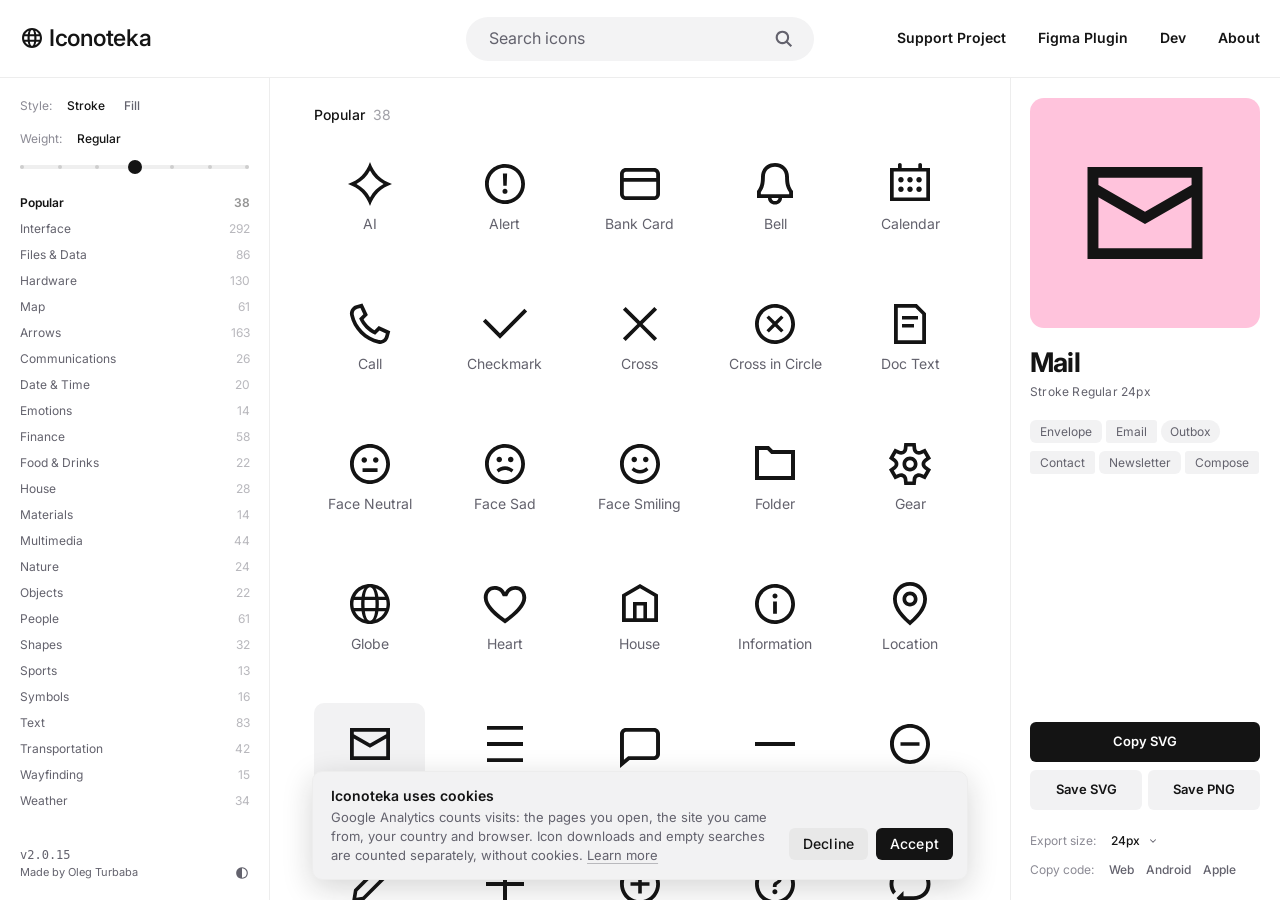
==== commit 5251fa79: "iPhone: copy chip placed from the sheet, larger sheet close cross; Dev copy chip on phones; no full " ====
--- a/index.html
+++ b/index.html
@@ -226,7 +226,7 @@
 /* BETA badge shown again (user 2026-09-06) */
 
 /* TOAST */
-#toast { position: fixed; bottom: 20px; top: auto; left: 50%; transform: translateX(-50%); background: var(--brand); color: #141414; font-size: 12px; font-weight: 400; font-family: 'Inter', sans-serif; padding: 4px 14px; border-radius: var(--r-pill); pointer-events: none; opacity: 0; transition: opacity var(--t-slow); z-index: 2000; white-space: nowrap; width: auto; max-width: 400px; }
+#toast { position: fixed; bottom: 20px; top: auto; left: 50%; transform: translateX(-50%); background: var(--brand); color: #141414; font-size: 12px; font-weight: 400; font-family: 'Inter', sans-serif; padding: 4px 14px; border-radius: var(--r-pill); pointer-events: none; opacity: 0; transition: opacity var(--t-slow); z-index: 2000; white-space: nowrap; width: auto; max-width: calc(100vw - 32px); }
 #toast.visible { opacity: 1; transition: opacity var(--t-base); }
 
 @media (max-width: 480px) {
@@ -308,9 +308,10 @@
   #panel .actions-list > *:nth-child(3) .size-combobox { width: 40px; }
   #panel .actions-list > .copy-row      { grid-column: 2 / span 2; grid-row: 2; margin: 0;
                                           justify-content: flex-end; } /* Copy code, flush right */
-  .panel-sheet-close { position: absolute; top: 10px; right: 10px; z-index: 2; width: 32px; height: 32px;
-    display: flex; align-items: center; justify-content: center; background: var(--bg); border: 1px solid var(--border);
-    border-radius: var(--r-pill); color: var(--text); font-size: 15px; line-height: 1; cursor: pointer; }
+  .panel-sheet-close { position: absolute; top: 10px; right: 10px; z-index: 2; width: 40px; height: 40px; padding: 0;
+    display: flex; align-items: center; justify-content: center; background: none; border: none;
+    color: var(--text); font-size: 22px; line-height: 1; cursor: pointer; }   /* no ring, a bigger cross (user) */
+  .panel-sheet-close svg { width: 28px; height: 28px; fill: currentColor; display: block; }   /* the library's own cross, Regular */
 }
 @media (min-width: 861px) { .panel-sheet-close { display: none; } }
 .logo-wrap { position: relative; top: -1px; } /* whole logo group 1px up, every breakpoint */
@@ -1033,6 +1034,11 @@
     initLogomark();
     initFooterIcon();
     buildPromo();
+    { // the sheet's close button draws the library's cross instead of the ✕ character
+      const cb = document.getElementById('panelSheetClose'), cr = iconsData.find(i => i.name.split('-')[0] === 'cross');
+      const cv = cr && cr.variants && cr.variants.regular, cd = cv && (cv.stroke || cv.fill);
+      if (cb && cd) cb.innerHTML = '<svg viewBox="0 0 24 24" aria-hidden="true"><path d="' + cd + '"/></svg>';
+    }
     // Track session theme
     const sessionTheme = document.documentElement.getAttribute('data-theme') || 'light';
     sendAnalytics({ type: 'theme', theme: sessionTheme, action: 'session_start' });
@@ -1422,11 +1428,16 @@
   el.textContent = msg;
   // On the phone the confirmation sits just above the open sheet, beside the button that was
   // tapped. It used to appear under the toolbar at the top of the grid, far from the action.
+  // Measured from the sheet's own top edge with `top`, not from innerHeight with `bottom`: on the iPhone,
+  // innerHeight and the box a fixed element is placed in drift apart as Safari's toolbar shows and hides,
+  // and the chip landed behind the sheet or off screen (user: no chip on iPhone). A rect and a fixed `top`
+  // share one coordinate space, so this holds whatever the toolbar does.
   if (window.matchMedia('(max-width: 480px)').matches) {
     const p = document.getElementById('panel');
-    const sheet = p ? Math.max(0, Math.round(window.innerHeight - p.getBoundingClientRect().top)) : 0;
-    el.style.top = 'auto';
-    el.style.bottom = (sheet + 12) + 'px';
+    const top = p ? p.getBoundingClientRect().top : 0;
+    el.style.bottom = 'auto';
+    if (p && p.classList.contains('sheet-open') && top > 80) el.style.top = Math.round(top - el.offsetHeight - 12) + 'px';
+    else el.style.top = '';   // no sheet up: the CSS default, under the toolbar
   } else { el.style.top = ''; el.style.bottom = ''; }
   el.classList.add('visible');
   clearTimeout(toastTimer);
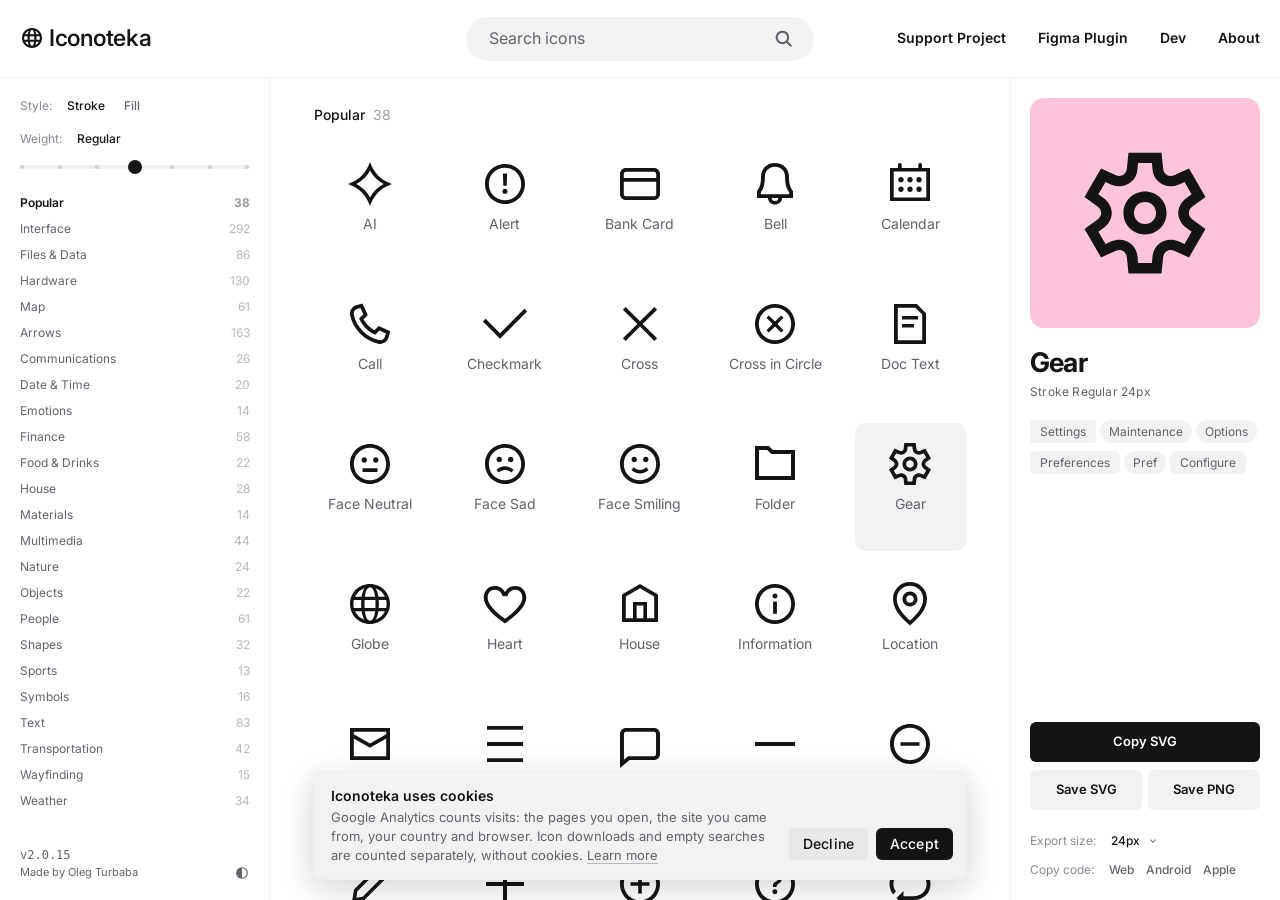
==== commit d10169e0: "Smaller sheet close cross" ====
--- a/index.html
+++ b/index.html
@@ -311,7 +311,7 @@
   .panel-sheet-close { position: absolute; top: 10px; right: 10px; z-index: 2; width: 40px; height: 40px; padding: 0;
     display: flex; align-items: center; justify-content: center; background: none; border: none;
     color: var(--text); font-size: 22px; line-height: 1; cursor: pointer; }   /* no ring, a bigger cross (user) */
-  .panel-sheet-close svg { width: 28px; height: 28px; fill: currentColor; display: block; }   /* the library's own cross, Regular */
+  .panel-sheet-close svg { width: 22px; height: 22px; fill: currentColor; display: block; }   /* the library's own cross, Regular; 28 read too big on the phone (user) */
 }
 @media (min-width: 861px) { .panel-sheet-close { display: none; } }
 .logo-wrap { position: relative; top: -1px; } /* whole logo group 1px up, every breakpoint */
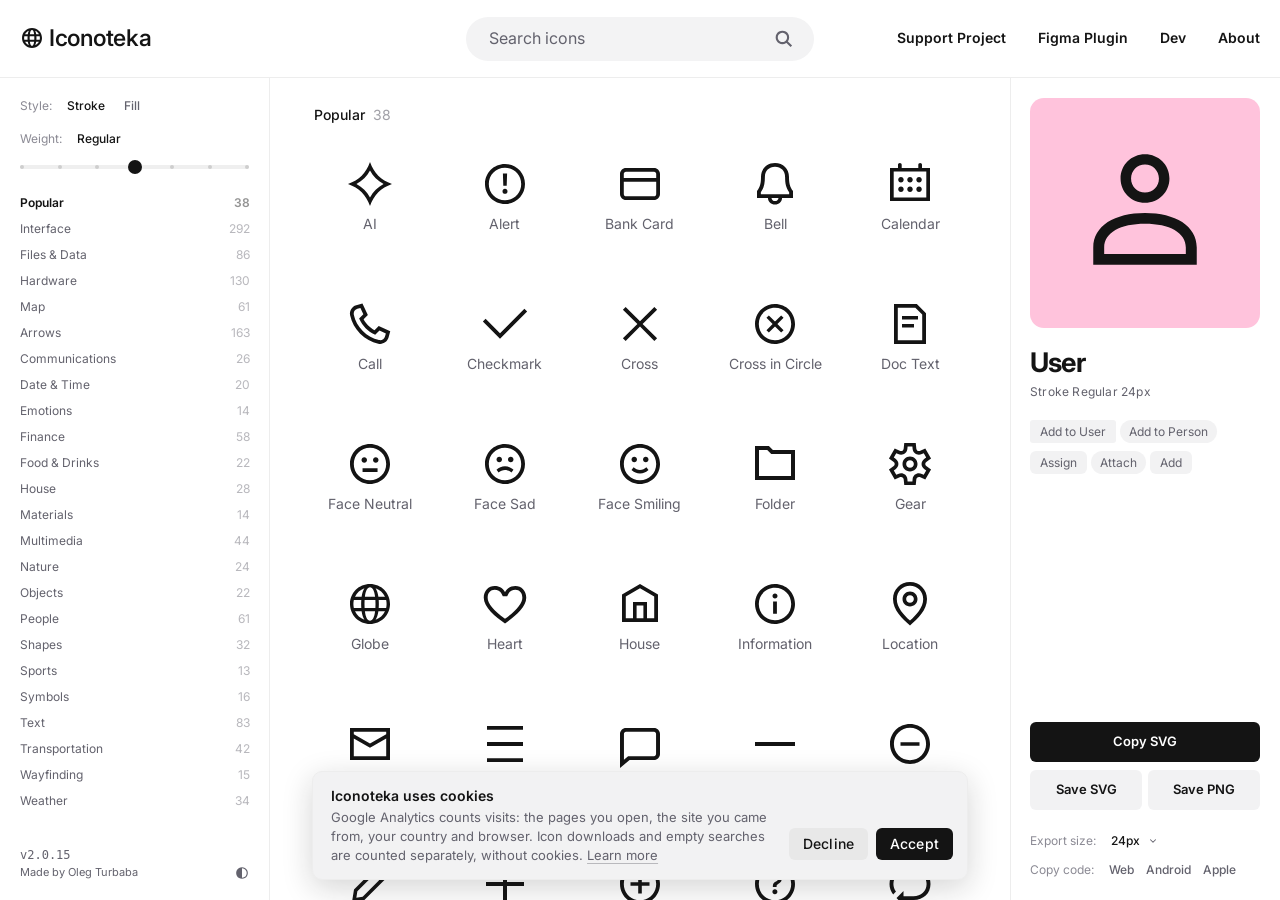
==== commit 111c37d4: "Sheet close cross 20px" ====
--- a/index.html
+++ b/index.html
@@ -311,7 +311,7 @@
   .panel-sheet-close { position: absolute; top: 10px; right: 10px; z-index: 2; width: 40px; height: 40px; padding: 0;
     display: flex; align-items: center; justify-content: center; background: none; border: none;
     color: var(--text); font-size: 22px; line-height: 1; cursor: pointer; }   /* no ring, a bigger cross (user) */
-  .panel-sheet-close svg { width: 22px; height: 22px; fill: currentColor; display: block; }   /* the library's own cross, Regular; 28 read too big on the phone (user) */
+  .panel-sheet-close svg { width: 20px; height: 20px; fill: currentColor; display: block; }   /* the library's own cross, Regular; 28 read too big on the phone (user) */
 }
 @media (min-width: 861px) { .panel-sheet-close { display: none; } }
 .logo-wrap { position: relative; top: -1px; } /* whole logo group 1px up, every breakpoint */
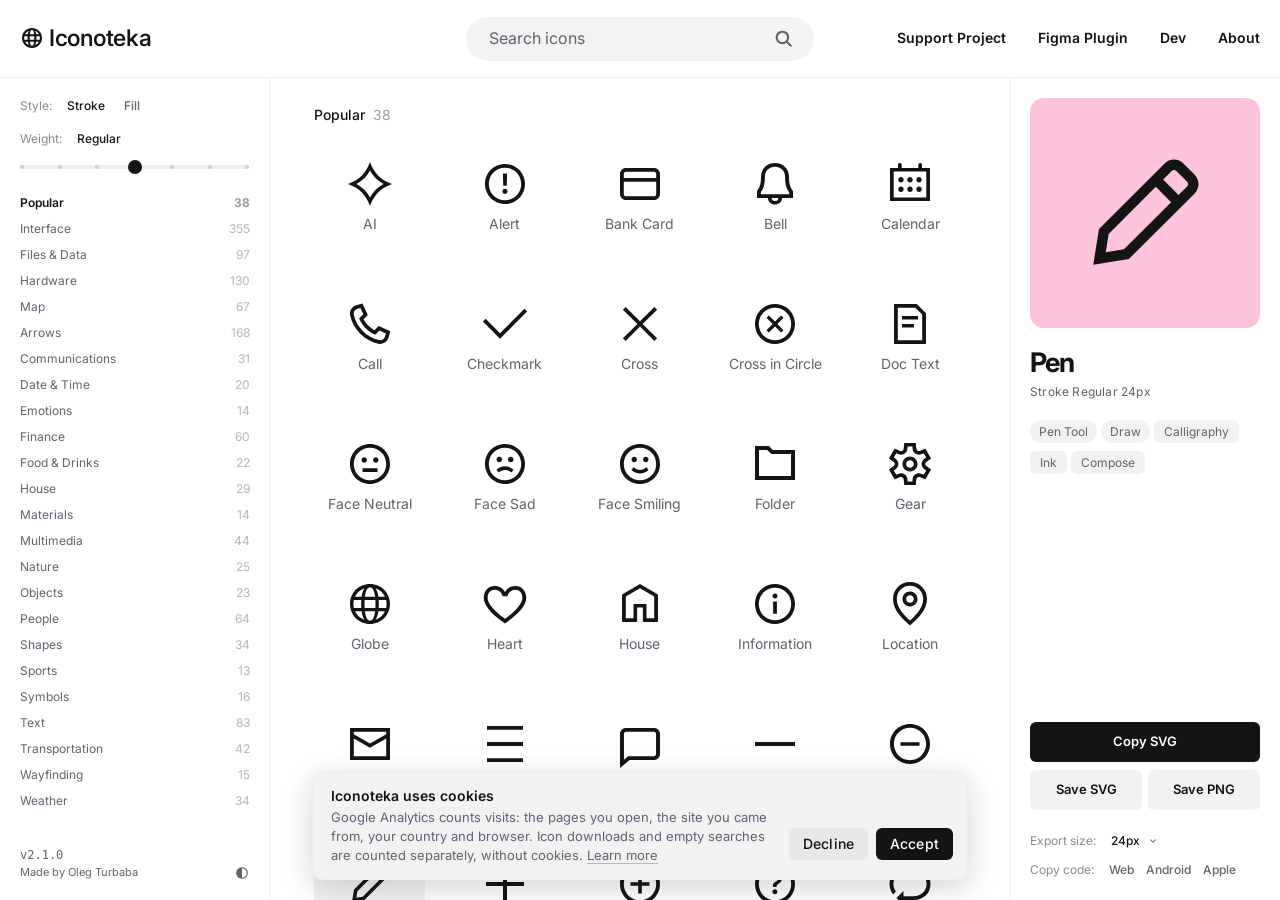
==== commit 032fb9a4: "Library 02.01.00: 1,400 icons; release card, green dots and NEW badge for new icons Support cards co" ====
--- a/index.html
+++ b/index.html
@@ -5,12 +5,12 @@
 <script>document.documentElement.classList.add('rv-pending'); setTimeout(() => document.documentElement.classList.remove('rv-pending'), 2500);</script>   <!-- reveal.js lifts this once the line-by-line units are set; the timeout is a safety net -->
 <meta name="robots" content="noindex, nofollow"/>
 <meta name="viewport" content="width=device-width, initial-scale=1.0"/>
-<title>[staging] Iconoteka, 1,300 open-source icons in 7 weights and 2 styles</title>
-<meta name="description" content="Iconoteka is a free, open-source library of 1,300 icons in 7 weights, drawn on a 24-point grid. MIT licensed."/>
+<title>[staging] Iconoteka, 1,400 open-source icons in 7 weights and 2 styles</title>
+<meta name="description" content="Iconoteka is a free, open-source library of 1,400 icons in 7 weights, drawn on a 24-point grid. MIT licensed."/>
 
 <!-- Open Graph -->
-<meta property="og:title" content="Iconoteka, 1,300 open-source icons in 7 weights and 2 styles"/>
-<meta property="og:description" content="Iconoteka is a free, open-source library of 1,300 icons in 7 weights, drawn on a 24-point grid. MIT licensed."/>
+<meta property="og:title" content="Iconoteka, 1,400 open-source icons in 7 weights and 2 styles"/>
+<meta property="og:description" content="Iconoteka is a free, open-source library of 1,400 icons in 7 weights, drawn on a 24-point grid. MIT licensed."/>
 <meta property="og:image" content="https://iconoteka.com/iconoteka-preview.png"/>
 <meta property="og:image:width" content="1200"/>
 <meta property="og:image:height" content="630"/>
@@ -22,8 +22,8 @@
 
 <!-- Twitter/X -->
 <meta name="twitter:card" content="summary_large_image"/>
-<meta name="twitter:title" content="Iconoteka, 1,300 open-source icons in 7 weights and 2 styles"/>
-<meta name="twitter:description" content="Iconoteka is a free, open-source library of 1,300 icons in 7 weights, drawn on a 24-point grid. MIT licensed."/>
+<meta name="twitter:title" content="Iconoteka, 1,400 open-source icons in 7 weights and 2 styles"/>
+<meta name="twitter:description" content="Iconoteka is a free, open-source library of 1,400 icons in 7 weights, drawn on a 24-point grid. MIT licensed."/>
 <meta name="twitter:image" content="https://iconoteka.com/iconoteka-preview.png"/>
 <link rel="icon" type="image/svg+xml" href="favicon.svg">
 <link rel="icon" type="image/png" sizes="512x512" href="favicon.png">
@@ -210,6 +210,9 @@
 /* ICON CARD */
 .icon-card { -webkit-user-select: none; user-select: none; width: 100%; height: 128px; display: flex; flex-direction: column; align-items: center; justify-content: flex-start; padding-top: 16px; gap: 8px; border-radius: var(--r-md); cursor: pointer; background: transparent; border: 1px solid transparent; transition: background var(--t-fast), border-color .1s; color: var(--text); position: relative; flex-shrink: 0; overflow: hidden; }
 .icon-card:hover { background: var(--ui-card-hover); border-color: transparent; }
+/* new in the current library version: a small green circle in the card's top-right corner (user) */
+.icon-card.is-new::after { content: ''; position: absolute; top: 10px; right: 10px; width: 6px; height: 6px; border-radius: 50%; background: var(--new-green); }
+:root { --new-green: #12ab57; }
 .icon-card.focused { background: var(--ui-card-hover); border-color: transparent; outline: none; }
 .icon-card.active-panel { background: var(--ui-surface); border-color: transparent; }
 .icon-svg-wrap { display: flex; align-items: center; justify-content: center; width: 48px; height: 48px; flex-shrink: 0; }
@@ -331,6 +334,9 @@
 .panel-body-bottom .slider-row { margin-bottom: 18px; }
 .panel-name { font-size: 27px; font-weight: 700; letter-spacing: -0.8px; line-height: 1.1; user-select: text; -webkit-user-select: text; cursor: text; }
 .panel-style-label { font-size: 12px; color: var(--text-muted); font-weight: 400; letter-spacing: 0.2px; margin-top: 4px; user-select: none; -webkit-user-select: none; }
+.panel-new { display: inline-flex; align-items: center; justify-content: center; height: 14px; margin-left: 8px; padding: .68px 6.34px 0 6.52px; border-radius: var(--r-pill);   /* measured ON PIXELS for Inter (BETA's padding was tuned for another face: 0.66px low). The right side is larger than it looks: the last letter carries 0.6px of trailing letter-spacing */
+             background: var(--new-green); color: #141414; font-size: 8.5px; line-height: 1; font-weight: 700; letter-spacing: 0.6px; text-transform: uppercase;
+             vertical-align: middle; position: relative; top: -1px; }   /* NEW: the site's BETA capsule in green, ink text (6.5:1) */
 .tags-wrap { display: flex; flex-wrap: wrap; gap: 8px 4px; height: 54px; overflow: hidden; flex-shrink: 0; align-content: flex-start; margin-top: 1px; }
 .tag { padding: 4px 10px; background: var(--ui-surface); font-size: 12px; color: var(--text-muted); cursor: pointer; transition: background var(--t-fast), color .15s; user-select: text !important; -webkit-user-select: text !important; }
 .tag:hover { background: var(--ui-surface-hover); color: var(--text); }
@@ -550,6 +556,11 @@
 .promo-mark.tile svg { width: 74%; height: 74%; }
 .promo-mark.tile svg:has(path[fill]) { width: 68%; height: 68%; }   /* a full-colour logo in its app-icon tile (Figma): smaller inset, the five shapes need air */   /* the glyph carries the tile: too small an inset and its strokes go hairline */
 .promo-card.clickable { cursor: pointer; }
+/* the release card is green, with ink text: the palette's Green takes black (#141414), 6.5:1 */
+.promo-card.release { background: var(--new-green); }
+.promo-card.release h3, .promo-card.release p, .promo-card.release .promo-mark, .promo-card.release .promo-btn { color: #141414; }
+.promo-card.release .promo-close { color: rgba(20, 20, 20, .55); }
+.promo-card.release .promo-close:hover, .promo-card.release .promo-close:focus-visible { color: #141414; }
 .promo-text { min-width: 0; max-width: 780px; margin-right: 52px; }   /* at least 80px (with the 28px gap) before the button (user: more space) */
 .promo-card h3 { margin: 0 0 4px; font-size: 15px; font-weight: 600; line-height: 22px; color: var(--text); }
 .promo-card p { margin: 0; font-size: 13px; line-height: 20px; color: var(--text-muted); }   /* copy is kept to two lines at 1440, the MacBook Air 13 width (user: shorten the copy, keep the size) */
@@ -617,7 +628,7 @@
       "@id": "https://iconoteka.com/#website",
       "url": "https://iconoteka.com/",
       "name": "Iconoteka",
-      "description": "A free, open-source library of 1,300 icons in 7 weights and 2 styles, drawn on a 24-point grid and released under the MIT license.",
+      "description": "A free, open-source library of 1,400 icons in 7 weights and 2 styles, drawn on a 24-point grid and released under the MIT license.",
       "inLanguage": "en",
       "publisher": {
         "@id": "https://iconoteka.com/#author"
@@ -639,7 +650,7 @@
       "@id": "https://iconoteka.com/#library",
       "name": "Iconoteka",
       "url": "https://iconoteka.com/",
-      "description": "A free, open-source library of 1,300 icons in 7 weights and 2 styles, drawn on a 24-point grid and released under the MIT license.",
+      "description": "A free, open-source library of 1,400 icons in 7 weights and 2 styles, drawn on a 24-point grid and released under the MIT license.",
       "applicationCategory": "DesignApplication",
       "operatingSystem": "Any",
       "image": "https://iconoteka.com/iconoteka-preview.png",
@@ -665,7 +676,7 @@
 </script>
 </head>
 <body>
-<h1 class="sr-only">Iconoteka, a free and open-source library of 1,300 icons in 7 weights and 2 styles, drawn on a 24-point grid by Oleg Turbaba and released under the MIT license.</h1>
+<h1 class="sr-only">Iconoteka, a free and open-source library of 1,400 icons in 7 weights and 2 styles, drawn on a 24-point grid by Oleg Turbaba and released under the MIT license.</h1>
 
 <header>
   <div class="logo-wrap">
@@ -951,6 +962,8 @@
 }
 
 let state = { weightIdx: 3, style: 'stroke', search: '', category: 'All' };
+let newIds = new Set();                                   // first names of the icons added in the current library version
+const isNew = icon => newIds.has(icon.name.split('-')[0]);
 let panelIcon = null, panelSize = 24;
 let tipTimer = null, mx = 0, my = 0;
 
@@ -1022,6 +1035,14 @@
     iconsMap = {};
     iconsData.forEach(i => { iconsMap[i.name] = i; });
     meta = data.meta || {};
+    // New in this library version: the build writes meta.new (ids) and a 'new' tag on each icon. On the test
+    // sites ?new=a,b,c (or ?new=demo) marks icons by hand, to preview the dots and the release card.
+    newIds = new Set([...(meta.new || []), ...iconsData.filter(i => (i.tags || []).includes('new')).map(i => i.name.split('-')[0])]);
+    if (PROMO_TEST) {
+      const q = new URLSearchParams(location.search).get('new');
+      if (q) { newIds = new Set(q === 'demo' ? iconsData.filter((_, k) => k % 13 === 5).map(i => i.name.split('-')[0]) : q.split(','));
+               meta.updatedAt = new Date().toISOString(); }
+    }
     const ver = meta.version ? 'v' + meta.version.split('.').map(x => String(+x)).join('.') : '';   // 02.00.05 → v2.0.5 (conventional, same as the About page)
     document.getElementById('footerVer').innerHTML = '<span class="ver-num">' + ver + '</span><br>Made by <a href="https://www.linkedin.com/in/turbaba/" target="_blank" rel="noopener" class="footer-link">Oleg Turbaba</a>';
       const _bv = document.querySelector('.burger-ver');
@@ -1382,6 +1403,7 @@
   const card = document.createElement('div');
   card.className = 'icon-card' + (panelIcon && panelIcon.name === icon.name ? ' active-panel' : '');
   card.dataset.name = icon.name;
+  if (isNew(icon)) { card.classList.add('is-new'); card.title = 'New in this version'; }   // small green dot in the corner (user)
   card.draggable = true;   // drag the icon straight out to the desktop, or into an app that takes SVG
   card.addEventListener('dragstart', e => dragIcon(e, icon));
 
@@ -1723,6 +1745,10 @@
   nameEl.textContent = name; nameWrap.appendChild(nameEl);
   const styleEl = document.createElement('div'); styleEl.className = 'panel-style-label';
   styleEl.textContent = (state.style === 'stroke' ? 'Stroke' : 'Fill') + ' ' + WEIGHT_LABELS[state.weightIdx] + ' ' + panelSize + 'px';
+  if (isNew(icon)) {   // a NEW badge, green capsule, after the style line (user: "just add badge NEW in green capsule shape")
+    const nw = document.createElement('span'); nw.className = 'panel-new'; nw.textContent = 'New';
+    styleEl.appendChild(nw);
+  }
   nameWrap.appendChild(styleEl); topDiv.appendChild(nameWrap);
 
   if (tags.length) {
@@ -2365,17 +2391,17 @@
   react: 'M14.23 12.004a2.236 2.236 0 0 1-2.235 2.236 2.236 2.236 0 0 1-2.236-2.236 2.236 2.236 0 0 1 2.235-2.236 2.236 2.236 0 0 1 2.236 2.236zm2.648-10.69c-1.346 0-3.107.96-4.888 2.622-1.78-1.653-3.542-2.602-4.887-2.602-.41 0-.783.093-1.106.278-1.375.793-1.683 3.264-.973 6.365C1.98 8.917 0 10.42 0 12.004c0 1.59 1.99 3.097 5.043 4.03-.704 3.113-.39 5.588.988 6.38.32.187.69.275 1.102.275 1.345 0 3.107-.96 4.888-2.624 1.78 1.654 3.542 2.603 4.887 2.603.41 0 .783-.09 1.106-.275 1.374-.792 1.683-3.263.973-6.365C22.02 15.096 24 13.59 24 12.004c0-1.59-1.99-3.097-5.043-4.032.704-3.11.39-5.587-.988-6.38-.318-.184-.688-.277-1.092-.278zm-.005 1.09v.006c.225 0 .406.044.558.127.666.382.955 1.835.73 3.704-.054.46-.142.945-.25 1.44-.96-.236-2.006-.417-3.107-.534-.66-.905-1.345-1.727-2.035-2.447 1.592-1.48 3.087-2.292 4.105-2.295zm-9.77.02c1.012 0 2.514.808 4.11 2.28-.686.72-1.37 1.537-2.02 2.442-1.107.117-2.154.298-3.113.538-.112-.49-.195-.964-.254-1.42-.23-1.868.054-3.32.714-3.707.19-.09.4-.127.563-.132zm4.882 3.05c.455.468.91.992 1.36 1.564-.44-.02-.89-.034-1.345-.034-.46 0-.915.01-1.36.034.44-.572.895-1.096 1.345-1.565zM12 8.1c.74 0 1.477.034 2.202.093.406.582.802 1.203 1.183 1.86.372.64.71 1.29 1.018 1.946-.308.655-.646 1.31-1.013 1.95-.38.66-.773 1.288-1.18 1.87-.728.063-1.466.098-2.21.098-.74 0-1.477-.035-2.202-.093-.406-.582-.802-1.204-1.183-1.86-.372-.64-.71-1.29-1.018-1.946.303-.657.646-1.313 1.013-1.954.38-.66.773-1.286 1.18-1.868.728-.064 1.466-.098 2.21-.098zm-3.635.254c-.24.377-.48.763-.704 1.16-.225.39-.435.782-.635 1.174-.265-.656-.49-1.31-.676-1.947.64-.15 1.315-.283 2.015-.386zm7.26 0c.695.103 1.365.23 2.006.387-.18.632-.405 1.282-.66 1.933-.2-.39-.41-.783-.64-1.174-.225-.392-.465-.774-.705-1.146zm3.063.675c.484.15.944.317 1.375.498 1.732.74 2.852 1.708 2.852 2.476-.005.768-1.125 1.74-2.857 2.475-.42.18-.88.342-1.355.493-.28-.958-.646-1.956-1.1-2.98.45-1.017.81-2.01 1.085-2.964zm-13.395.004c.278.96.645 1.957 1.1 2.98-.45 1.017-.812 2.01-1.086 2.964-.484-.15-.944-.318-1.37-.5-1.732-.737-2.852-1.706-2.852-2.474 0-.768 1.12-1.742 2.852-2.476.42-.18.88-.342 1.356-.494zm11.678 4.28c.265.657.49 1.312.676 1.948-.64.157-1.316.29-2.016.39.24-.375.48-.762.705-1.158.225-.39.435-.788.636-1.18zm-9.945.02c.2.392.41.783.64 1.175.23.39.465.772.705 1.143-.695-.102-1.365-.23-2.006-.386.18-.63.406-1.282.66-1.933zM17.92 16.32c.112.493.2.968.254 1.423.23 1.868-.054 3.32-.714 3.708-.147.09-.338.128-.563.128-1.012 0-2.514-.807-4.11-2.28.686-.72 1.37-1.536 2.02-2.44 1.107-.118 2.154-.3 3.113-.54zm-11.83.01c.96.234 2.006.415 3.107.532.66.905 1.345 1.727 2.035 2.446-1.595 1.483-3.092 2.295-4.11 2.295-.22-.005-.406-.05-.553-.132-.666-.38-.955-1.834-.73-3.703.054-.46.142-.944.25-1.438zm4.56.64c.44.02.89.034 1.345.034.46 0 .915-.01 1.36-.034-.44.572-.895 1.095-1.345 1.565-.455-.47-.91-.993-1.36-1.565z'
 };
 const PROMO_CARDS = [
-  { logo: 'patreon', donation: true, title: 'Support Us on Patreon', weight: 2,
+  { logo: 'patreon', donation: true, title: 'Support Us on Patreon', weight: 6,
     text: 'Iconoteka is free and open source and grows icon by icon. A monthly subscription pays for the drawing time behind every new icon.',
     cta: 'Subscribe on Patreon', href: 'https://www.patreon.com/c/iconoteka' },
-  { logo: 'kofi', donation: true, title: 'Support Project on Ko-fi', weight: 2,
+  { logo: 'kofi', donation: true, title: 'Support Project on Ko-fi', weight: 6,
     text: 'Supporting the project helps it grow. A one-time tip on Ko-fi goes straight into the work on new icons, weights and categories.',
     cta: 'Tip on Ko-fi', href: 'https://ko-fi.com/iconoteka' },
   { logo: 'claude', title: 'MCP for Claude Code',
     text: 'One command adds the Iconoteka MCP server to Claude Code for every project. Ask for an icon by name and weight, and it lands as SVG.',
     cta: 'Set Up Claude Code', href: 'dev.html#mcp-claude-code' },
   { logo: 'claude', title: 'MCP for Claude',
-    text: 'Add one server entry to the Claude desktop app and the whole library is there in chat: 1,300 icons in 7 weights and 2 styles.',
+    text: 'Add one server entry to the Claude desktop app and the whole library is there in chat: 1,400 icons in 7 weights and 2 styles.',
     cta: 'Set Up Claude', href: 'dev.html#mcp-claude' },
   { logo: 'cursor', title: 'MCP for Cursor',
     text: 'Install the Iconoteka MCP server in Cursor with one click or one line of config. The agent finds the icon and writes it into your component.',
@@ -2438,22 +2464,40 @@
   || /^staging\./.test(location.hostname)
   || !!document.querySelector('meta[name="robots"][content*="noindex"]');
 
-// Even undismissed, the card shows once a calendar day: a visitor who comes back three times in an
-// afternoon meets it once, and tomorrow gets a different card rather than the same one again.
+// A card shows on every load now: the once-a-calendar-day limit was removed (user, 8 Oct 2026). The key is
+// still written, because "has this visitor ever seen a card" decides whether donation cards may be drawn.
 const PROMO_SEEN_KEY = 'iconoteka-promo-seen';
 function promoDay() {
   const d = new Date();
   return d.getFullYear() + '-' + (d.getMonth() + 1) + '-' + d.getDate();
 }
-function promoSeenToday() {
-  if (PROMO_TEST) return false;
-  try { return localStorage.getItem(PROMO_SEEN_KEY) === promoDay(); } catch (e) { return false; }
-}
 function markPromoSeen() { try { localStorage.setItem(PROMO_SEEN_KEY, promoDay()); } catch (e) {} }
+
+// The release card (user, 10 Oct 2026): every new library version announces itself in a green card whose
+// mark is one of the new icons. It needs the build's list of new icons (meta.new); it replaces the random
+// card for RELEASE_DAYS after the data's date, for every visitor who has not closed this version's card,
+// and it ignores an earlier 15-day dismissal, because it is news. The other rules still hold: desktop only,
+// never with the cookie banner, hidden while searching.
+const RELEASE_KEY = 'iconoteka-release-closed', RELEASE_DAYS = 14;
+function releaseCard() {
+  if (!newIds.size || !meta.version) return null;
+  const age = (Date.now() - new Date(meta.updatedAt || 0).getTime()) / 864e5;
+  if (!(age >= 0 && age <= RELEASE_DAYS)) return null;
+  if (!PROMO_TEST) { try { if (localStorage.getItem(RELEASE_KEY) === meta.version) return null; } catch (e) {} }
+  const ver = 'v' + meta.version.split('.').map(x => String(+x)).join('.');
+  const drawable = [...newIds].filter(id => libraryPath(id));
+  const n = newIds.size, total = (meta.count || iconsData.length).toLocaleString('en-US');
+  // thanks to the supporters, and a button to Patreon (user, 10 Oct 2026)
+  return { release: true, icon: drawable[Math.floor(Math.random() * drawable.length)],
+           title: 'Iconoteka ' + ver + ' Is Here',
+           text: 'It adds ' + n.toLocaleString('en-US') + ' new icon' + (n === 1 ? '' : 's') + ', and the library now holds ' + total + '. All new icons are marked with green dots. Thank you to the supporters behind this release.',
+           cta: 'Support Project', href: 'https://www.patreon.com/c/iconoteka' };
+}
 
 function buildPromo() {
   const host = document.getElementById('promo');
-  if (!host || promoClosed() || promoSeenToday()) return;
+  const rel = releaseCard();                    // a new library version: this card comes first, whatever was closed before
+  if (!host || (!rel && promoClosed())) return;
   // One banner at a time (user): a visit that shows the cookie banner shows no card at all, not even after the
   // banner is answered; the card comes on the next load. consent.js loads after this script, so the check
   // runs a tick later, when the banner exists.
@@ -2462,14 +2506,15 @@
     setTimeout(() => { if (!(window.consentPending && window.consentPending())) buildPromo(); }, 0);
     return;
   }
-  // weighted draw: the donation cards and the plugin carry weight 2, everything else 1
+  // weighted draw: the donation cards carry weight 6 each, half of all draws (twice the earlier quarter, user), the plugin 2, everything else 1
   // A visitor's first card is never a donation ask (user): until one card has been shown, Patreon and Ko-fi sit out.
   let first = true; try { first = !localStorage.getItem(PROMO_SEEN_KEY); } catch (e) {}
   const pool = first ? PROMO_CARDS.filter(x => !x.donation) : PROMO_CARDS;
   const total = pool.reduce((n, x) => n + (x.weight || 1), 0);
   let roll = Math.random() * total, c = pool[pool.length - 1];
   for (const x of pool) { roll -= (x.weight || 1); if (roll < 0) { c = x; break; } }
-  const card = document.createElement('div'); card.className = 'promo-card';
+  if (rel) c = rel;
+  const card = document.createElement('div'); card.className = 'promo-card' + (c.release ? ' release' : '');
 
   const mark = document.createElement('span'); mark.className = 'promo-mark'; mark.setAttribute('aria-hidden', 'true');
   if (c.tile) mark.classList.add('tile');
@@ -2502,6 +2547,7 @@
   close.innerHTML = cd ? '<svg viewBox="0 0 24 24" aria-hidden="true"><path d="' + cd + '"/></svg>' : '\u2715';
   close.addEventListener('click', () => {
     host.hidden = true; host.innerHTML = ''; delete host.dataset.ready;
+    if (c.release) { try { localStorage.setItem(RELEASE_KEY, meta.version || ''); } catch (e) {} }   // this version's card does not come back
     closePromo();
   });
 
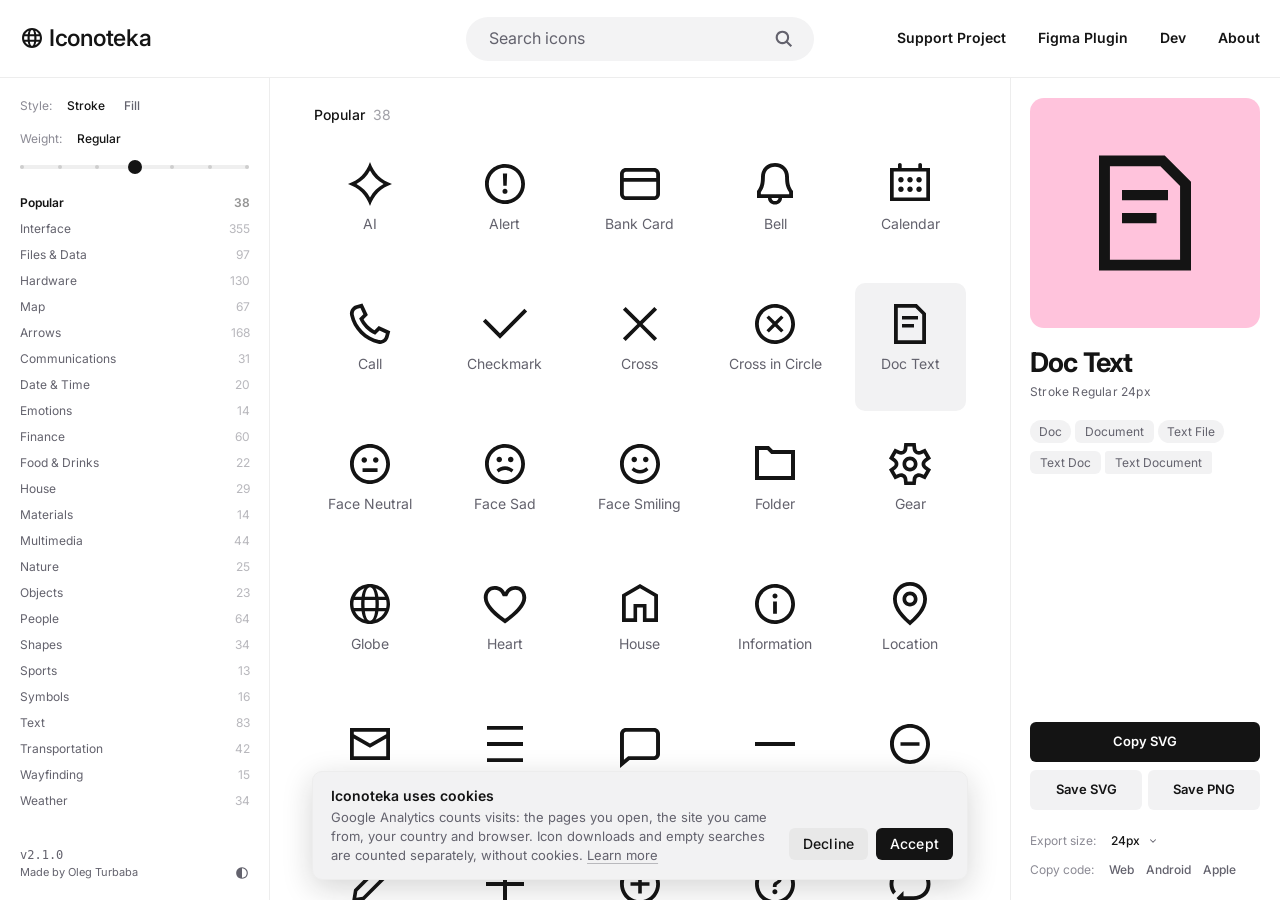
==== commit 4ac7810c: "Release card: every icon at one size and place; v2.1.0 row in the About timeline" ====
--- a/index.html
+++ b/index.html
@@ -2520,6 +2520,7 @@
   if (c.tile) mark.classList.add('tile');
   if (c.square) mark.dataset.square = '1';
   if (c.hue) mark.dataset.hue = c.hue;
+  if (c.release) mark.dataset.frame = '1';        // any of the new icons can land here: one size and one place for all of them
   const d = c.logo ? PROMO_LOGOS[c.logo] : libraryPath(c.icon);
   // xMidYMid: once the viewBox is cropped to the ink, the ink sits in the middle of the svg box, so centring the box centres the ink
   const cm = c.color && PROMO_COLOR_MARKS[c.color];
@@ -2573,7 +2574,7 @@
   // The card's own size change re-runs this, so the mark is placed whenever it appears.
   const place = () => {
     if (!slot.offsetWidth) return;
-    if (!mark.dataset.fitted) { fitMarkToInk(mark); balanceMarkSize(mark); mark.dataset.fitted = '1'; }
+    if (!mark.dataset.fitted) { if (mark.dataset.frame) frameMark(mark); else { fitMarkToInk(mark); balanceMarkSize(mark); } mark.dataset.fitted = '1'; }
     alignPromoMark(mark, h);
   };
   place();
@@ -2648,6 +2649,18 @@
   mark.dataset.hull = m.hull.toFixed(2); mark.dataset.density = m.density.toFixed(2);
 }
 
+// The release card shows a different new icon on every load, so it cannot size each one by its own ink:
+// a small icon (a loader arc 7 units wide) was blown up to the same box as a full one, three times the
+// library's scale, and the mark jumped in size and place from load to load (user: same position and size).
+// Here the icon keeps its 24-unit frame, drawn at one size, the way the grid shows it: the library's own
+// proportions do the balancing. MARK_FRAME is the scale the ink-fitted icons averaged (2.2px a unit), so a
+// full-size icon looks as it did. The frame's live area (2 units in from the edge) starts on the cap line.
+const MARK_FRAME = 52.8, MARK_FRAME_PAD = 2;
+function frameMark(mark) {
+  const svg = mark.querySelector('svg');
+  if (svg) svg.style.width = svg.style.height = MARK_FRAME + 'px';
+}
+
 // The ink starts on the title's cap line: measure the cap with a zero-width 1cap probe, measure the
 // ink itself (the path's box, or the tile's edge), and move the mark by the difference.
 function alignPromoMark(mark, title) {
@@ -2659,7 +2672,9 @@
   if (!cap.height) return;
   mark.style.marginTop = '0px';
   const inks = mark.classList.contains('tile') ? [mark] : [...mark.querySelectorAll('path')];
-  const top = Math.min(...(inks.length ? inks : [mark]).map(e => e.getBoundingClientRect().top));
+  const svg = mark.querySelector('svg');
+  const top = mark.dataset.frame && svg ? svg.getBoundingClientRect().top + MARK_FRAME * MARK_FRAME_PAD / 24   // the frame's live area, the same for every icon
+            : Math.min(...(inks.length ? inks : [mark]).map(e => e.getBoundingClientRect().top));
   mark.style.marginTop = (cap.top - top) + 'px';
 }
 
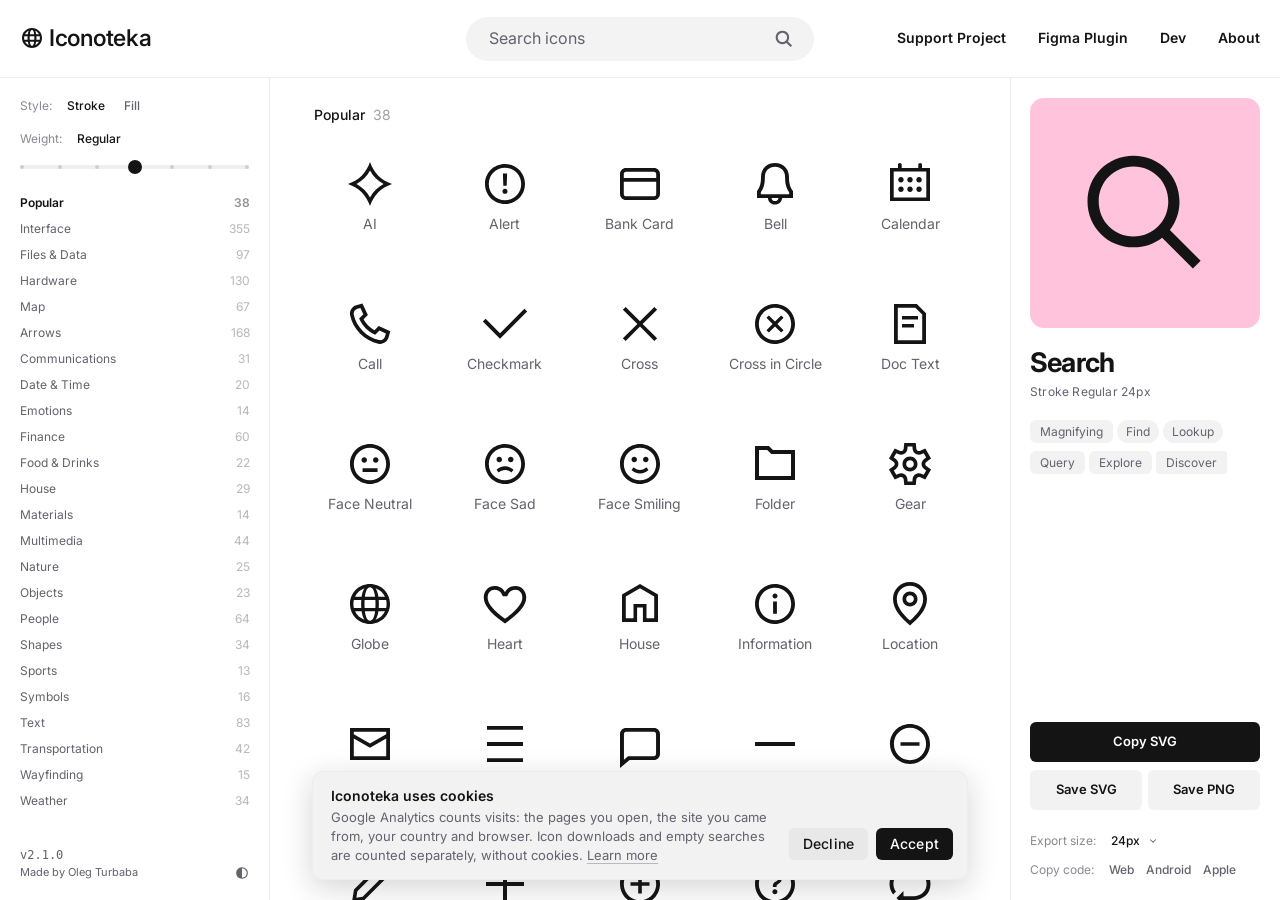
==== commit fa2f39e8: "Homepage: the release card shows three times, then the regular cards; card top level with the panel" ====
--- a/index.html
+++ b/index.html
@@ -525,7 +525,7 @@
    One card above the grid, picked at random on each load, on the same 1256 measure as the
    icon sections. It lives outside <main> because render() replaces its contents, and it is
    desktop only: below 861px the page is already a narrow grid with a sheet panel. */
-.promo { width: 100%; padding: 28px calc(var(--pad) + 10px) 0; }
+.promo { width: 100%; padding: 20px calc(var(--pad) + 10px) 0; }   /* 20px: the card's top edge sits level with the right panel's preview square and the sidebar's first row (user) */
 .promo-card { --pv: 26px; --pl: 28px; --gap: 28px;
               position: relative; width: 100%; max-width: 1256px; margin: 0 auto; display: flex; align-items: flex-start; gap: var(--gap);
               padding: var(--pv) 36px var(--pv) var(--pl); border-radius: var(--r-md); background: color-mix(in srgb, var(--ui-surface) 50%, var(--bg)); }   /* half-way between the page and the usual surface: quieter (user: less active) */
@@ -2479,10 +2479,20 @@
 // and it ignores an earlier 15-day dismissal, because it is news. The other rules still hold: desktop only,
 // never with the cookie banner, hidden while searching.
 const RELEASE_KEY = 'iconoteka-release-closed', RELEASE_DAYS = 14;
+// It is news for a few visits, not a fixture (user, 11 Oct 2026): a visitor gets this version's card on three
+// page loads, then the regular cards come back. Counted per version, once a load, and only when the card was
+// really on screen (not behind a search, not on a narrow window, not on a visit with the cookie banner).
+// A ?new= preview on a test host is never counted or limited.
+const RELEASE_SEEN_KEY = 'iconoteka-release-seen', RELEASE_SHOWS = 3;
+const RELEASE_PREVIEW = PROMO_TEST && new URLSearchParams(location.search).has('new');
+function releaseSeen() {
+  try { const [v, n] = (localStorage.getItem(RELEASE_SEEN_KEY) || '').split('|'); return v === meta.version ? (+n || 0) : 0; } catch (e) { return 0; }
+}
 function releaseCard() {
   if (!newIds.size || !meta.version) return null;
   const age = (Date.now() - new Date(meta.updatedAt || 0).getTime()) / 864e5;
   if (!(age >= 0 && age <= RELEASE_DAYS)) return null;
+  if (!RELEASE_PREVIEW && !releaseCard.counted && releaseSeen() >= RELEASE_SHOWS) return null;
   if (!PROMO_TEST) { try { if (localStorage.getItem(RELEASE_KEY) === meta.version) return null; } catch (e) {} }
   const ver = 'v' + meta.version.split('.').map(x => String(+x)).join('.');
   const drawable = [...newIds].filter(id => libraryPath(id));
@@ -2568,6 +2578,10 @@
     });
   }
   host.innerHTML = ''; host.appendChild(card); host.dataset.ready = '1'; host.hidden = !!state.search;
+  if (c.release && !RELEASE_PREVIEW && !releaseCard.counted && card.offsetWidth) {   // one of its three showings
+    releaseCard.counted = true;
+    try { localStorage.setItem(RELEASE_SEEN_KEY, meta.version + '|' + (releaseSeen() + 1)); } catch (e) {}
+  }
   markPromoSeen();
   // Fit, size and align the mark only while it is on screen: a card built in a narrow window hides it, every
   // measurement comes back zero, and widening the window afterwards left it at the bottom of the card (user).
